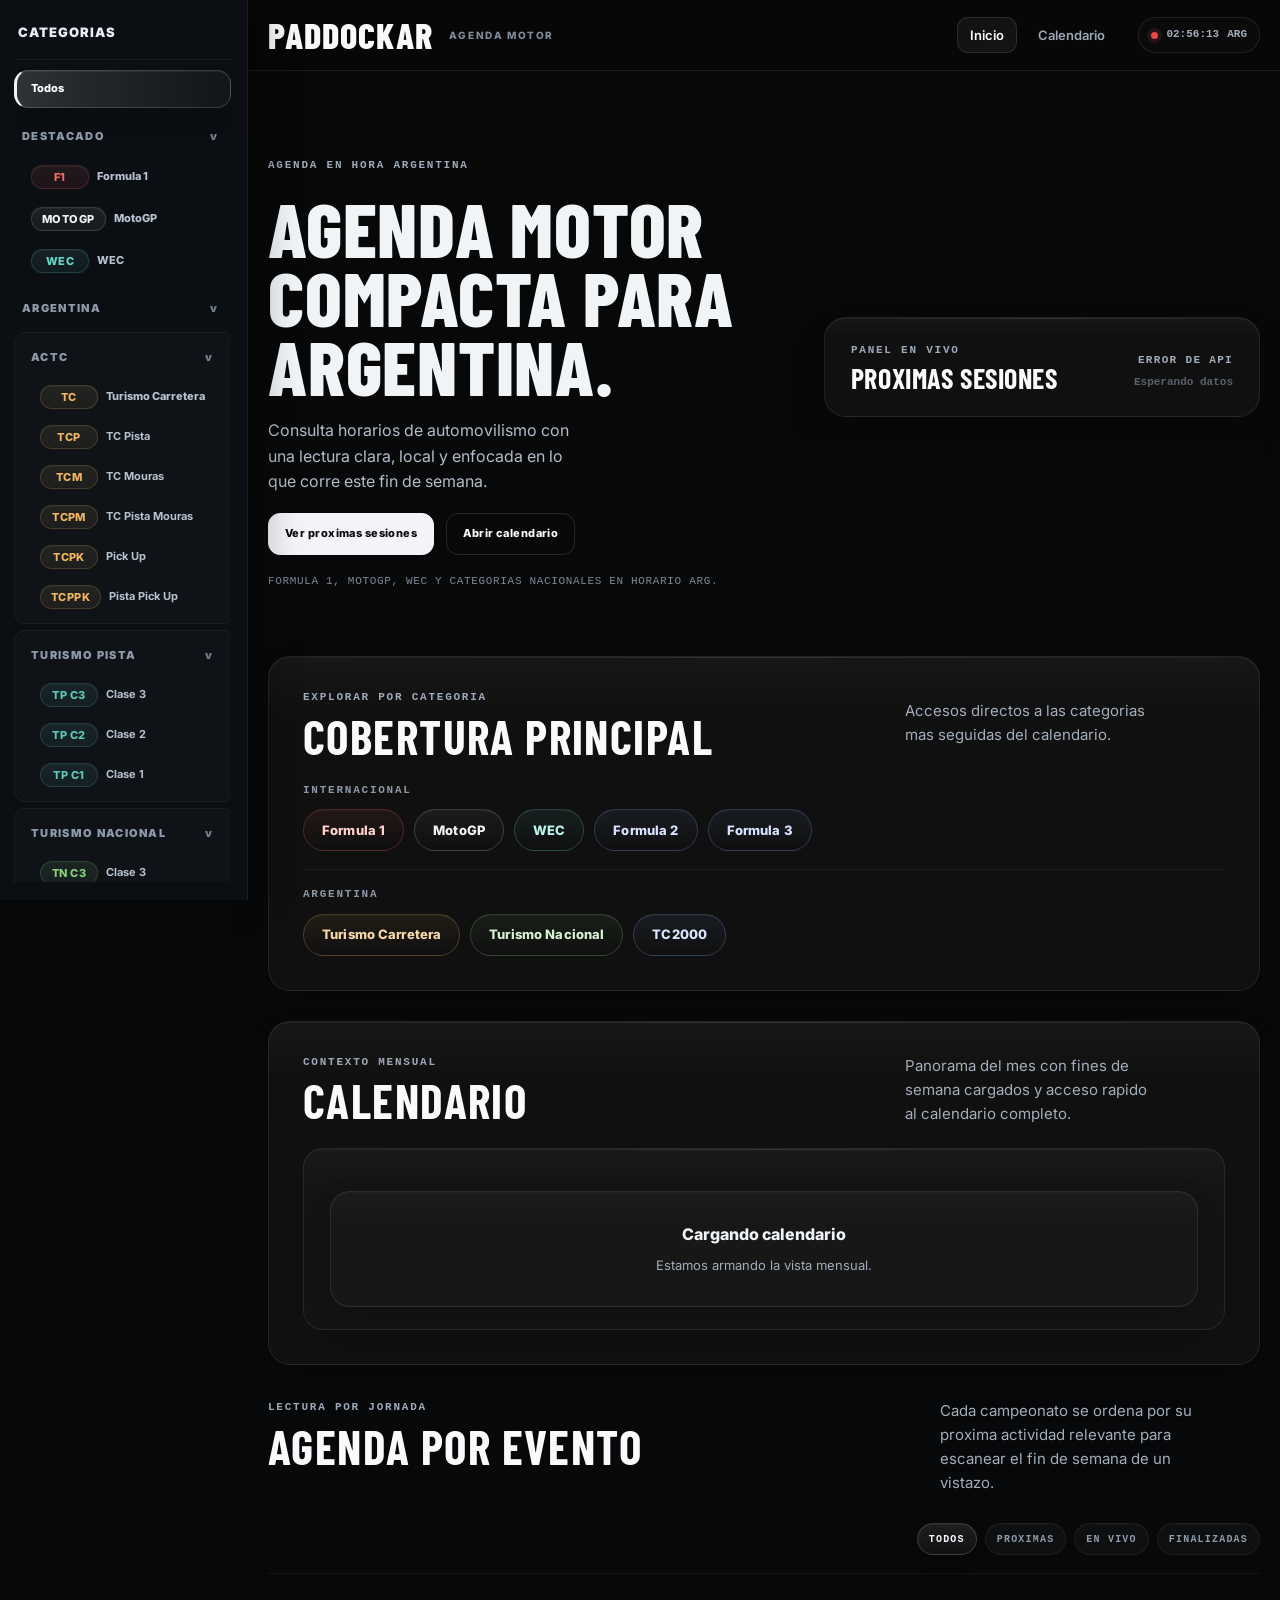
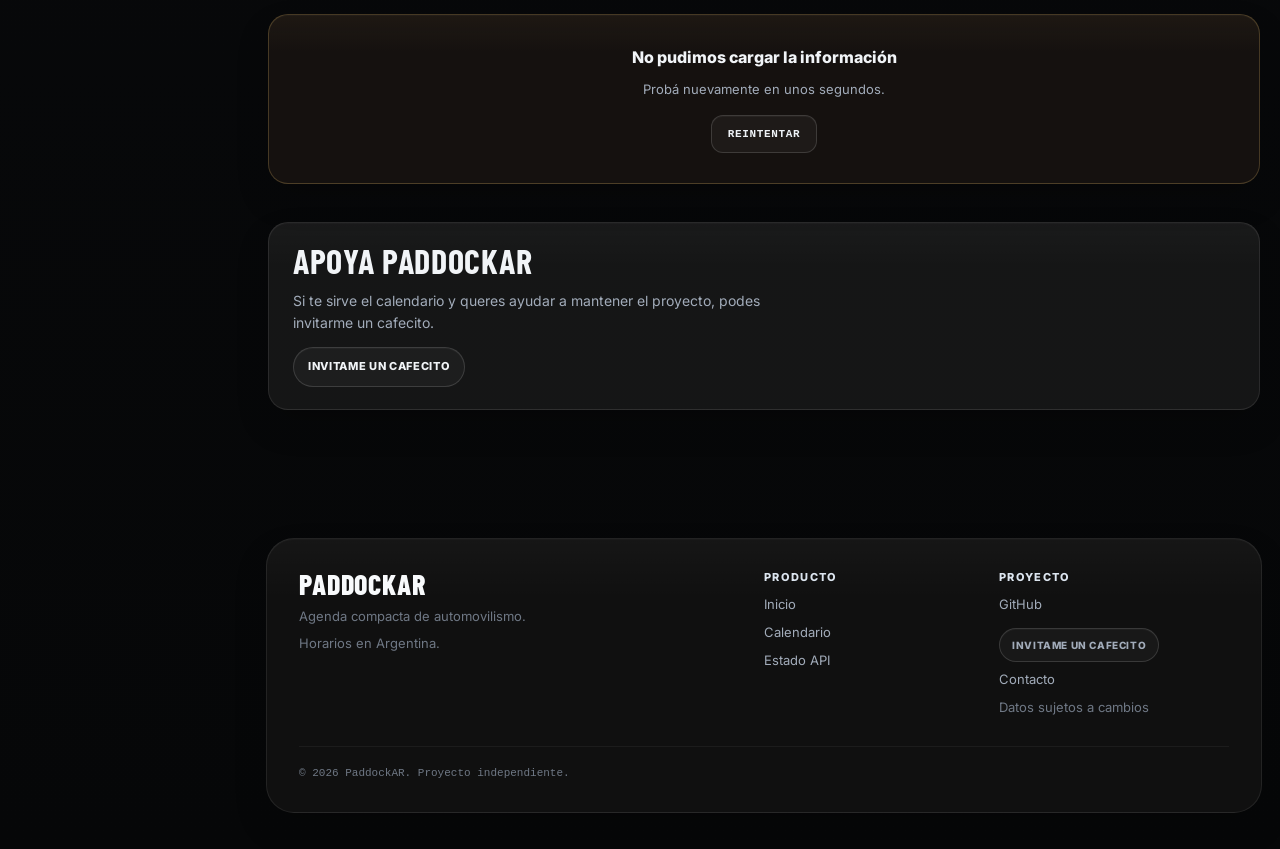
==== frontend/index.html @ 15b1db69 "Refine home layout and add Cafecito support" ====
<!DOCTYPE html>
<html lang="es">
<head>
  <meta charset="UTF-8" />
  <meta name="viewport" content="width=device-width, initial-scale=1.0" />
  <title>PaddockAR | Agenda motor</title>
  <meta name="description" content="Agenda compacta de automovilismo con horarios, carreras y actividad del fin de semana en Argentina." />
  <meta name="theme-color" content="#0B0F14" />
  <meta property="og:title" content="PaddockAR | Agenda motor" />
  <meta property="og:description" content="Agenda compacta de automovilismo con horarios, carreras y actividad del fin de semana en Argentina." />
  <meta property="og:type" content="website" />
  <meta property="og:url" content="https://paddockar.com.ar/" />
  <link rel="canonical" href="https://paddockar.com.ar/" />
  <link rel="icon" href="assets/img/brand/favicon.svg" type="image/svg+xml" />
  <link rel="stylesheet" href="assets/css/base.css?v=20260504" />
  <link rel="stylesheet" href="assets/css/components/topbar.css?v=20260501" />
  <link rel="stylesheet" href="assets/css/components/layout.css?v=20260504" />
  <link rel="stylesheet" href="assets/css/components/summary.css?v=20260501" />
  <link rel="stylesheet" href="assets/css/components/filters.css?v=20260501" />
  <link rel="stylesheet" href="assets/css/components/badges.css?v=20260504" />
  <link rel="stylesheet" href="assets/css/components/status.css?v=20260504" />
  <link rel="stylesheet" href="assets/css/index.css?v=20260504" />
</head>
<body class="page-shell-1180 home-with-sidebar home-redline">
  <aside id="sideNav" class="side-nav sidebar" aria-label="Categorias">
    <div class="side-nav-head">
      <div class="side-nav-title">Categorias</div>
      <button class="side-nav-close mono" type="button" data-sidebar-close aria-label="Cerrar menu">x</button>
    </div>
    <div class="side-nav-scroll">
      <button class="side-nav-item mono active" type="button" data-side-category="all" title="Todas las categorias">
        <span class="side-nav-item-label">Todos</span>
        <span class="side-nav-indicator" data-side-indicator></span>
      </button>
      <div class="side-nav-section">
        <button class="side-nav-section-toggle mono" type="button" aria-expanded="true">
          <span>DESTACADO</span>
          <span class="side-nav-chevron">v</span>
        </button>
        <div class="side-nav-section-body">
          <button class="side-nav-item mono side-nav-item--primary" type="button" data-side-category="F1" title="Formula 1">
            <span class="side-nav-item-label"><span class="category-badge category-badge--compact category-badge--active" data-category-code="f1"><span class="category-badge__text">F1</span></span><span class="side-nav-item-name">Formula 1</span></span>
            <span class="side-nav-indicator" data-side-indicator></span>
          </button>
          <button class="side-nav-item mono side-nav-item--primary" type="button" data-side-category="MotoGP" title="MotoGP">
            <span class="side-nav-item-label"><span class="category-badge category-badge--compact category-badge--active" data-category-code="motogp"><span class="category-badge__text">MotoGP</span></span><span class="side-nav-item-name">MotoGP</span></span>
            <span class="side-nav-indicator" data-side-indicator></span>
          </button>
          <button class="side-nav-item mono side-nav-item--primary" type="button" data-side-category="WEC" title="World Endurance Championship">
            <span class="side-nav-item-label"><span class="category-badge category-badge--compact category-badge--active" data-category-code="wec"><span class="category-badge__text">WEC</span></span><span class="side-nav-item-name">WEC</span></span>
            <span class="side-nav-indicator" data-side-indicator></span>
          </button>
        </div>
      </div>
      <div class="side-nav-section">
        <button class="side-nav-section-toggle mono" type="button" aria-expanded="true">
          <span>ARGENTINA</span>
          <span class="side-nav-chevron">v</span>
        </button>
        <div class="side-nav-section-body">
          <div class="side-nav-section side-nav-subsection">
            <button class="side-nav-section-toggle mono side-nav-subsection-toggle" type="button" aria-expanded="true">
              <span>ACTC</span>
              <span class="side-nav-chevron">v</span>
            </button>
            <div class="side-nav-section-body side-nav-subsection-body">
              <button class="side-nav-item mono side-nav-item--primary" type="button" data-side-category="TC" title="Turismo Carretera">
                <span class="side-nav-item-label"><span class="category-badge category-badge--compact category-badge--active" data-category-code="tc"><span class="category-badge__text">TC</span></span><span class="side-nav-item-name">Turismo Carretera</span></span>
                <span class="side-nav-indicator" data-side-indicator></span>
              </button>
              <button class="side-nav-item mono" type="button" data-side-category="TCP" title="TC Pista">
                <span class="side-nav-item-label"><span class="category-badge category-badge--compact" data-category-code="tcp"><span class="category-badge__text">TCP</span></span><span class="side-nav-item-name">TC Pista</span></span>
                <span class="side-nav-indicator" data-side-indicator></span>
              </button>
              <button class="side-nav-item mono" type="button" data-side-category="TCM" title="TC Mouras">
                <span class="side-nav-item-label"><span class="category-badge category-badge--compact" data-category-code="tcm"><span class="category-badge__text">TCM</span></span><span class="side-nav-item-name">TC Mouras</span></span>
                <span class="side-nav-indicator" data-side-indicator></span>
              </button>
              <button class="side-nav-item mono" type="button" data-side-category="TCPM" title="TC Pista Mouras">
                <span class="side-nav-item-label"><span class="category-badge category-badge--compact" data-category-code="tcpm"><span class="category-badge__text">TCPM</span></span><span class="side-nav-item-name">TC Pista Mouras</span></span>
                <span class="side-nav-indicator" data-side-indicator></span>
              </button>
              <button class="side-nav-item mono" type="button" data-side-category="TCPK" title="TC Pick Up">
                <span class="side-nav-item-label"><span class="category-badge category-badge--compact" data-category-code="tcpk"><span class="category-badge__text">TCPK</span></span><span class="side-nav-item-name">Pick Up</span></span>
                <span class="side-nav-indicator" data-side-indicator></span>
              </button>
              <button class="side-nav-item mono" type="button" data-side-category="TCPPK" title="TC Pista Pick Up">
                <span class="side-nav-item-label"><span class="category-badge category-badge--compact" data-category-code="tcppk"><span class="category-badge__text">TCPPK</span></span><span class="side-nav-item-name">Pista Pick Up</span></span>
                <span class="side-nav-indicator" data-side-indicator></span>
              </button>
            </div>
          </div>
          <div class="side-nav-section side-nav-subsection">
            <button class="side-nav-section-toggle mono side-nav-subsection-toggle" type="button" aria-expanded="true">
              <span>TURISMO PISTA</span>
              <span class="side-nav-chevron">v</span>
            </button>
            <div class="side-nav-section-body side-nav-subsection-body">
              <button class="side-nav-item mono" type="button" data-side-category="TP C3" title="Turismo Pista Clase 3">
                <span class="side-nav-item-label"><span class="category-badge category-badge--compact" data-category-code="tpc3"><span class="category-badge__text">TP C3</span></span><span class="side-nav-item-name">Clase 3</span></span>
                <span class="side-nav-indicator" data-side-indicator></span>
              </button>
              <button class="side-nav-item mono" type="button" data-side-category="TP C2" title="Turismo Pista Clase 2">
                <span class="side-nav-item-label"><span class="category-badge category-badge--compact" data-category-code="tpc2"><span class="category-badge__text">TP C2</span></span><span class="side-nav-item-name">Clase 2</span></span>
                <span class="side-nav-indicator" data-side-indicator></span>
              </button>
              <button class="side-nav-item mono" type="button" data-side-category="TP C1" title="Turismo Pista Clase 1">
                <span class="side-nav-item-label"><span class="category-badge category-badge--compact" data-category-code="tpc1"><span class="category-badge__text">TP C1</span></span><span class="side-nav-item-name">Clase 1</span></span>
                <span class="side-nav-indicator" data-side-indicator></span>
              </button>
            </div>
          </div>
          <div class="side-nav-section side-nav-subsection">
            <button class="side-nav-section-toggle mono side-nav-subsection-toggle" type="button" aria-expanded="true">
              <span>TURISMO NACIONAL</span>
              <span class="side-nav-chevron">v</span>
            </button>
            <div class="side-nav-section-body side-nav-subsection-body">
              <button class="side-nav-item mono" type="button" data-side-category="TN C3" title="Turismo Nacional Clase 3">
                <span class="side-nav-item-label"><span class="category-badge category-badge--compact" data-category-code="tnc3"><span class="category-badge__text">TN C3</span></span><span class="side-nav-item-name">Clase 3</span></span>
                <span class="side-nav-indicator" data-side-indicator></span>
              </button>
              <button class="side-nav-item mono" type="button" data-side-category="TN C2" title="Turismo Nacional Clase 2">
                <span class="side-nav-item-label"><span class="category-badge category-badge--compact" data-category-code="tnc2"><span class="category-badge__text">TN C2</span></span><span class="side-nav-item-name">Clase 2</span></span>
                <span class="side-nav-indicator" data-side-indicator></span>
              </button>
            </div>
          </div>
          <button class="side-nav-item mono" type="button" data-side-category="TC2000" title="TC2000">
            <span class="side-nav-item-label"><span class="category-badge category-badge--compact category-badge--active" data-category-code="tc2000"><span class="category-badge__text">TC2000</span></span><span class="side-nav-item-name">TC2000</span></span>
            <span class="side-nav-indicator" data-side-indicator></span>
          </button>
          <button class="side-nav-item mono" type="button" data-side-category="TR" title="Top Race">
            <span class="side-nav-item-label"><span class="category-badge category-badge--compact category-badge--active" data-category-code="tr"><span class="category-badge__text">TR</span></span><span class="side-nav-item-name">Top Race</span></span>
            <span class="side-nav-indicator" data-side-indicator></span>
          </button>
          <button class="side-nav-item mono" type="button" data-side-category="T4000" title="Turismo 4000 Argentino">
            <span class="side-nav-item-label"><span class="category-badge category-badge--compact" data-category-code="t4000"><span class="category-badge__text">T4000</span></span><span class="side-nav-item-name">Turismo 4000</span></span>
            <span class="side-nav-indicator" data-side-indicator></span>
          </button>
          <button class="side-nav-item mono" type="button" data-side-category="BORA" title="Copa Bora">
            <span class="side-nav-item-label"><span class="category-badge category-badge--compact" data-category-code="bora"><span class="category-badge__text">BORA</span></span><span class="side-nav-item-name">Copa Bora</span></span>
            <span class="side-nav-indicator" data-side-indicator></span>
          </button>
        </div>
      </div>
      <div class="side-nav-section">
        <button class="side-nav-section-toggle mono" type="button" aria-expanded="true">
          <span>INTERNACIONAL</span>
          <span class="side-nav-chevron">v</span>
        </button>
        <div class="side-nav-section-body">
          <button class="side-nav-item mono side-nav-item--primary" type="button" data-side-category="F2" title="Formula 2">
            <span class="side-nav-item-label"><span class="category-badge category-badge--compact category-badge--active" data-category-code="f2"><span class="category-badge__text">F2</span></span><span class="side-nav-item-name">Formula 2</span></span>
            <span class="side-nav-indicator" data-side-indicator></span>
          </button>
          <button class="side-nav-item mono" type="button" data-side-category="F3" title="Formula 3">
            <span class="side-nav-item-label"><span class="category-badge category-badge--compact category-badge--active" data-category-code="f3"><span class="category-badge__text">F3</span></span><span class="side-nav-item-name">Formula 3</span></span>
            <span class="side-nav-indicator" data-side-indicator></span>
          </button>
        </div>
      </div>
    </div>
  </aside>
  <div id="sideNavBackdrop" class="side-nav-backdrop overlay" data-sidebar-close></div>
  <nav class="topbar">
    <div class="topbar-inner">
      <button id="sideNavToggle" class="side-nav-toggle mono" type="button" aria-controls="sideNav" aria-expanded="false" aria-label="Abrir categorias">
        <span class="hamburger-lines" aria-hidden="true"></span>
      </button>
      <div class="brand">
        <a class="logo-link" href="index.html" aria-label="Ir a inicio">
          <div class="logo">PADDOCK<span>AR</span></div>
        </a>
        <div class="tagline">agenda motor</div>
      </div>
      <div class="nav-links mono" aria-label="Navegacion">
        <a class="active" href="index.html">Inicio</a>
        <a href="calendar.html">Calendario</a>
      </div>
      <div class="clock mono">
        <span class="pulse"></span>
        <span id="clock">--:--:--</span>
        <span>ARG</span>
      </div>
    </div>
  </nav>

  <main>
    <section class="home-hero">
      <div class="hero-copy">
        <div class="hero-kicker mono">Agenda en hora argentina</div>
        <h1>Agenda motor compacta para Argentina.</h1>
        <p class="subtitle hero-subtitle">Consulta horarios de automovilismo con una lectura clara, local y enfocada en lo que corre este fin de semana.</p>
        <div class="hero-actions">
          <a class="hero-button hero-button--primary" href="#sessionList">Ver proximas sesiones</a>
          <a class="hero-button hero-button--ghost" href="calendar.html">Abrir calendario</a>
        </div>
        <div class="hero-note mono">Formula 1, MotoGP, WEC y categorias nacionales en horario ARG.</div>
      </div>

      <div class="hero-stack">
        <section class="summary">
          <div>
            <div class="summary-eyebrow mono">Panel en vivo</div>
            <div class="summary-title">Proximas sesiones</div>
          </div>
          <div class="summary-status mono">
            <div id="apiState" class="api-state">Conectando API</div>
            <div id="lastUpdated" class="last-updated" aria-live="polite">Esperando datos</div>
          </div>
        </section>

        <section id="raceSpotlight" class="race-spotlight" aria-live="polite"></section>
        <section id="nextRaces" class="next-races" aria-live="polite"></section>
      </div>
    </section>

    <section class="home-categories home-panel" aria-label="Explorar categorias">
      <div class="section-heading">
        <div>
          <div class="section-kicker mono">Explorar por categoria</div>
          <h2 class="section-display">Cobertura principal</h2>
        </div>
        <p class="section-caption">Accesos directos a las categorias mas seguidas del calendario.</p>
      </div>
      <div class="category-pill-groups">
        <div class="category-pill-group">
          <div class="category-pill-group-label mono">Internacional</div>
          <div class="category-pills">
            <a class="category-pill category-pill--f1 category-pill--active" href="category.html?cat=f1">Formula 1</a>
            <a class="category-pill category-pill--motogp" href="category.html?cat=motogp">MotoGP</a>
            <a class="category-pill category-pill--wec" href="category.html?cat=wec">WEC</a>
            <a class="category-pill category-pill--f2" href="category.html?cat=f2">Formula 2</a>
            <a class="category-pill category-pill--f3" href="category.html?cat=f3">Formula 3</a>
          </div>
        </div>
        <div class="category-pill-group">
          <div class="category-pill-group-label mono">Argentina</div>
          <div class="category-pills">
            <a class="category-pill category-pill--tc" href="category.html?cat=tc">Turismo Carretera</a>
            <a class="category-pill category-pill--tn" href="category.html?cat=tn-c3">Turismo Nacional</a>
            <a class="category-pill category-pill--tc2000" href="category.html?cat=tc2000">TC2000</a>
          </div>
        </div>
      </div>
    </section>

    <section class="month-context home-panel" aria-label="Calendario del mes">
      <div class="section-heading">
        <div>
          <div class="section-kicker mono">Contexto mensual</div>
          <h2 class="section-display">Calendario</h2>
        </div>
        <p class="section-caption">Panorama del mes con fines de semana cargados y acceso rapido al calendario completo.</p>
      </div>
      <section id="monthCalendar" class="month-calendar" aria-live="polite"></section>
    </section>

    <section class="data-stage home-panel">
      <div class="data-stage-head">
        <div>
          <div class="section-kicker mono">Lectura por jornada</div>
          <h2 class="section-display">Cronograma del fin de semana</h2>
        </div>
        <p class="section-caption">Vista compacta por dia, evento y estado de sesion.</p>
      </div>

      <section class="filters" aria-label="Filtros">
        <div class="filter-group" id="categoryFilters">
          <button class="filter-button mono active" type="button" data-category="all">Todos</button>
          <button class="filter-button mono" type="button" data-category="F1">F1</button>
          <button class="filter-button mono" type="button" data-category="MotoGP">MotoGP</button>
          <button class="filter-button mono" type="button" data-category="F2">F2</button>
          <button class="filter-button mono" type="button" data-category="F3">F3</button>
          <button class="filter-button mono" type="button" data-category="WEC">WEC</button>
          <button class="filter-button mono" type="button" data-category="TC">TC</button>
          <button class="filter-button mono" type="button" data-category="TN">TN</button>
          <button class="filter-button mono" type="button" data-category="TN C2">TN C2</button>
          <button class="filter-button mono" type="button" data-category="TN C3">TN C3</button>
        </div>
        <div class="filter-group" id="statusFilters">
          <button class="filter-button mono active" type="button" data-status="all">Todos</button>
          <button class="filter-button mono" type="button" data-status="upcoming">Proximas</button>
          <button class="filter-button mono" type="button" data-status="live">En vivo</button>
          <button class="filter-button mono" type="button" data-status="finished">Finalizadas</button>
        </div>
      </section>

      <section id="sessionList" class="board" aria-live="polite"></section>
    </section>

    <section class="support-card" aria-label="Apoyo al proyecto">
      <div class="support-card__title">Apoya PaddockAR</div>
      <p class="support-card__text">Si te sirve el calendario y queres ayudar a mantener el proyecto, podes invitarme un cafecito.</p>
      <a class="support-card__button" href="https://cafecito.app/paddockar" target="_blank" rel="noopener noreferrer">Invitame un cafecito</a>
    </section>
  </main>

  <footer class="site-footer">
    <div class="site-footer__inner">
      <div class="site-footer__grid">
        <section class="site-footer__column">
          <div class="site-footer__brand">PaddockAR</div>
          <p class="site-footer__text">Agenda compacta de automovilismo.</p>
          <p class="site-footer__text">Horarios en Argentina.</p>
        </section>
        <section class="site-footer__column">
          <div class="site-footer__title">Producto</div>
          <nav class="site-footer__links" aria-label="Producto">
            <a href="index.html">Inicio</a>
            <a href="calendar.html">Calendario</a>
            <a href="https://paddockar.onrender.com/api/health" target="_blank" rel="noreferrer" data-api-health-link>Estado API</a>
          </nav>
        </section>
        <section class="site-footer__column">
          <div class="site-footer__title">Proyecto</div>
          <nav class="site-footer__links" aria-label="Proyecto">
            <a href="https://github.com/SantiagoLares/PaddockAR" target="_blank" rel="noreferrer">GitHub</a>
            <a class="footer-support-link" href="https://cafecito.app/paddockar" target="_blank" rel="noopener noreferrer">Invitame un cafecito</a>
            <a href="#">Contacto</a>
            <span>Datos sujetos a cambios</span>
          </nav>
        </section>
      </div>
      <div class="site-footer__bottom mono">
        &copy; 2026 PaddockAR. Proyecto independiente.
      </div>
    </div>
  </footer>

  <script src="assets/vendor/dayjs/dayjs.min.js"></script>
  <script src="assets/vendor/dayjs/plugin-utc.js"></script>
  <script src="assets/vendor/dayjs/plugin-timezone.js"></script>
  <script src="assets/vendor/dayjs/plugin-relativeTime.js"></script>
  <script src="assets/vendor/dayjs/plugin-localizedFormat.js"></script>
  <script src="assets/vendor/dayjs/locale-es.js"></script>
  <script src="assets/vendor/lucide/lucide.min.js"></script>
  <script src="assets/js/common.js?v=20260506"></script>
  <script src="assets/js/api.js?v=20260501"></script>
  <script src="assets/js/dom.js?v=20260504"></script>
  <script src="assets/js/index.js?v=20260504"></script>
</body>
</html>
---- frontend/assets/css/base.css ----
@import url("https://fonts.googleapis.com/css2?family=Barlow+Condensed:wght@600;700;800&family=Inter:wght@400;500;600;700;800;900&display=swap");

:root {
  --font-ui: "Inter", "Segoe UI", Arial, sans-serif;
  --font-display: "Barlow Condensed", "Arial Narrow", sans-serif;
  --font-mono: "Roboto Mono", Consolas, "SFMono-Regular", monospace;
  --bg: #070809;
  --bg-soft: #0b0d10;
  --surface: #121315;
  --surface-soft: #17191c;
  --surface-warm: #171412;
  --surface-elevated: #191c20;
  --panel: rgba(18, 18, 18, 0.94);
  --panel-soft: rgba(24, 24, 24, 0.88);
  --line: rgba(255, 255, 255, 0.09);
  --line-soft: rgba(255, 255, 255, 0.05);
  --line-strong: rgba(255, 255, 255, 0.14);
  --text: #f1f4f7;
  --muted: #a2acba;
  --faint: #6f7885;
  --accent: #d9dde3;
  --warning: #c6a15b;
  --warning-soft: rgba(198, 161, 91, 0.14);
  --red: #e5484d;
  --green: #30a46c;
  --grey: #7c8798;
  --f1: #e10600;
  --motogp: #d9e1ea;
  --f2: #1488cc;
  --f3: #1488cc;
  --wec: #31d7e2;
  --tc: #4db8ff;
  --tcp: #4db8ff;
  --tcm: #4db8ff;
  --tcpm: #4db8ff;
  --tcpu: #4db8ff;
  --tcppu: #4db8ff;
  --tc2000: #2f8cff;
  --tr: #7c3aed;
  --t4000: #a855f7;
  --bora: #facc15;
  --tp: #27d3c3;
  --tp-c3: #27d3c3;
  --tp-c2: #27d3c3;
  --tp-c1: #27d3c3;
  --tn-c2: #30a46c;
  --tn: #30a46c;
  --radius-xs: 10px;
  --radius-sm: 14px;
  --radius-md: 20px;
  --radius-lg: 28px;
  --shadow-soft: 0 20px 44px rgba(0, 0, 0, 0.22);
  --shadow-subtle: inset 0 1px 0 rgba(255, 255, 255, 0.025), 0 16px 32px rgba(0, 0, 0, 0.18);
  --transition-fast: 180ms ease;
  --transition-base: 220ms ease;
  --page-gutter: 20px;
  --section-space: 36px;
  --panel-surface:
    linear-gradient(180deg, rgba(255, 255, 255, 0.025), transparent 22%),
    var(--panel);
  --panel-surface-soft:
    linear-gradient(180deg, rgba(255, 255, 255, 0.02), transparent 24%),
    var(--panel-soft);
}

* {
  box-sizing: border-box;
}

body {
  margin: 0;
  min-height: 100vh;
  background:
    radial-gradient(circle at 50% -8%, rgba(255, 255, 255, 0.05), transparent 22%),
    linear-gradient(180deg, #070708 0%, #090a0b 18%, var(--bg) 56%, #050607 100%);
  color: var(--text);
  font-family: var(--font-ui);
  font-size: 15px;
  line-height: 1.6;
  font-feature-settings: "liga" 1, "kern" 1;
  text-rendering: optimizeLegibility;
}

.premium-page {
  background:
    radial-gradient(circle at 50% -10%, rgba(255, 255, 255, 0.045), transparent 24%),
    linear-gradient(180deg, #060707 0%, #090a0b 24%, #050607 100%);
}

.mono {
  font-family: var(--font-mono);
  font-variant-numeric: tabular-nums;
}

h1 {
  margin: 0;
  font-family: var(--font-display);
  font-size: clamp(34px, 5vw, 64px);
  font-weight: 800;
  letter-spacing: 0.02em;
  line-height: 0.92;
  text-transform: uppercase;
}

h2,
h3,
h4 {
  margin: 0;
  color: var(--text);
  font-family: var(--font-display);
  font-weight: 700;
  letter-spacing: 0.015em;
  line-height: 0.96;
  text-transform: uppercase;
}

p {
  margin: 0;
}

a,
button {
  font-family: inherit;
  transition:
    background var(--transition-base),
    border-color var(--transition-base),
    color var(--transition-base),
    box-shadow var(--transition-base),
    transform var(--transition-base),
    opacity var(--transition-fast);
}

.empty,
.error,
.loading {
  margin-top: 18px;
  padding: 30px 24px;
  border: 1px solid var(--line);
  border-radius: var(--radius-md);
  background: var(--panel-surface);
  box-shadow: var(--shadow-subtle);
  color: var(--muted);
  text-align: center;
}

.race-spotlight-card,
.next-race-item,
.day-block,
.event-card {
  transition:
    background var(--transition-base),
    border-color var(--transition-base),
    box-shadow var(--transition-base),
    transform var(--transition-base);
}

.empty {
  background: var(--panel-surface-soft);
}

.error {
  border-color: rgba(198, 161, 91, 0.28);
  background: linear-gradient(180deg, rgba(198, 161, 91, 0.05), transparent 22%), rgba(23, 19, 16, 0.94);
  color: #ebddbf;
}

.loading {
  border-color: rgba(255, 255, 255, 0.1);
  background: var(--panel-surface);
}

.state-title {
  color: var(--text);
  font-family: var(--font-ui);
  font-size: 16px;
  font-weight: 800;
}

.state-description {
  margin-top: 8px;
  color: var(--muted);
  font-size: 13px;
}

.state-action {
  margin-top: 16px;
}

.retry-button {
  min-height: 38px;
  padding: 0 16px;
  border: 1px solid rgba(255, 255, 255, 0.14);
  border-radius: 12px;
  background: rgba(255, 255, 255, 0.04);
  color: #eef2f6;
  cursor: pointer;
  font-size: 11px;
  font-weight: 800;
  letter-spacing: 0.06em;
  text-transform: uppercase;
  box-shadow: inset 0 1px 0 rgba(255, 255, 255, 0.04);
}

.retry-button:hover {
  background: rgba(255, 255, 255, 0.07);
  border-color: rgba(255, 255, 255, 0.22);
}

.retry-button:disabled {
  opacity: 0.72;
  cursor: wait;
}

.skeleton-stack {
  display: grid;
  gap: 18px;
}

.skeleton-card {
  display: grid;
  gap: 14px;
  padding: 22px;
  border: 1px solid var(--line);
  border-radius: var(--radius-md);
  background: var(--panel-surface);
  box-shadow: var(--shadow-subtle);
  overflow: hidden;
}

.skeleton-card-lg {
  padding: 20px;
}

.skeleton-card-head {
  display: flex;
  align-items: center;
  justify-content: space-between;
  gap: 14px;
}

.skeleton {
  position: relative;
  overflow: hidden;
  background: #181b20;
}

.skeleton::after {
  position: absolute;
  inset: 0;
  background: linear-gradient(90deg, transparent, rgba(255, 255, 255, 0.08), transparent);
  animation: skeleton-shimmer 1.45s ease-in-out infinite;
  content: "";
  transform: translateX(-100%);
}

.skeleton-line {
  display: block;
  width: var(--skeleton-width, 100%);
  max-width: 100%;
  height: 14px;
  border-radius: 999px;
}

.skeleton-line-sm {
  height: 10px;
}

.skeleton-line-xl {
  height: 24px;
}

.skeleton-row {
  display: grid;
  grid-template-columns: var(--skeleton-columns, 72px 1fr 110px);
  gap: 12px;
  align-items: center;
  min-height: 50px;
  padding-top: 14px;
  border-top: 1px solid var(--line-soft);
}

.skeleton-filter-row {
  display: flex;
  flex-wrap: wrap;
  gap: 8px;
  padding: 14px 0;
  border-bottom: 1px solid var(--line);
}

.skeleton-filter-row .skeleton-line {
  height: 28px;
}

.skeleton-info-grid {
  display: grid;
  grid-template-columns: repeat(4, 1fr);
  gap: 12px;
  padding-top: 12px;
  border-top: 1px solid var(--line-soft);
}

@keyframes skeleton-shimmer {
  100% {
    transform: translateX(100%);
  }
}

[hidden] {
  display: none !important;
}

.winner-line {
  display: inline-flex;
  align-items: center;
  gap: 7px;
  width: fit-content;
  max-width: 100%;
  min-height: 24px;
  padding: 0 9px;
  border: 1px solid rgba(255, 255, 255, 0.12);
  border-radius: 999px;
  background: rgba(255, 255, 255, 0.035);
  color: #edf2f6;
  font-size: 12px;
  font-weight: 700;
  line-height: 1;
}

.winner-icon {
  width: 14px;
  height: 14px;
  color: #ffd26f;
  flex: 0 0 auto;
}

.winner-label {
  color: #cfd7e1;
  font-size: 9px;
  font-weight: 800;
  letter-spacing: 0.08em;
  text-transform: uppercase;
}

.winner-name {
  overflow: hidden;
  min-width: 0;
  text-overflow: ellipsis;
  white-space: nowrap;
}

.support-card {
  display: grid;
  gap: 12px;
  margin-top: 30px;
  padding: 22px 24px;
  border: 1px solid var(--line);
  border-radius: var(--radius-md);
  background: var(--panel-surface-soft);
  box-shadow: var(--shadow-subtle);
}

.support-card__title {
  color: var(--text);
  font-family: var(--font-display);
  font-size: clamp(24px, 3vw, 34px);
  font-weight: 700;
  letter-spacing: 0.02em;
  line-height: 0.95;
  text-transform: uppercase;
}

.support-card__text {
  max-width: 58ch;
  color: var(--muted);
  font-size: 14px;
  line-height: 1.6;
}

.support-card__button,
.footer-support-link {
  display: inline-flex;
  align-items: center;
  justify-content: center;
  min-height: 40px;
  width: fit-content;
  padding: 0 14px;
  border: 1px solid var(--line-strong);
  border-radius: 999px;
  background: rgba(255, 255, 255, 0.035);
  color: var(--text);
  font-size: 11px;
  font-weight: 800;
  letter-spacing: 0.06em;
  text-decoration: none;
  text-transform: uppercase;
  box-shadow: inset 0 1px 0 rgba(255, 255, 255, 0.03);
}

.support-card__button:hover,
.footer-support-link:hover {
  border-color: rgba(255, 255, 255, 0.22);
  background: rgba(255, 255, 255, 0.06);
  color: #ffffff;
}

.footer-support-link {
  margin-top: 6px;
  min-height: 34px;
  padding-inline: 12px;
  font-size: 10px;
}

.ui-inline-icon {
  width: 1em;
  height: 1em;
  flex: 0 0 auto;
  vertical-align: middle;
}

.ui-icon-label {
  display: inline-flex;
  align-items: center;
  gap: 6px;
  min-width: 0;
}

.ui-meta-row {
  display: inline-flex;
  align-items: center;
  flex-wrap: wrap;
  gap: 10px;
  min-width: 0;
}

.ui-icon-label .ui-inline-icon {
  color: #c9d1db;
}

.ui-icon-label span:last-child {
  min-width: 0;
}

.status-icon {
  width: 12px;
  height: 12px;
  color: currentColor;
}

@media (max-width: 720px) {
  .support-card {
    padding: 18px 16px;
  }

  .support-card__button,
  .footer-support-link {
    width: 100%;
  }

  .skeleton-card-head,
  .skeleton-row {
    grid-template-columns: 1fr !important;
    align-items: start;
  }

  .skeleton-card-head {
    display: grid;
  }

  .skeleton-info-grid {
    grid-template-columns: 1fr;
  }
}
---- frontend/assets/css/components/topbar.css ----
.topbar {
  position: sticky;
  top: 0;
  z-index: 20;
  border-bottom: 1px solid rgba(255, 255, 255, 0.08);
  background: rgba(8, 8, 8, 0.9);
  backdrop-filter: blur(18px);
  box-shadow: none;
}

.topbar-inner {
  display: flex;
  align-items: center;
  justify-content: space-between;
  gap: 20px;
  min-height: 70px;
  padding: 16px var(--page-gutter);
}

.brand {
  display: flex;
  align-items: center;
  gap: 16px;
  min-width: 0;
}

.logo {
  color: #f8fafc;
  font-family: var(--font-display);
  font-size: 36px;
  font-weight: 800;
  line-height: 1;
  letter-spacing: 0.03em;
  text-transform: uppercase;
}

.logo span {
  color: #f8fafc;
}

.logo-link {
  color: inherit;
  display: inline-flex;
  align-items: center;
  text-decoration: none;
}

.logo-link:hover .logo {
  color: #ffffff;
}

.tagline,
.admin-label {
  font-family: var(--font-ui);
  color: #8e99a8;
  font-size: 10px;
  font-weight: 800;
  letter-spacing: 0.16em;
  opacity: 0.9;
  text-transform: uppercase;
}

.nav-links {
  display: flex;
  align-items: center;
  gap: 8px;
  margin-left: auto;
}

.nav-links a {
  font-family: var(--font-ui);
  height: 36px;
  padding: 0 12px;
  border: 1px solid transparent;
  border-radius: 11px;
  color: #9ca8b7;
  display: inline-flex;
  align-items: center;
  text-decoration: none;
  font-size: 13px;
  font-weight: 600;
  letter-spacing: 0;
  text-transform: none;
}

.nav-links a:hover,
.nav-links a.active {
  border-color: rgba(255, 255, 255, 0.1);
  background: rgba(255, 255, 255, 0.05);
  color: #f8fafc;
  box-shadow: none;
}

.back-link,
.logout-button {
  height: 36px;
  padding: 0 14px;
  border: 1px solid var(--line);
  border-radius: 11px;
  background: rgba(255, 255, 255, 0.02);
  color: var(--muted);
  display: inline-flex;
  align-items: center;
  text-decoration: none;
  font-size: 11px;
  font-weight: 800;
  text-transform: uppercase;
  cursor: pointer;
}

.back-link:hover,
.logout-button:hover {
  border-color: var(--line-strong);
  background: rgba(255, 255, 255, 0.04);
  color: #f8fafc;
}

.clock {
  font-family: var(--font-mono);
  display: flex;
  align-items: center;
  gap: 8px;
  min-height: 36px;
  padding: 0 12px;
  border: 1px solid rgba(255, 255, 255, 0.09);
  border-radius: 999px;
  background: rgba(255, 255, 255, 0.015);
  color: var(--muted);
  font-size: 11px;
  font-weight: 800;
  white-space: nowrap;
}

.pulse {
  width: 7px;
  height: 7px;
  border-radius: 50%;
  background: var(--red);
  box-shadow: 0 0 0 4px rgba(229, 72, 77, 0.12);
}
---- frontend/assets/css/components/layout.css ----
main {
  padding: 34px var(--page-gutter) 72px;
}

.site-footer {
  margin: 56px auto 36px;
  padding: 30px 32px;
  border: 1px solid rgba(255, 255, 255, 0.08);
  border-radius: var(--radius-lg);
  background: var(--panel-surface);
  box-shadow: var(--shadow-subtle);
}

.site-footer__inner {
  color: var(--faint);
  font-size: 13px;
}

.site-footer__grid {
  display: grid;
  grid-template-columns: minmax(220px, 1.5fr) minmax(150px, 0.7fr) minmax(180px, 0.8fr);
  gap: 34px;
}

.site-footer__column {
  display: grid;
  align-content: start;
  gap: 8px;
}

.site-footer__brand {
  color: #f8fafc;
  font-family: var(--font-display);
  font-size: 28px;
  font-weight: 800;
  letter-spacing: 0.03em;
  line-height: 1.1;
  text-transform: uppercase;
}

.site-footer__title {
  color: #dce5ef;
  font-size: 11px;
  font-weight: 800;
  letter-spacing: 0.12em;
  text-transform: uppercase;
}

.site-footer__text {
  max-width: 320px;
  margin: 0;
  color: var(--faint);
  line-height: 1.45;
}

.site-footer__links {
  display: grid;
  gap: 7px;
}

.site-footer__links a,
.site-footer__links span {
  color: var(--muted);
  text-decoration: none;
  width: fit-content;
  transition: color var(--transition-base);
}

.site-footer__links a:hover {
  color: #ffffff;
}

.site-footer__links span {
  color: var(--faint);
}

.site-footer__bottom {
  margin-top: 28px;
  padding-top: 18px;
  border-top: 1px solid var(--line-soft);
  color: var(--faint);
  font-size: 11px;
}

.page-shell-940 .topbar-inner,
.page-shell-940 main {
  width: min(940px, 100%);
  margin: 0 auto;
}

.page-shell-860 .topbar-inner,
.page-shell-860 main {
  width: min(860px, 100%);
  margin: 0 auto;
}

.page-shell-1180 .topbar-inner,
.page-shell-1180 main {
  width: min(1180px, 100%);
  margin: 0 auto;
}

.page-shell-940 .site-footer {
  width: min(calc(940px - 36px), calc(100% - 36px));
}

.page-shell-860 .site-footer {
  width: min(calc(860px - 36px), calc(100% - 36px));
}

.page-shell-1180 .site-footer {
  width: min(calc(1180px - 36px), calc(100% - 36px));
}

@media (min-width: 900px) {
  .home-with-sidebar .site-footer {
    margin-left: auto;
    margin-right: auto;
  }
}

@media (max-width: 720px) {
  main {
    padding-top: 24px;
    padding-bottom: 52px;
  }

  .site-footer {
    padding: 24px 20px;
  }

  .site-footer__grid {
    grid-template-columns: 1fr;
    gap: 20px;
  }
}
---- frontend/assets/css/components/summary.css ----
.summary {
  display: grid;
  grid-template-columns: 1fr auto;
  gap: 22px;
  align-items: end;
  padding: 32px 34px;
  border: 1px solid var(--line);
  border-radius: var(--radius-md);
  background: var(--panel-surface);
  box-shadow: var(--shadow-subtle);
}

.subtitle {
  margin-top: 12px;
  color: var(--muted);
  font-size: 15px;
  line-height: 1.65;
  max-width: 52ch;
}

.api-state,
.state {
  color: var(--faint);
  font-size: 11px;
  font-weight: 800;
  letter-spacing: 0.12em;
  text-align: right;
  text-transform: uppercase;
}

.section-title {
  margin: 0;
  color: #f8fafc;
  font-size: 11px;
  font-weight: 900;
  letter-spacing: 0.16em;
  text-transform: uppercase;
}
---- frontend/assets/css/components/filters.css ----
.filters {
  display: grid;
  gap: 12px;
  padding: 14px 0 18px;
  border-bottom: 1px solid var(--line);
}

.filter-group {
  display: flex;
  flex-wrap: wrap;
  gap: 8px;
}

.filter-button {
  height: 36px;
  padding: 0 14px;
  border: 1px solid var(--line);
  border-radius: 999px;
  background: rgba(255, 255, 255, 0.02);
  color: var(--muted);
  cursor: pointer;
  font-size: 11px;
  font-weight: 800;
  letter-spacing: 0.08em;
  text-transform: uppercase;
  box-shadow: inset 0 1px 0 rgba(255, 255, 255, 0.02);
}

.filter-button:hover,
.filter-button.active {
  border-color: rgba(255, 255, 255, 0.14);
  background: rgba(255, 255, 255, 0.07);
  color: #f8fafc;
}
---- frontend/assets/css/components/badges.css ----
.category-badge {
  font-family: var(--font-ui);
  --category-badge-border: var(--line-strong);
  --category-badge-text: #eef4fb;
  display: inline-flex;
  align-items: center;
  justify-content: center;
  min-width: 52px;
  min-height: 30px;
  padding: 0 12px;
  border: 1px solid var(--category-badge-border);
  border-radius: 999px;
  background: rgba(255, 255, 255, 0.018);
  color: var(--category-badge-text);
  font-size: 11px;
  font-weight: 800;
  letter-spacing: 0.04em;
  line-height: 1;
  text-align: center;
  text-transform: uppercase;
  white-space: nowrap;
  box-shadow: inset 0 1px 0 rgba(255, 255, 255, 0.025);
}

.category-badge--compact {
  min-width: 46px;
  min-height: 24px;
  padding-inline: 10px;
  font-size: 11px;
}

.category-badge--large {
  min-width: 72px;
  min-height: 40px;
  padding-inline: 16px;
  font-size: 14px;
}

.category-badge--active {
  background: rgba(255, 255, 255, 0.05);
  box-shadow:
    inset 0 1px 0 rgba(255, 255, 255, 0.04),
    0 0 0 1px rgba(255, 255, 255, 0.04);
}

.category-badge__text {
  display: block;
  overflow: hidden;
  text-overflow: ellipsis;
  white-space: nowrap;
}

.category-badge-link {
  color: inherit;
  cursor: pointer;
  text-decoration: none;
}

.category-badge-link:hover {
  border-color: rgba(255, 255, 255, 0.18);
  background: #121922;
}

.sidebar .category-badge {
  min-width: 58px;
}

.category-badge[data-category-code="f1"] {
  --category-badge-border: var(--f1);
  --category-badge-text: #ff6b65;
}

.category-badge[data-category-code="f2"],
.category-badge[data-category-code="f3"] {
  --category-badge-border: var(--f2);
  --category-badge-text: #70c2ff;
}

.category-badge[data-category-code="motogp"] {
  --category-badge-border: var(--motogp);
  --category-badge-text: #eef2f7;
}

.category-badge[data-category-code="wec"] {
  --category-badge-border: var(--wec);
  --category-badge-text: #58ecf4;
}

.category-badge[data-category-code="tc"],
.category-badge[data-category-code="tcp"],
.category-badge[data-category-code="tcm"],
.category-badge[data-category-code="tcpm"],
.category-badge[data-category-code="tcpk"],
.category-badge[data-category-code="tcppk"] {
  --category-badge-border: var(--tc);
  --category-badge-text: #72c7ff;
}

.category-badge[data-category-code="tc2000"] {
  --category-badge-border: var(--tc2000);
  --category-badge-text: #7bb6ff;
}

.category-badge[data-category-code="tr"] {
  --category-badge-border: var(--tr);
  --category-badge-text: #c7a3ff;
}

.category-badge[data-category-code="t4000"],
.category-badge[data-category-code="bora"] {
  --category-badge-border: #9b8765;
  --category-badge-text: #dbc6a3;
}

.category-badge[data-category-code="tp"],
.category-badge[data-category-code="tpc1"],
.category-badge[data-category-code="tpc2"],
.category-badge[data-category-code="tpc3"] {
  --category-badge-border: var(--tp);
  --category-badge-text: #62e9db;
}

.category-badge[data-category-code="tn"],
.category-badge[data-category-code="tnc2"],
.category-badge[data-category-code="tnc3"] {
  --category-badge-border: var(--tn);
  --category-badge-text: #6fdda0;
}
---- frontend/assets/css/components/status.css ----
.status {
  font-family: var(--font-ui);
  display: inline-flex;
  align-items: center;
  justify-content: center;
  gap: 6px;
  min-width: 102px;
  height: 26px;
  padding: 0 10px;
  border: 1px solid transparent;
  border-radius: var(--radius-sm);
  background: #151922;
  color: var(--muted);
  font-size: 10px;
  font-weight: 800;
  letter-spacing: 0.08em;
  box-shadow: inset 0 1px 0 rgba(255, 255, 255, 0.025);
  text-transform: uppercase;
  white-space: nowrap;
}

.status.scheduled {
  border-color: rgba(77, 184, 255, 0.3);
  background: rgba(77, 184, 255, 0.12);
  color: #d6ecff;
}

.status.live {
  color: #ffe5e7;
  border-color: rgba(229, 72, 77, 0.42);
  background: rgba(229, 72, 77, 0.22);
}

.status.finished {
  color: #c6ceda;
  border-color: rgba(114, 124, 138, 0.28);
  background: rgba(88, 96, 108, 0.16);
}

.status.cancelled {
  color: #949daa;
  border-color: rgba(92, 100, 114, 0.24);
  background: #11151b;
}

.live-dot {
  width: 6px;
  height: 6px;
  border-radius: 50%;
  background: var(--red);
  box-shadow: 0 0 0 4px rgba(229, 72, 77, 0.12);
  animation: pulse 1.2s ease-in-out infinite;
}

@keyframes pulse {
  0% {
    opacity: 0.3;
    transform: scale(1);
  }

  50% {
    opacity: 1;
    transform: scale(1.3);
  }

  100% {
    opacity: 0.3;
    transform: scale(1);
  }
}
---- frontend/assets/css/index.css ----
.home-redline {
  --home-panel-border: rgba(255, 255, 255, 0.08);
  --home-panel-border-strong: rgba(255, 255, 255, 0.12);
  --home-panel-surface:
    linear-gradient(180deg, rgba(255, 255, 255, 0.028), transparent 18%),
    rgba(18, 18, 18, 0.92);
  --home-panel-surface-soft:
    linear-gradient(180deg, rgba(255, 255, 255, 0.024), transparent 22%),
    rgba(21, 21, 21, 0.86);
  --home-panel-shadow:
    inset 0 1px 0 rgba(255, 255, 255, 0.03),
    0 22px 38px rgba(0, 0, 0, 0.16);
  background:
    linear-gradient(180deg, #070707 0%, #08090b 36%, #060708 100%);
}

.home-redline.page-shell-1180 .topbar-inner,
.home-redline.page-shell-1180 main {
  width: min(1280px, 100%);
}

.home-redline h1 {
  font-family: var(--font-display);
  font-size: clamp(52px, 6vw, 84px);
  font-weight: 800;
  letter-spacing: 0.01em;
  line-height: 0.9;
  text-transform: uppercase;
  text-wrap: balance;
}

.filters {
  grid-template-columns: 1fr auto;
}

.home-with-sidebar #categoryFilters {
  display: none;
}

.home-with-sidebar .filters {
  grid-template-columns: 1fr;
}

.home-with-sidebar {
  background-color: #0b0f14;
}

body.sidebar-lock {
  overflow: hidden;
}

.side-nav {
  position: fixed;
  inset: 0 auto 0 0;
  z-index: 30;
  display: flex;
  flex-direction: column;
  width: 248px;
  padding: 18px 14px;
  border-right: 1px solid rgba(255, 255, 255, 0.08);
  background: #0b0f14;
  box-shadow: 18px 0 34px rgba(0, 0, 0, 0.24);
  overflow: hidden;
  overscroll-behavior: contain;
}

.side-nav-scroll {
  flex: 1 1 auto;
  min-height: 0;
  padding-right: 2px;
  padding-bottom: 22px;
  overflow-y: scroll;
  overscroll-behavior: contain;
  scrollbar-width: thin;
  scrollbar-color: rgba(255, 255, 255, 0.18) rgba(255, 255, 255, 0.04);
}

.side-nav-scroll::-webkit-scrollbar {
  width: 10px;
}

.side-nav-scroll::-webkit-scrollbar-track {
  background: rgba(255, 255, 255, 0.03);
}

.side-nav-scroll::-webkit-scrollbar-thumb {
  border: 2px solid rgba(11, 15, 20, 0.9);
  border-radius: 999px;
  background: linear-gradient(180deg, rgba(255, 255, 255, 0.26), rgba(255, 255, 255, 0.12));
}

.side-nav-scroll::-webkit-scrollbar-thumb:hover {
  background: linear-gradient(180deg, rgba(255, 255, 255, 0.34), rgba(255, 255, 255, 0.16));
}

.side-nav-head {
  display: flex;
  align-items: center;
  justify-content: space-between;
  min-height: 42px;
  margin-bottom: 10px;
  padding: 0 4px 12px;
  border-bottom: 1px solid rgba(255, 255, 255, 0.06);
}

.side-nav-title {
  font-family: var(--font-ui);
  color: #e8edf3;
  font-size: 13px;
  font-weight: 900;
  letter-spacing: 0.08em;
  text-transform: uppercase;
}

.side-nav-close {
  display: none;
  width: 34px;
  height: 34px;
  border: 1px solid rgba(255, 255, 255, 0.12);
  border-radius: var(--radius-sm);
  background: rgba(255, 255, 255, 0.02);
  color: var(--muted);
  cursor: pointer;
  font-size: 18px;
}

.side-nav-close:hover {
  border-color: rgba(255, 255, 255, 0.2);
  background: rgba(255, 255, 255, 0.06);
  color: #f5f7fa;
}

.side-nav-section {
  margin-top: 12px;
}

.side-nav-subsection {
  margin-top: 2px;
  padding: 8px;
  border: 1px solid rgba(255, 255, 255, 0.045);
  border-radius: 12px;
  background: rgba(255, 255, 255, 0.018);
}

.side-nav-subsection-toggle {
  min-height: 32px;
  padding-inline: 6px;
  color: #a8b7c8;
  font-family: var(--font-ui);
  font-size: 10px;
  letter-spacing: 0.14em;
}

.side-nav-subsection-body {
  margin-top: 6px;
  padding-left: 4px;
  max-height: 1200px;
}

.side-nav-subsection .side-nav-item {
  min-height: 36px;
  padding-left: 10px;
}

.side-nav-section-toggle,
.side-nav-item,
.side-nav-toggle {
  font: inherit;
}

.side-nav-section-toggle {
  font-family: var(--font-ui);
  display: flex;
  align-items: center;
  justify-content: space-between;
  width: 100%;
  min-height: 34px;
  padding: 0 8px;
  border: 0;
  border-radius: var(--radius-sm);
  background: transparent;
  color: #8d99a8;
  cursor: pointer;
  font-size: 11px;
  font-weight: 900;
  letter-spacing: 0.12em;
  text-align: left;
}

.side-nav-section-toggle:hover {
  background: rgba(255, 255, 255, 0.05);
  color: #f2f5f8;
  box-shadow: inset 0 1px 0 rgba(255, 255, 255, 0.025);
}

.side-nav-chevron {
  display: inline-flex;
  align-items: center;
  justify-content: center;
  width: 18px;
  height: 18px;
  color: #6f7e90;
  font-size: 11px;
  font-weight: 900;
  transform: rotate(0deg);
  transform-origin: center;
  transition:
    color var(--transition-base),
    transform var(--transition-base);
}

.side-nav-section-toggle:hover .side-nav-chevron {
  color: #f2f5f8;
}

.side-nav-section.is-collapsed .side-nav-chevron {
  transform: rotate(-90deg);
}

.side-nav-section-body {
  display: grid;
  gap: 4px;
  margin-top: 4px;
  max-height: 2200px;
  opacity: 1;
  overflow: hidden;
  transform: translateY(0);
  transition:
    max-height 260ms ease,
    margin-top 260ms ease,
    opacity 180ms ease,
    transform 260ms ease;
}

.side-nav-section.is-collapsed .side-nav-section-body {
  margin-top: 0;
  max-height: 0;
  opacity: 0;
  transform: translateY(-4px);
}

.side-nav-item {
  font-family: var(--font-ui);
  position: relative;
  display: flex;
  align-items: center;
  justify-content: space-between;
  gap: 10px;
  width: 100%;
  min-height: 38px;
  padding: 0 10px 0 14px;
  border: 1px solid transparent;
  border-left: 3px solid transparent;
  border-radius: var(--radius-sm);
  background: transparent;
  color: #b7c1cf;
  cursor: pointer;
  font-size: 11px;
  font-weight: 800;
  letter-spacing: 0.01em;
  text-align: left;
  transition:
    background 200ms ease,
    border-color 200ms ease,
    box-shadow 200ms ease,
    color 200ms ease,
    transform 200ms ease;
}

.side-nav-item-label {
  display: inline-flex;
  align-items: center;
  gap: 8px;
  min-width: 0;
  flex: 1 1 auto;
  overflow: hidden;
}

.side-nav-item-name {
  font-family: var(--font-ui);
  overflow: hidden;
  min-width: 0;
  color: inherit;
  font-size: 11px;
  font-weight: 700;
  letter-spacing: 0;
  text-overflow: ellipsis;
  text-transform: none;
  white-space: nowrap;
}

.side-nav-item--primary .side-nav-item-name {
  font-weight: 800;
  text-transform: none;
}

.side-nav-item-label .category-badge {
  flex: 0 0 auto;
}

.side-nav-indicator {
  font-family: var(--font-mono);
  display: inline-flex;
  align-items: center;
  justify-content: center;
  min-width: 0;
  color: #ffced1;
  font-size: 10px;
  font-weight: 900;
  line-height: 1;
}

.side-nav-indicator.has-live::before {
  width: 7px;
  height: 7px;
  border-radius: 50%;
  background: var(--red);
  box-shadow: 0 0 0 4px rgba(229, 72, 77, 0.12);
  content: "";
}

.side-nav-indicator.has-count {
  min-width: 20px;
  height: 18px;
  padding: 0 6px;
  border: 1px solid rgba(229, 72, 77, 0.26);
  border-radius: 999px;
  background: rgba(229, 72, 77, 0.12);
}

.side-nav-indicator.has-count::before {
  margin-right: 5px;
}

.side-nav-item:hover {
  border-color: rgba(255, 255, 255, 0.14);
  border-left-color: rgba(255, 255, 255, 0.54);
  background:
    linear-gradient(90deg, rgba(255, 255, 255, 0.08), rgba(255, 255, 255, 0.025) 58%, transparent),
    rgba(255, 255, 255, 0.015);
  color: #f2f4f7;
  box-shadow:
    inset 0 1px 0 rgba(255, 255, 255, 0.032),
    0 8px 18px rgba(0, 0, 0, 0.1);
}

.side-nav-item.active {
  border-color: rgba(255, 255, 255, 0.16);
  border-left-color: #f1f4f7;
  background:
    linear-gradient(90deg, rgba(255, 255, 255, 0.12), rgba(255, 255, 255, 0.035) 62%, transparent),
    rgba(255, 255, 255, 0.03);
  color: #ffffff;
  box-shadow:
    inset 0 1px 0 rgba(255, 255, 255, 0.055),
    0 10px 22px rgba(0, 0, 0, 0.16);
}

.side-nav-toggle,
.side-nav-backdrop {
  display: none;
}

@media (min-width: 900px) {
  .home-with-sidebar {
    padding-left: 248px;
  }

  .home-with-sidebar #statusFilters {
    justify-content: flex-end;
  }
}

@media (max-width: 899px) {
  .side-nav {
    width: min(260px, calc(100vw - 42px));
    box-shadow: 24px 0 46px rgba(0, 0, 0, 0.36);
    transform: translateX(-105%);
    transition: transform 260ms ease-out;
    will-change: transform;
  }

  .side-nav.is-open,
  .side-nav.sidebar--open {
    transform: translateX(0);
  }

  .side-nav-close {
    display: inline-flex;
    align-items: center;
    justify-content: center;
  }

  .side-nav-toggle {
    display: inline-flex;
    align-items: center;
    justify-content: center;
    gap: 8px;
    flex: 0 0 auto;
    width: 40px;
    height: 40px;
    padding: 0;
    border: 1px solid rgba(255, 255, 255, 0.12);
    border-radius: var(--radius-sm);
    background: rgba(255, 255, 255, 0.025);
    color: #f1f4f7;
    cursor: pointer;
    font-size: 11px;
    font-weight: 900;
    letter-spacing: 0.04em;
    text-transform: uppercase;
    box-shadow: inset 0 1px 0 rgba(255, 255, 255, 0.035);
  }

  .side-nav-toggle:hover {
    background: rgba(255, 255, 255, 0.06);
    border-color: rgba(255, 255, 255, 0.2);
  }

  .side-nav-backdrop {
    display: block;
    position: fixed;
    inset: 0;
    z-index: 29;
    background: rgba(2, 6, 10, 0.58);
    opacity: 0;
    pointer-events: none;
    transition: opacity 240ms ease-out;
  }

  .side-nav-backdrop.is-open,
  .side-nav-backdrop.overlay--visible {
    display: block;
    opacity: 1;
    pointer-events: auto;
  }
}

.side-nav-toggle:hover {
  background: rgba(255, 255, 255, 0.06);
  border-color: rgba(255, 255, 255, 0.2);
}

.home-hero {
  display: grid;
  grid-template-columns: minmax(0, 1.08fr) minmax(360px, 0.92fr);
  gap: 44px;
  align-items: center;
  padding: 52px 0 36px;
}

.hero-copy {
  display: grid;
  align-content: center;
  gap: 18px;
  min-height: 0;
  padding: 0;
  border: 0;
  background: transparent;
  box-shadow: none;
}

.hero-kicker,
.section-kicker,
.summary-eyebrow {
  color: #9eaaba;
  font-size: 11px;
  font-weight: 800;
  letter-spacing: 0.16em;
  text-transform: uppercase;
}

.hero-subtitle {
  max-width: 31ch;
  margin-top: 0;
  color: #b3bcc8;
  font-size: 16px;
  line-height: 1.6;
}

.hero-actions {
  display: flex;
  flex-wrap: wrap;
  gap: 12px;
}

.hero-button {
  display: inline-flex;
  align-items: center;
  justify-content: center;
  min-height: 42px;
  padding: 0 16px;
  border: 1px solid rgba(255, 255, 255, 0.12);
  border-radius: 12px;
  color: #f8fafc;
  font-size: 11px;
  font-weight: 800;
  letter-spacing: 0.04em;
  text-decoration: none;
  box-shadow: inset 0 1px 0 rgba(255, 255, 255, 0.02);
}

.hero-button--primary {
  background: #f2f4f7;
  border-color: #f2f4f7;
  color: #0c0d10;
  box-shadow: none;
}

.hero-button--primary:hover {
  background: #ffffff;
  border-color: #ffffff;
  transform: translateY(-1px);
}

.hero-button--ghost {
  background: transparent;
}

.hero-button--ghost:hover {
  border-color: rgba(255, 255, 255, 0.24);
  background: rgba(255, 255, 255, 0.04);
}

.hero-note {
  color: #7f8896;
  font-size: 11px;
  letter-spacing: 0.06em;
  text-transform: uppercase;
}

.home-redline .category-badge {
  --category-badge-border: rgba(255, 255, 255, 0.14);
  --category-badge-text: #edf1f5;
  background: rgba(255, 255, 255, 0.02);
}

.home-redline .category-badge--active {
  background: rgba(255, 255, 255, 0.055);
  box-shadow:
    inset 0 1px 0 rgba(255, 255, 255, 0.04),
    0 0 0 1px rgba(255, 255, 255, 0.03);
}

.home-redline .status.scheduled {
  border-color: rgba(255, 255, 255, 0.12);
  background: rgba(255, 255, 255, 0.035);
  color: #edf1f5;
}

.home-redline .status.finished {
  border-color: rgba(255, 255, 255, 0.12);
  background: rgba(255, 255, 255, 0.03);
  color: #cbd2db;
}

.home-redline [data-category-code] {
  --category-accent: #c7cdd6;
  --category-accent-soft: rgba(199, 205, 214, 0.12);
  --category-accent-wash: rgba(199, 205, 214, 0.07);
  --category-chip-bg: rgba(255, 255, 255, 0.03);
}

.home-redline [data-category-code="f1"] {
  --category-accent: #ff6a5a;
  --category-accent-soft: rgba(255, 106, 90, 0.18);
  --category-accent-wash: rgba(255, 106, 90, 0.08);
  --category-chip-bg: rgba(255, 106, 90, 0.07);
}

.home-redline [data-category-code="f2"] {
  --category-accent: #80a8ff;
  --category-accent-soft: rgba(128, 168, 255, 0.18);
  --category-accent-wash: rgba(128, 168, 255, 0.08);
  --category-chip-bg: rgba(128, 168, 255, 0.07);
}

.home-redline [data-category-code="f3"] {
  --category-accent: #a88cff;
  --category-accent-soft: rgba(168, 140, 255, 0.18);
  --category-accent-wash: rgba(168, 140, 255, 0.08);
  --category-chip-bg: rgba(168, 140, 255, 0.07);
}

.home-redline [data-category-code="motogp"] {
  --category-accent: #f1f4f7;
  --category-accent-soft: rgba(241, 244, 247, 0.14);
  --category-accent-wash: rgba(241, 244, 247, 0.05);
  --category-chip-bg: rgba(255, 255, 255, 0.05);
}

.home-redline [data-category-code="wec"] {
  --category-accent: #67d7ca;
  --category-accent-soft: rgba(103, 215, 202, 0.18);
  --category-accent-wash: rgba(103, 215, 202, 0.08);
  --category-chip-bg: rgba(103, 215, 202, 0.07);
}

.home-redline [data-category-code="tc"],
.home-redline [data-category-code="tcp"],
.home-redline [data-category-code="tcm"],
.home-redline [data-category-code="tcpm"],
.home-redline [data-category-code="tcpk"],
.home-redline [data-category-code="tcppk"],
.home-redline [data-category-code="tc2000"] {
  --category-accent: #f0b561;
  --category-accent-soft: rgba(240, 181, 97, 0.18);
  --category-accent-wash: rgba(240, 181, 97, 0.08);
  --category-chip-bg: rgba(240, 181, 97, 0.07);
}

.home-redline [data-category-code="tr"],
.home-redline [data-category-code="t4000"],
.home-redline [data-category-code="bora"] {
  --category-accent: #cfb38a;
  --category-accent-soft: rgba(207, 179, 138, 0.18);
  --category-accent-wash: rgba(207, 179, 138, 0.08);
  --category-chip-bg: rgba(207, 179, 138, 0.07);
}

.home-redline [data-category-code="tp"],
.home-redline [data-category-code="tpc1"],
.home-redline [data-category-code="tpc2"],
.home-redline [data-category-code="tpc3"] {
  --category-accent: #5ec5b8;
  --category-accent-soft: rgba(94, 197, 184, 0.18);
  --category-accent-wash: rgba(94, 197, 184, 0.08);
  --category-chip-bg: rgba(94, 197, 184, 0.07);
}

.home-redline [data-category-code="tn"],
.home-redline [data-category-code="tnc2"],
.home-redline [data-category-code="tnc3"] {
  --category-accent: #88cf7b;
  --category-accent-soft: rgba(136, 207, 123, 0.18);
  --category-accent-wash: rgba(136, 207, 123, 0.08);
  --category-chip-bg: rgba(136, 207, 123, 0.07);
}

.home-redline .category-badge[data-category-code] {
  border-color: var(--category-accent-soft);
  background: linear-gradient(180deg, rgba(255, 255, 255, 0.02), transparent), var(--category-chip-bg);
  color: var(--category-accent);
}

.home-redline .category-badge-link:hover {
  border-color: var(--category-accent-soft);
  background: linear-gradient(180deg, rgba(255, 255, 255, 0.03), transparent), var(--category-chip-bg);
}

.hero-stack {
  display: grid;
  gap: 14px;
  align-content: start;
}

.summary {
  position: relative;
  padding: 24px 26px;
  border: 1px solid var(--home-panel-border);
  border-radius: 22px;
  background: var(--home-panel-surface);
  box-shadow: var(--home-panel-shadow);
}

.summary-title {
  margin-top: 6px;
  color: #f8fafc;
  font-family: var(--font-display);
  font-size: 28px;
  font-weight: 700;
  letter-spacing: 0.02em;
  line-height: 0.94;
  text-transform: uppercase;
}

.race-spotlight {
  margin-top: 0;
  margin-bottom: 0;
}

.next-races {
  margin-top: 0;
}

.home-categories,
.month-context,
.data-stage {
  margin-top: 30px;
}

.home-panel {
  position: relative;
  padding: 32px 34px 34px;
  border: 1px solid var(--home-panel-border);
  border-radius: 22px;
  background: var(--home-panel-surface);
  box-shadow: var(--home-panel-shadow);
}

.home-panel::before,
.summary::before,
.next-races::before,
.race-spotlight-card::before,
.month-calendar::before {
  content: "";
  position: absolute;
  inset: 0 0 auto;
  height: 1px;
  background: linear-gradient(90deg, transparent, rgba(255, 255, 255, 0.09), transparent);
  pointer-events: none;
}

.section-heading,
.data-stage-head {
  display: grid;
  grid-template-columns: minmax(0, 1fr) minmax(220px, 320px);
  gap: 20px;
  align-items: start;
  margin-bottom: 22px;
}

.section-display {
  margin: 8px 0 0;
  color: #f8fafc;
  font-family: var(--font-display);
  font-size: clamp(34px, 3.7vw, 48px);
  font-weight: 700;
  letter-spacing: 0.03em;
  line-height: 0.9;
  text-transform: uppercase;
}

.section-caption {
  margin: 0;
  align-self: center;
  color: #a3aebb;
  font-size: 15px;
  line-height: 1.6;
}

.home-panel .section-caption {
  max-width: 28ch;
}

.category-pills {
  display: flex;
  flex-wrap: wrap;
  gap: 10px;
}

.category-pill-groups {
  display: grid;
  gap: 18px;
}

.category-pill-group {
  display: grid;
  gap: 10px;
  padding-top: 2px;
}

.category-pill-group + .category-pill-group {
  padding-top: 16px;
  border-top: 1px solid rgba(255, 255, 255, 0.06);
}

.category-pill-group-label {
  color: #8c97a6;
  font-size: 11px;
  font-weight: 800;
  letter-spacing: 0.16em;
  text-transform: uppercase;
}

.category-pill {
  display: inline-flex;
  align-items: center;
  min-height: 42px;
  padding: 0 18px;
  border: 1px solid rgba(255, 255, 255, 0.12);
  border-radius: 999px;
  background: rgba(255, 255, 255, 0.02);
  color: #edf2f7;
  font-size: 13px;
  font-weight: 800;
  letter-spacing: 0.01em;
  text-decoration: none;
  box-shadow: inset 0 1px 0 rgba(255, 255, 255, 0.025);
}

.category-pill:hover,
.category-pill--active {
  background: #f0f2f5;
  border-color: #f0f2f5;
  color: #0a0c0f;
}

.category-pill--f1 {
  border-color: rgba(255, 106, 90, 0.24);
  color: #ffd2cc;
  background: linear-gradient(180deg, rgba(255, 106, 90, 0.08), transparent);
}

.category-pill--motogp {
  border-color: rgba(241, 244, 247, 0.18);
  color: #f1f4f7;
  background: linear-gradient(180deg, rgba(255, 255, 255, 0.05), transparent);
}

.category-pill--wec {
  border-color: rgba(103, 215, 202, 0.24);
  color: #baf5ee;
  background: linear-gradient(180deg, rgba(103, 215, 202, 0.08), transparent);
}

.category-pill--f2,
.category-pill--f3 {
  border-color: rgba(128, 168, 255, 0.24);
  color: #d8e4ff;
  background: linear-gradient(180deg, rgba(128, 168, 255, 0.08), transparent);
}

.category-pill--tc {
  border-color: rgba(240, 181, 97, 0.24);
  color: #f6d7a8;
  background: linear-gradient(180deg, rgba(240, 181, 97, 0.08), transparent);
}

.category-pill--tn {
  border-color: rgba(136, 207, 123, 0.24);
  color: #d5f1cf;
  background: linear-gradient(180deg, rgba(136, 207, 123, 0.08), transparent);
}

.category-pill--tc2000 {
  border-color: rgba(123, 182, 255, 0.24);
  color: #dce8ff;
  background: linear-gradient(180deg, rgba(123, 182, 255, 0.08), transparent);
}

.home-redline .data-stage.home-panel {
  margin-top: 34px;
  padding: 0 0 8px;
  border: 0;
  border-radius: 0;
  background: transparent;
  box-shadow: none;
}

.home-redline .data-stage.home-panel::before {
  display: none;
}

.month-calendar {
  position: relative;
  padding: 24px 26px 22px;
  border: 1px solid var(--home-panel-border);
  border-radius: 20px;
  background: var(--home-panel-surface-soft);
  box-shadow: inset 0 1px 0 rgba(255, 255, 255, 0.02);
}

.month-calendar-shell {
  display: grid;
  gap: 18px;
}

.month-calendar-head {
  display: flex;
  align-items: center;
  justify-content: space-between;
  gap: 18px;
}

.month-calendar-title {
  color: #f8fafc;
  font-family: var(--font-display);
  font-size: 28px;
  font-weight: 800;
  letter-spacing: 0.03em;
  line-height: 0.94;
  text-transform: uppercase;
}

.month-calendar-actions {
  display: flex;
  align-items: center;
  gap: 8px;
}

.month-nav {
  width: 36px;
  height: 36px;
  border: 1px solid rgba(255, 255, 255, 0.12);
  border-radius: 999px;
  background: rgba(255, 255, 255, 0.02);
  color: #f3f6fa;
  cursor: pointer;
  font: inherit;
}

.month-nav:hover {
  border-color: rgba(255, 255, 255, 0.16);
  background: rgba(255, 255, 255, 0.04);
}

.month-link {
  color: #dce4ed;
  font-size: 12px;
  font-weight: 800;
  letter-spacing: 0.04em;
  text-transform: uppercase;
  text-decoration: none;
}

.month-link:hover {
  color: #ffffff;
}

.month-grid {
  display: grid;
  grid-template-columns: repeat(7, minmax(0, 1fr));
  gap: 14px 10px;
}

.month-weekday {
  color: #8f9aa8;
  font-family: var(--font-mono);
  font-size: 11px;
  font-weight: 800;
  letter-spacing: 0.06em;
  text-transform: uppercase;
  text-align: center;
}

.month-day {
  position: relative;
  display: grid;
  place-items: center;
  min-height: 48px;
  border: 0;
  border-radius: 12px;
  background: rgba(255, 255, 255, 0.01);
  color: #f3f6f9;
  font: inherit;
  cursor: default;
}

.month-day.is-muted {
  color: #565f6c;
}

.month-day.has-event {
  border: 1px solid rgba(255, 255, 255, 0.06);
  background: rgba(255, 255, 255, 0.05);
  font-weight: 800;
  box-shadow: inset 0 1px 0 rgba(255, 255, 255, 0.02);
}

.month-day.has-event::after {
  position: absolute;
  inset: auto 8px 4px;
  height: 1px;
  border-radius: 999px;
  background: rgba(255, 255, 255, 0.42);
  content: "";
}

.month-day.has-event[data-accent="f1"]::after {
  background: #ff6a5a;
}

.month-day.has-event[data-accent="motogp"]::after {
  background: #f1f4f7;
}

.month-day.has-event[data-accent="wec"]::after {
  background: #67d7ca;
}

.month-day.has-event[data-accent="tc"]::after,
.month-day.has-event[data-accent="tcp"]::after,
.month-day.has-event[data-accent="tcm"]::after,
.month-day.has-event[data-accent="tcpm"]::after,
.month-day.has-event[data-accent="tcpk"]::after,
.month-day.has-event[data-accent="tcppk"]::after,
.month-day.has-event[data-accent="tc2000"]::after {
  background: #f0b561;
}

.month-day.has-event[data-accent="tn"]::after,
.month-day.has-event[data-accent="tnc2"]::after,
.month-day.has-event[data-accent="tnc3"]::after {
  background: #88cf7b;
}

.month-day.has-event[data-accent="tp"]::after,
.month-day.has-event[data-accent="tpc1"]::after,
.month-day.has-event[data-accent="tpc2"]::after,
.month-day.has-event[data-accent="tpc3"]::after {
  background: #5ec5b8;
}

.month-day.has-event[data-accent="f2"]::after {
  background: #80a8ff;
}

.month-day.has-event[data-accent="f3"]::after,
.month-day.has-event[data-accent="tr"]::after,
.month-day.has-event[data-accent="t4000"]::after,
.month-day.has-event[data-accent="bora"]::after {
  background: #a88cff;
}

.month-day.is-selected {
  background: rgba(255, 255, 255, 0.08);
  box-shadow: inset 0 0 0 1px rgba(255, 255, 255, 0.12);
}

.month-day:disabled {
  cursor: default;
}

.month-summary {
  display: grid;
  gap: 10px;
  padding-top: 18px;
  border-top: 1px solid rgba(255, 255, 255, 0.08);
}

.month-summary-title {
  color: #dfe5ec;
  font-size: 12px;
  font-weight: 800;
}

.month-summary-line {
  color: #b4becb;
  font-size: 13px;
  line-height: 1.6;
}

.month-summary-line strong {
  color: #dfe5ec;
}

.filters {
  padding: 6px 0 18px;
  border-bottom: 1px solid rgba(255, 255, 255, 0.05);
}

.filter-group {
  gap: 8px;
}

.filter-button {
  height: 32px;
  padding: 0 11px;
  border: 1px solid rgba(255, 255, 255, 0.06);
  border-radius: 999px;
  background: rgba(255, 255, 255, 0.03);
  color: #8f9baa;
  font-size: 10px;
  letter-spacing: 0.12em;
  box-shadow: inset 0 1px 0 rgba(255, 255, 255, 0.02);
}

.filter-button:hover,
.filter-button.active {
  border-color: rgba(255, 255, 255, 0.14);
  background: linear-gradient(180deg, rgba(255, 255, 255, 0.09), rgba(255, 255, 255, 0.045));
  color: #f8fafc;
  box-shadow:
    inset 0 1px 0 rgba(255, 255, 255, 0.06),
    0 8px 16px rgba(0, 0, 0, 0.12);
}

.hamburger-lines,
.hamburger-lines::before,
.hamburger-lines::after {
  display: block;
  width: 14px;
  height: 2px;
  border-radius: 999px;
  background: currentColor;
}

.hamburger-lines {
  position: relative;
}

.hamburger-lines::before,
.hamburger-lines::after {
  position: absolute;
  left: 0;
  content: "";
}

.hamburger-lines::before {
  top: -5px;
}

.hamburger-lines::after {
  top: 5px;
}

.summary-status {
  font-family: var(--font-mono);
  display: grid;
  justify-items: end;
  gap: 4px;
  color: var(--faint);
  font-size: 11px;
  font-weight: 800;
  text-align: right;
}

.summary-status .api-state {
  color: var(--muted);
}

.last-updated {
  color: var(--faint);
  opacity: 0.78;
  white-space: nowrap;
}

.last-updated.is-error {
  color: #f1b7bb;
  opacity: 0.9;
}

.race-spotlight {
  margin-top: 0;
  margin-bottom: 0;
}

.race-spotlight-card {
  position: relative;
  display: block;
  border: 1px solid var(--home-panel-border);
  border-left: 4px solid rgba(124, 135, 152, 0.45);
  border-radius: 22px;
  background:
    radial-gradient(circle at top right, rgba(255, 255, 255, 0.06), transparent 34%),
    var(--home-panel-surface-soft);
  box-shadow:
    inset 0 1px 0 rgba(255, 255, 255, 0.02),
    0 18px 30px rgba(0, 0, 0, 0.14);
  color: inherit;
  text-decoration: none;
  overflow: hidden;
}

.race-spotlight-card:hover {
  border-color: rgba(255, 255, 255, 0.16);
  background: rgba(29, 29, 29, 0.96);
  transform: translateY(-1px);
}

.race-spotlight-head {
  display: flex;
  align-items: center;
  justify-content: space-between;
  gap: 12px;
  padding: 18px 20px 0;
}

.race-spotlight-label {
  color: #c4cfde;
  font-size: 10px;
  font-weight: 800;
  letter-spacing: 0.12em;
  opacity: 0.9;
  text-transform: uppercase;
}

.race-spotlight-main {
  display: grid;
  gap: 12px;
  padding: 14px 20px 22px;
}

.race-spotlight-meta {
  display: flex;
  align-items: center;
  gap: 10px;
  flex-wrap: wrap;
}

.race-spotlight-time {
  color: #c4cfde;
  font-size: 12px;
  font-weight: 800;
}

.race-spotlight-time .ui-icon-label {
  color: inherit;
}

.race-spotlight-event {
  color: #f8fafc;
  font-size: clamp(22px, 2.8vw, 28px);
  font-weight: 800;
  line-height: 1.1;
  text-wrap: balance;
}

.race-spotlight-session {
  color: #d7dee7;
  font-size: 14px;
  font-weight: 700;
}

.race-spotlight-circuit {
  color: #94a0af;
  font-size: 13px;
  line-height: 1.5;
}

.race-spotlight-timing {
  display: inline-flex;
  align-items: baseline;
  gap: 10px;
  width: fit-content;
  min-height: 36px;
  padding: 0 14px;
  border-radius: 999px;
  border: 1px solid rgba(255, 255, 255, 0.08);
  background: rgba(255, 255, 255, 0.035);
  color: #eef2f5;
  font-size: 12px;
  font-weight: 800;
  opacity: 0.96;
}

.race-spotlight-timing-label {
  color: #8f9baa;
  font-size: 10px;
  font-weight: 800;
  letter-spacing: 0.12em;
  text-transform: uppercase;
}

.race-spotlight-timing strong {
  color: #f8fafc;
  font-size: 12px;
  font-weight: 900;
}

.race-spotlight-card.is-live .race-spotlight-timing {
  color: #ffe3e5;
  border-color: rgba(229, 72, 77, 0.24);
  background: rgba(229, 72, 77, 0.1);
}

.race-spotlight-card.is-live {
  border-left-color: var(--red);
  background: rgba(23, 17, 18, 0.94);
}

.board {
  display: grid;
  gap: 18px;
  padding-top: 22px;
}

.event-group-list {
  display: grid;
  gap: 14px;
}

.event-group {
  border-top: 1px solid rgba(255, 255, 255, 0.07);
  padding-top: 14px;
}

.event-group:first-child {
  border-top: 0;
  padding-top: 0;
}

.event-group-head {
  display: grid;
  grid-template-columns: minmax(0, 1fr) auto;
  gap: 16px;
  align-items: start;
  cursor: pointer;
}

.event-group-main {
  display: grid;
  gap: 6px;
  min-width: 0;
}

.event-group-topline {
  display: flex;
  align-items: center;
  justify-content: space-between;
  gap: 12px;
  flex-wrap: wrap;
}

.event-group-category-link {
  display: inline-flex;
  align-items: center;
  text-decoration: none;
}

.event-group-link {
  color: #8f9baa;
  font-size: 10px;
  font-weight: 800;
  letter-spacing: 0.14em;
  text-decoration: none;
  text-transform: uppercase;
}

.event-group-link:hover {
  color: #f8fafc;
}

.event-group-title {
  color: #f8fafc;
  font-family: var(--font-ui);
  font-size: 23px;
  font-weight: 800;
  letter-spacing: -0.01em;
  line-height: 1.05;
  text-wrap: balance;
}

.event-group-location {
  color: #8f9baa;
  font-size: 13px;
  line-height: 1.5;
}

.event-group-summary {
  color: #c7d1dd;
  font-size: 11px;
  font-weight: 800;
  letter-spacing: 0.06em;
  text-transform: uppercase;
}

.event-group-chevron {
  display: inline-flex;
  align-items: center;
  justify-content: center;
  width: 38px;
  height: 38px;
  margin-top: 2px;
  border: 1px solid rgba(255, 255, 255, 0.08);
  border-radius: 999px;
  color: #aab5c3;
  background: rgba(255, 255, 255, 0.025);
  transition:
    transform var(--transition-base),
    border-color var(--transition-base),
    background var(--transition-base),
    color var(--transition-base);
}

.event-group.is-open .event-group-chevron {
  color: #f8fafc;
  border-color: rgba(255, 255, 255, 0.16);
  background: rgba(255, 255, 255, 0.05);
  transform: rotate(180deg);
}

.event-group-body {
  display: grid;
  gap: 0;
  margin-top: 14px;
}

.event-session-row {
  display: grid;
  grid-template-columns: minmax(0, 1fr) 48px 66px auto;
  gap: 12px;
  align-items: center;
  min-height: 42px;
  padding: 11px 0;
  border-top: 1px solid rgba(255, 255, 255, 0.05);
  color: inherit;
  text-decoration: none;
}

.event-session-row:first-child {
  border-top: 1px solid rgba(255, 255, 255, 0.07);
}

.event-session-row:hover {
  background: linear-gradient(90deg, rgba(255, 255, 255, 0.03), transparent 56%);
}

.event-session-row.is-live {
  background:
    linear-gradient(90deg, rgba(229, 72, 77, 0.08), rgba(229, 72, 77, 0.02) 46%, transparent),
    transparent;
}

.event-session-name {
  min-width: 0;
  color: #edf2f7;
  font-size: 14px;
  font-weight: 720;
  line-height: 1.35;
}

.event-session-day,
.event-session-time {
  color: #a3aebb;
  font-size: 11px;
  font-weight: 900;
  letter-spacing: 0.08em;
  text-transform: uppercase;
  white-space: nowrap;
}

.live-now-block {
  border: 1px solid rgba(229, 72, 77, 0.18);
  border-radius: 22px;
  background:
    linear-gradient(90deg, rgba(229, 72, 77, 0.12), rgba(229, 72, 77, 0.03) 46%, transparent),
    rgba(22, 16, 17, 0.92);
  box-shadow: inset 0 1px 0 rgba(255, 255, 255, 0.025);
  overflow: hidden;
}

.live-now-head {
  display: inline-flex;
  align-items: center;
  gap: 8px;
  padding: 14px 18px 4px;
  color: #ffe5e7;
  font-size: 11px;
  font-weight: 900;
  letter-spacing: 0.08em;
}

.live-now-list {
  display: grid;
  gap: 10px;
  padding: 10px 18px 18px;
}

.live-now-item {
  display: grid;
  grid-template-columns: 68px minmax(0, 1fr) auto;
  gap: 10px;
  align-items: center;
  min-height: 52px;
  padding: 12px 14px;
  border: 1px solid rgba(229, 72, 77, 0.14);
  border-radius: 16px;
  border-left: 4px solid var(--red);
  background: rgba(229, 72, 77, 0.06);
  color: inherit;
  text-decoration: none;
}

.live-now-item:hover {
  border-color: rgba(229, 72, 77, 0.36);
  background: rgba(229, 72, 77, 0.1);
  transform: translateY(-1px);
}

.live-now-time {
  color: #ffe5e7;
  font-size: 12px;
  font-weight: 900;
}

.live-now-time .ui-inline-icon {
  color: #ffd3d6;
}

.live-now-main {
  display: inline-flex;
  align-items: center;
  min-width: 0;
  gap: 9px;
}

.live-now-event {
  overflow: hidden;
  color: #f8fafc;
  font-size: 13px;
  font-weight: 850;
  text-overflow: ellipsis;
  white-space: nowrap;
}

.next-races {
  position: relative;
  margin-top: 18px;
  border: 1px solid rgba(255, 255, 255, 0.08);
  border-radius: 18px;
  background: rgba(255, 255, 255, 0.02);
  box-shadow: none;
  overflow: hidden;
}

.next-races-head {
  display: flex;
  align-items: end;
  justify-content: space-between;
  gap: 14px;
  padding: 20px 22px 0;
}

.next-races-list {
  display: grid;
  gap: 10px;
  padding: 16px 22px 22px;
}

.next-races-caption {
  margin-top: 6px;
  color: #8d98a6;
  font-size: 13px;
  line-height: 1.5;
}

.next-race-item {
  display: grid;
  grid-template-columns: 136px minmax(0, 1fr) auto;
  gap: 16px;
  align-items: center;
  min-height: 64px;
  padding: 12px 16px;
  border: 0;
  border-top: 1px solid rgba(255, 255, 255, 0.06);
  border-radius: 0;
  border-left: 0;
  background: transparent;
  color: inherit;
  text-decoration: none;
  box-shadow: none;
  cursor: pointer;
}

.next-race-item:first-child {
  border-top: 0;
}

.next-race-item:hover {
  background: rgba(255, 255, 255, 0.03);
  transform: none;
  box-shadow: none;
}

.next-race-item.is-live {
  border-left-color: var(--red);
  background: rgba(229, 72, 77, 0.05);
}

.next-race-time {
  display: grid;
  gap: 3px;
  color: #dce5ef;
  font-size: 11px;
  font-weight: 900;
  white-space: nowrap;
}

.next-race-date {
  color: #dbe2eb;
  font-size: 11px;
  font-weight: 800;
}

.next-race-hour {
  color: #8f9baa;
  font-size: 10px;
  font-weight: 800;
  letter-spacing: 0.12em;
}

.next-race-main {
  display: grid;
  gap: 4px;
  min-width: 0;
}

.next-race-category {
  display: inline-flex;
}

.next-race-event {
  overflow: hidden;
  color: #f8fafc;
  font-size: 15px;
  font-weight: 800;
  text-overflow: ellipsis;
  white-space: nowrap;
}

.next-race-session {
  overflow: hidden;
  color: #93a0ae;
  font-size: 12px;
  line-height: 1.4;
  text-overflow: ellipsis;
  white-space: nowrap;
}

.next-race-side {
  display: flex;
  align-items: center;
  justify-content: flex-end;
  min-width: 0;
}

.next-race-side:empty {
  display: none;
}

.day-block {
  display: grid;
  gap: 18px;
}

.sunday-block {
  gap: 20px;
}

.day-title {
  display: flex;
  align-items: center;
  justify-content: space-between;
  gap: 10px;
  padding: 0 0 14px;
  border-bottom: 1px solid rgba(255, 255, 255, 0.09);
  color: #f8fafc;
  font-size: 14px;
  font-weight: 900;
  letter-spacing: 0.12em;
  text-transform: uppercase;
}

.sunday-title {
  color: #eef7ff;
}

.day-title-meta {
  display: inline-flex;
  align-items: center;
  gap: 8px;
}

.day-count {
  color: #98a4b3;
  font-size: 10px;
  font-weight: 800;
  letter-spacing: 0.12em;
  text-transform: uppercase;
}

.day-events {
  display: grid;
  gap: 14px;
}

.race-day-tag {
  display: inline-flex;
  align-items: center;
  min-height: 18px;
  padding: 0 6px;
  border: 1px solid rgba(255, 255, 255, 0.14);
  border-radius: 999px;
  background: rgba(255, 255, 255, 0.04);
  color: #dfe5ec;
  font-size: 9px;
  font-weight: 900;
  white-space: nowrap;
}

.event-card {
  display: block;
  position: relative;
  margin: 0;
  border: 0;
  border-top: 1px solid rgba(255, 255, 255, 0.06);
  border-radius: 0;
  padding: 16px 0 0 14px;
  background: linear-gradient(90deg, rgba(255, 255, 255, 0.012), transparent 24%);
  color: inherit;
  text-decoration: none;
  cursor: pointer;
}

.event-card::before {
  position: absolute;
  inset: 16px auto 0 0;
  width: 2px;
  border-radius: 999px;
  background: linear-gradient(180deg, var(--category-accent), transparent 92%);
  opacity: 0.72;
  content: "";
}

.event-card:hover {
  border-color: rgba(255, 255, 255, 0.1);
  background: linear-gradient(90deg, rgba(255, 255, 255, 0.024), transparent 28%);
  transform: none;
  box-shadow: none;
}

.event-card:hover .event-name {
  color: #ffffff;
}

.event-head {
  display: grid;
  grid-template-columns: auto minmax(0, 1fr) auto;
  gap: 12px;
  align-items: start;
  padding: 0 0 10px;
}

.event-meta {
  display: grid;
  gap: 5px;
  min-width: 0;
}

.event-name {
  overflow: hidden;
  font-family: var(--font-ui);
  color: #f8fafc;
  font-size: 17px;
  font-weight: 780;
  line-height: 1.22;
  text-wrap: balance;
  text-overflow: ellipsis;
}

.circuit {
  overflow: hidden;
  color: #8d98a6;
  font-size: 12px;
  line-height: 1.45;
  text-overflow: ellipsis;
}

.event-total {
  align-self: start;
  color: #8f9baa;
  font-size: 10px;
  font-weight: 800;
  letter-spacing: 0.08em;
  text-transform: uppercase;
  white-space: nowrap;
}

.event-sessions {
  display: grid;
  gap: 0;
  padding: 0 0 2px;
}

.session-row {
  display: grid;
  grid-template-columns: 60px minmax(0, 1fr) auto;
  gap: 12px;
  align-items: center;
  min-height: 38px;
  padding: 10px 0;
  border: 0;
  border-top: 1px solid rgba(255, 255, 255, 0.045);
  border-radius: 0;
  background: transparent;
  transition: background var(--transition-base), box-shadow var(--transition-base);
}

.event-card .session-row {
  cursor: pointer;
}

.event-card .session-row:hover {
  background: linear-gradient(90deg, rgba(255, 255, 255, 0.025), transparent 54%);
}

.session-row.feature {
  box-shadow: none;
}

.session-row.is-live {
  background:
    linear-gradient(90deg, rgba(229, 72, 77, 0.08), rgba(229, 72, 77, 0.02) 46%, transparent),
    transparent;
  box-shadow:
    inset 2px 0 0 rgba(229, 72, 77, 0.75);
}

.session-row.is-live:hover {
  background:
    linear-gradient(90deg, rgba(229, 72, 77, 0.1), rgba(229, 72, 77, 0.03) 46%, transparent),
    rgba(255, 255, 255, 0.012);
}

.session-row.feature .time,
.session-row.feature .session-name {
  color: #f8fafc;
  font-weight: 800;
}

.time {
  color: #c7d1dd;
  font-size: 11px;
  font-weight: 900;
  width: 60px;
  opacity: 0.96;
  white-space: nowrap;
}

.session-name {
  overflow: hidden;
  display: inline-flex;
  align-items: center;
  min-width: 0;
  gap: 8px;
  color: #cbd3df;
  font-size: 12px;
  font-weight: 650;
}

.session-marker {
  width: 7px;
  height: 7px;
  border-radius: 50%;
  flex: 0 0 auto;
  background: rgba(255, 255, 255, 0.88);
  box-shadow: 0 0 0 3px rgba(255, 255, 255, 0.08);
}

.event-card[data-category-code="f1"],
.next-race-item[data-category-code="f1"],
.race-spotlight-card[data-category-code="f1"],
.session-row.feature[data-category-code="f1"] {
  border-left-color: var(--f1);
}

.event-card[data-category-code="f2"],
.next-race-item[data-category-code="f2"],
.race-spotlight-card[data-category-code="f2"],
.session-row.feature[data-category-code="f2"] {
  border-left-color: var(--f2);
}

.event-card[data-category-code="f3"],
.next-race-item[data-category-code="f3"],
.race-spotlight-card[data-category-code="f3"],
.session-row.feature[data-category-code="f3"] {
  border-left-color: var(--f3);
}

.event-card[data-category-code="motogp"],
.next-race-item[data-category-code="motogp"],
.race-spotlight-card[data-category-code="motogp"],
.session-row.feature[data-category-code="motogp"] {
  border-left-color: #b4bcc8;
}

.event-card[data-category-code="wec"],
.next-race-item[data-category-code="wec"],
.race-spotlight-card[data-category-code="wec"],
.session-row.feature[data-category-code="wec"] {
  border-left-color: var(--wec);
}

.event-card[data-category-code="tc"],
.next-race-item[data-category-code="tc"],
.race-spotlight-card[data-category-code="tc"],
.session-row.feature[data-category-code="tc"] {
  border-left-color: #2f6ea7;
}

.event-card[data-category-code="tcp"],
.next-race-item[data-category-code="tcp"],
.race-spotlight-card[data-category-code="tcp"],
.session-row.feature[data-category-code="tcp"] {
  border-left-color: var(--tcp);
}

.event-card[data-category-code="tcm"],
.next-race-item[data-category-code="tcm"],
.race-spotlight-card[data-category-code="tcm"],
.session-row.feature[data-category-code="tcm"] {
  border-left-color: var(--tcm);
}

.event-card[data-category-code="tcpm"],
.next-race-item[data-category-code="tcpm"],
.race-spotlight-card[data-category-code="tcpm"],
.session-row.feature[data-category-code="tcpm"] {
  border-left-color: var(--tcpm);
}

.event-card[data-category-code="tcpk"],
.next-race-item[data-category-code="tcpk"],
.race-spotlight-card[data-category-code="tcpk"],
.session-row.feature[data-category-code="tcpk"] {
  border-left-color: var(--tcpu);
}

.event-card[data-category-code="tcppk"],
.next-race-item[data-category-code="tcppk"],
.race-spotlight-card[data-category-code="tcppk"],
.session-row.feature[data-category-code="tcppk"] {
  border-left-color: var(--tcppu);
}

.event-card[data-category-code="tc2000"],
.next-race-item[data-category-code="tc2000"],
.race-spotlight-card[data-category-code="tc2000"],
.session-row.feature[data-category-code="tc2000"] {
  border-left-color: var(--tc2000);
}

.event-card[data-category-code="tr"],
.next-race-item[data-category-code="tr"],
.race-spotlight-card[data-category-code="tr"],
.session-row.feature[data-category-code="tr"] {
  border-left-color: var(--tr);
}

.event-card[data-category-code="t4000"],
.next-race-item[data-category-code="t4000"],
.race-spotlight-card[data-category-code="t4000"],
.session-row.feature[data-category-code="t4000"] {
  border-left-color: var(--t4000);
}

.event-card[data-category-code="bora"],
.next-race-item[data-category-code="bora"],
.race-spotlight-card[data-category-code="bora"],
.session-row.feature[data-category-code="bora"] {
  border-left-color: var(--bora);
}

.event-card[data-category-code="tp"],
.next-race-item[data-category-code="tp"],
.race-spotlight-card[data-category-code="tp"],
.session-row.feature[data-category-code="tp"],
.event-card[data-category-code="tpc3"],
.next-race-item[data-category-code="tpc3"],
.race-spotlight-card[data-category-code="tpc3"],
.session-row.feature[data-category-code="tpc3"] {
  border-left-color: var(--tp-c3);
}

.event-card[data-category-code="tpc2"],
.next-race-item[data-category-code="tpc2"],
.race-spotlight-card[data-category-code="tpc2"],
.session-row.feature[data-category-code="tpc2"] {
  border-left-color: var(--tp-c2);
}

.event-card[data-category-code="tpc1"],
.next-race-item[data-category-code="tpc1"],
.race-spotlight-card[data-category-code="tpc1"],
.session-row.feature[data-category-code="tpc1"] {
  border-left-color: var(--tp-c1);
}

.event-card[data-category-code="tnc2"],
.next-race-item[data-category-code="tnc2"],
.race-spotlight-card[data-category-code="tnc2"],
.session-row.feature[data-category-code="tnc2"] {
  border-left-color: var(--tn-c2);
}

.event-card[data-category-code="tnc3"],
.next-race-item[data-category-code="tnc3"],
.race-spotlight-card[data-category-code="tnc3"],
.session-row.feature[data-category-code="tnc3"],
.event-card[data-category-code="tn"],
.next-race-item[data-category-code="tn"],
.race-spotlight-card[data-category-code="tn"],
.session-row.feature[data-category-code="tn"] {
  border-left-color: var(--tn);
}

.home-redline .event-card,
.home-redline .next-race-item,
.home-redline .race-spotlight-card,
.home-redline .session-row.feature {
  border-left-color: rgba(255, 255, 255, 0.18);
}

.home-redline .event-card[data-category-code],
.home-redline .next-race-item[data-category-code],
.home-redline .race-spotlight-card[data-category-code] {
  position: relative;
  background:
    linear-gradient(180deg, rgba(255, 255, 255, 0.02), transparent 22%),
    linear-gradient(90deg, var(--category-accent-wash), transparent 28%),
    rgba(23, 23, 23, 0.92);
}

.home-redline .event-card[data-category-code]::after,
.home-redline .next-race-item[data-category-code]::after,
.home-redline .race-spotlight-card[data-category-code]::after {
  position: absolute;
  inset: 0 auto 0 0;
  width: 1px;
  background: linear-gradient(180deg, transparent, var(--category-accent), transparent);
  opacity: 0.5;
  pointer-events: none;
  content: "";
}

.home-redline .board .event-card[data-category-code] {
  background:
    linear-gradient(90deg, var(--category-accent-wash), transparent 24%),
    transparent;
}

.home-redline .board .event-card[data-category-code]::after {
  display: none;
}

.home-redline .board .event-card[data-category-code]:hover {
  background:
    linear-gradient(90deg, var(--category-accent-wash), transparent 28%),
    rgba(255, 255, 255, 0.012);
}

.home-redline .event-card[data-category-code]:hover,
.home-redline .next-race-item[data-category-code]:hover,
.home-redline .race-spotlight-card[data-category-code]:hover {
  border-color: var(--category-accent-soft);
  background:
    linear-gradient(180deg, rgba(255, 255, 255, 0.03), transparent 22%),
    linear-gradient(90deg, var(--category-accent-wash), transparent 32%),
    rgba(28, 28, 28, 0.96);
}

.home-redline .race-spotlight-card.is-live,
.home-redline .next-race-item.is-live,
.home-redline .session-row.is-live {
  border-left-color: var(--red);
}

.session-row.feature[data-category-code="f1"] .session-marker {
  background: var(--f1);
  box-shadow: 0 0 0 3px rgba(225, 6, 0, 0.12);
}

.session-row.feature[data-category-code="f2"] .session-marker {
  background: var(--f2);
  box-shadow: 0 0 0 3px rgba(20, 136, 204, 0.12);
}

.session-row.feature[data-category-code="f3"] .session-marker {
  background: var(--f3);
  box-shadow: 0 0 0 3px rgba(70, 87, 217, 0.12);
}

.session-row.feature[data-category-code="motogp"] .session-marker {
  background: #b4bcc8;
  box-shadow: 0 0 0 3px rgba(180, 188, 200, 0.12);
}

.session-row.feature[data-category-code="wec"] .session-marker {
  background: var(--wec);
  box-shadow: 0 0 0 3px rgba(0, 161, 156, 0.12);
}

.session-row.feature[data-category-code="tc"] .session-marker {
  background: #2f6ea7;
  box-shadow: 0 0 0 3px rgba(47, 110, 167, 0.12);
}

.session-row.feature[data-category-code="tcp"] .session-marker {
  background: var(--tcp);
  box-shadow: 0 0 0 3px rgba(249, 115, 22, 0.12);
}

.session-row.feature[data-category-code="tcm"] .session-marker {
  background: var(--tcm);
  box-shadow: 0 0 0 3px rgba(239, 68, 68, 0.12);
}

.session-row.feature[data-category-code="tcpm"] .session-marker {
  background: var(--tcpm);
  box-shadow: 0 0 0 3px rgba(251, 113, 133, 0.12);
}

.session-row.feature[data-category-code="tcpk"] .session-marker {
  background: var(--tcpu);
  box-shadow: 0 0 0 3px rgba(255, 255, 255, 0.08);
}

.session-row.feature[data-category-code="tcppk"] .session-marker {
  background: var(--tcppu);
  box-shadow: 0 0 0 3px rgba(255, 255, 255, 0.08);
}

.session-row.feature[data-category-code="tc2000"] .session-marker {
  background: var(--tc2000);
  box-shadow: 0 0 0 3px rgba(34, 193, 255, 0.12);
}

.session-row.feature[data-category-code="tr"] .session-marker {
  background: var(--tr);
  box-shadow: 0 0 0 3px rgba(124, 58, 237, 0.12);
}

.session-row.feature[data-category-code="t4000"] .session-marker {
  background: var(--t4000);
  box-shadow: 0 0 0 3px rgba(168, 85, 247, 0.12);
}

.session-row.feature[data-category-code="bora"] .session-marker {
  background: var(--bora);
  box-shadow: 0 0 0 3px rgba(250, 204, 21, 0.12);
}

.session-row.feature[data-category-code="tp"] .session-marker,
.session-row.feature[data-category-code="tpc3"] .session-marker {
  background: var(--tp-c3);
  box-shadow: 0 0 0 3px rgba(103, 232, 249, 0.12);
}

.session-row.feature[data-category-code="tpc2"] .session-marker {
  background: var(--tp-c2);
  box-shadow: 0 0 0 3px rgba(34, 211, 238, 0.12);
}

.session-row.feature[data-category-code="tpc1"] .session-marker {
  background: var(--tp-c1);
  box-shadow: 0 0 0 3px rgba(6, 182, 212, 0.12);
}

.session-row.feature[data-category-code="tnc2"] .session-marker {
  background: var(--tn-c2);
  box-shadow: 0 0 0 3px rgba(22, 163, 74, 0.12);
}

.session-row.feature[data-category-code="tnc3"] .session-marker,
.session-row.feature[data-category-code="tn"] .session-marker {
  background: var(--tn);
  box-shadow: 0 0 0 3px rgba(47, 168, 102, 0.12);
}

.home-redline .session-marker {
  background: rgba(255, 255, 255, 0.82);
  box-shadow: 0 0 0 3px rgba(255, 255, 255, 0.06);
}

.home-redline .session-row.feature[data-category-code] .session-marker {
  background: var(--category-accent);
  box-shadow: 0 0 0 3px var(--category-accent-wash);
}

.home-redline .session-primary-tag,
.home-redline .race-day-tag {
  border-color: rgba(255, 255, 255, 0.14);
  background: rgba(255, 255, 255, 0.035);
  color: #dfe5ec;
}

.home-redline .session-row.feature[data-category-code] .session-primary-tag {
  border-color: var(--category-accent-soft);
  background: var(--category-chip-bg);
  color: var(--category-accent);
}

.home-redline .side-nav-item.active .category-badge[data-category-code],
.home-redline .side-nav-item:hover .category-badge[data-category-code] {
  border-color: var(--category-accent-soft);
  background: linear-gradient(180deg, rgba(255, 255, 255, 0.02), transparent), var(--category-chip-bg);
  color: var(--category-accent);
}

.session-name > span:last-child {
  overflow: hidden;
  text-overflow: ellipsis;
  white-space: nowrap;
}

.session-primary-tag {
  display: inline-flex;
  align-items: center;
  min-height: 18px;
  padding: 0 6px;
  border: 1px solid rgba(255, 255, 255, 0.14);
  border-radius: 999px;
  background: rgba(255, 255, 255, 0.04);
  color: #dfe5ec;
  font-size: 9px;
  font-weight: 900;
  white-space: nowrap;
}

.status {
  justify-self: end;
  align-self: center;
  min-height: 24px;
  padding: 0 9px;
  border-width: 1px;
  border-radius: 999px;
  font-size: 10px;
  letter-spacing: 0.1em;
  text-transform: uppercase;
}

.event-card > .winner-line {
  margin: 2px 0 2px 72px;
}

@media (max-width: 1100px) {
  .home-hero {
    grid-template-columns: 1fr;
  }

  .hero-copy {
    min-height: auto;
  }

}

@media (max-width: 720px) {
  .home-redline h1 {
    font-size: clamp(40px, 16vw, 58px);
    line-height: 0.94;
  }

  .home-hero {
    gap: 18px;
    padding-top: 8px;
  }

  .hero-copy {
    min-height: auto;
    padding: 24px 18px 22px;
    border-radius: 22px;
  }

  .hero-actions {
    flex-direction: column;
  }

  .hero-button {
    width: 100%;
  }

  .section-heading,
  .data-stage-head {
    grid-template-columns: 1fr;
  }

  .home-panel {
    padding: 22px 16px 20px;
    border-radius: 18px;
  }

  .home-redline .data-stage.home-panel {
    padding: 0 0 6px;
  }

  .month-calendar {
    padding: 18px 14px 16px;
  }

  .month-calendar-head {
    align-items: flex-start;
    flex-direction: column;
  }

  .month-calendar-actions {
    flex-wrap: wrap;
  }

  .month-grid {
    gap: 10px 4px;
  }

  .month-weekday,
  .month-day {
    font-size: 11px;
  }

  .month-day {
    min-height: 34px;
  }

  .category-pills {
    gap: 8px;
  }

  .summary {
    padding: 16px;
    border-radius: 18px;
  }

  .summary-title {
    font-size: 28px;
  }

  .topbar-inner {
    align-items: flex-start;
    flex-direction: column;
    gap: 10px;
  }

  .brand {
    width: 100%;
    justify-content: space-between;
  }

  .nav-links {
    margin-left: 0;
  }

  .tagline {
    display: none;
  }

  .summary,
  .filters {
    grid-template-columns: 1fr;
  }

  .api-state {
    text-align: left;
  }

  .summary-status {
    justify-items: start;
    text-align: left;
  }

  .last-updated {
    white-space: normal;
  }

  .event-head {
    grid-template-columns: auto 1fr;
  }

  .event-total {
    grid-column: 2;
  }

  .day-title {
    align-items: flex-start;
    flex-direction: column;
  }

  .next-race-item {
    grid-template-columns: 1fr;
    gap: 8px;
  }

  .next-race-side {
    justify-content: flex-start;
  }

  .live-now-item {
    grid-template-columns: 1fr;
    gap: 8px;
  }

  .live-now-main {
    align-items: flex-start;
    flex-direction: column;
  }

  .live-now-event {
    white-space: normal;
  }

  .event-group-head {
    grid-template-columns: 1fr;
    gap: 12px;
  }

  .event-group-topline {
    align-items: flex-start;
  }

  .event-group-title {
    font-size: 20px;
  }

  .event-group-location,
  .event-group-summary {
    white-space: normal;
  }

  .event-group-chevron {
    width: 34px;
    height: 34px;
  }

  .event-session-row {
    grid-template-columns: minmax(0, 1fr) auto auto;
    gap: 8px 10px;
    align-items: start;
  }

  .event-session-name {
    grid-column: 1 / -1;
  }

  .event-session-day {
    grid-column: 1;
    justify-self: start;
  }

  .event-session-time {
    grid-column: 2;
    justify-self: start;
  }

  .event-session-row .status {
    grid-column: 3;
    justify-self: end;
  }

  .session-row {
    grid-template-columns: 56px minmax(0, 1fr);
    gap: 5px 8px;
    align-items: start;
  }

  .time {
    width: 56px;
  }

  .status {
    grid-column: 2;
    justify-self: start;
  }

  .event-card > .winner-line {
    margin-left: 64px;
  }

  .event-name,
  .circuit,
  .session-name,
  .next-race-event,
  .next-race-session,
  .race-spotlight-event {
    white-space: normal;
  }
}
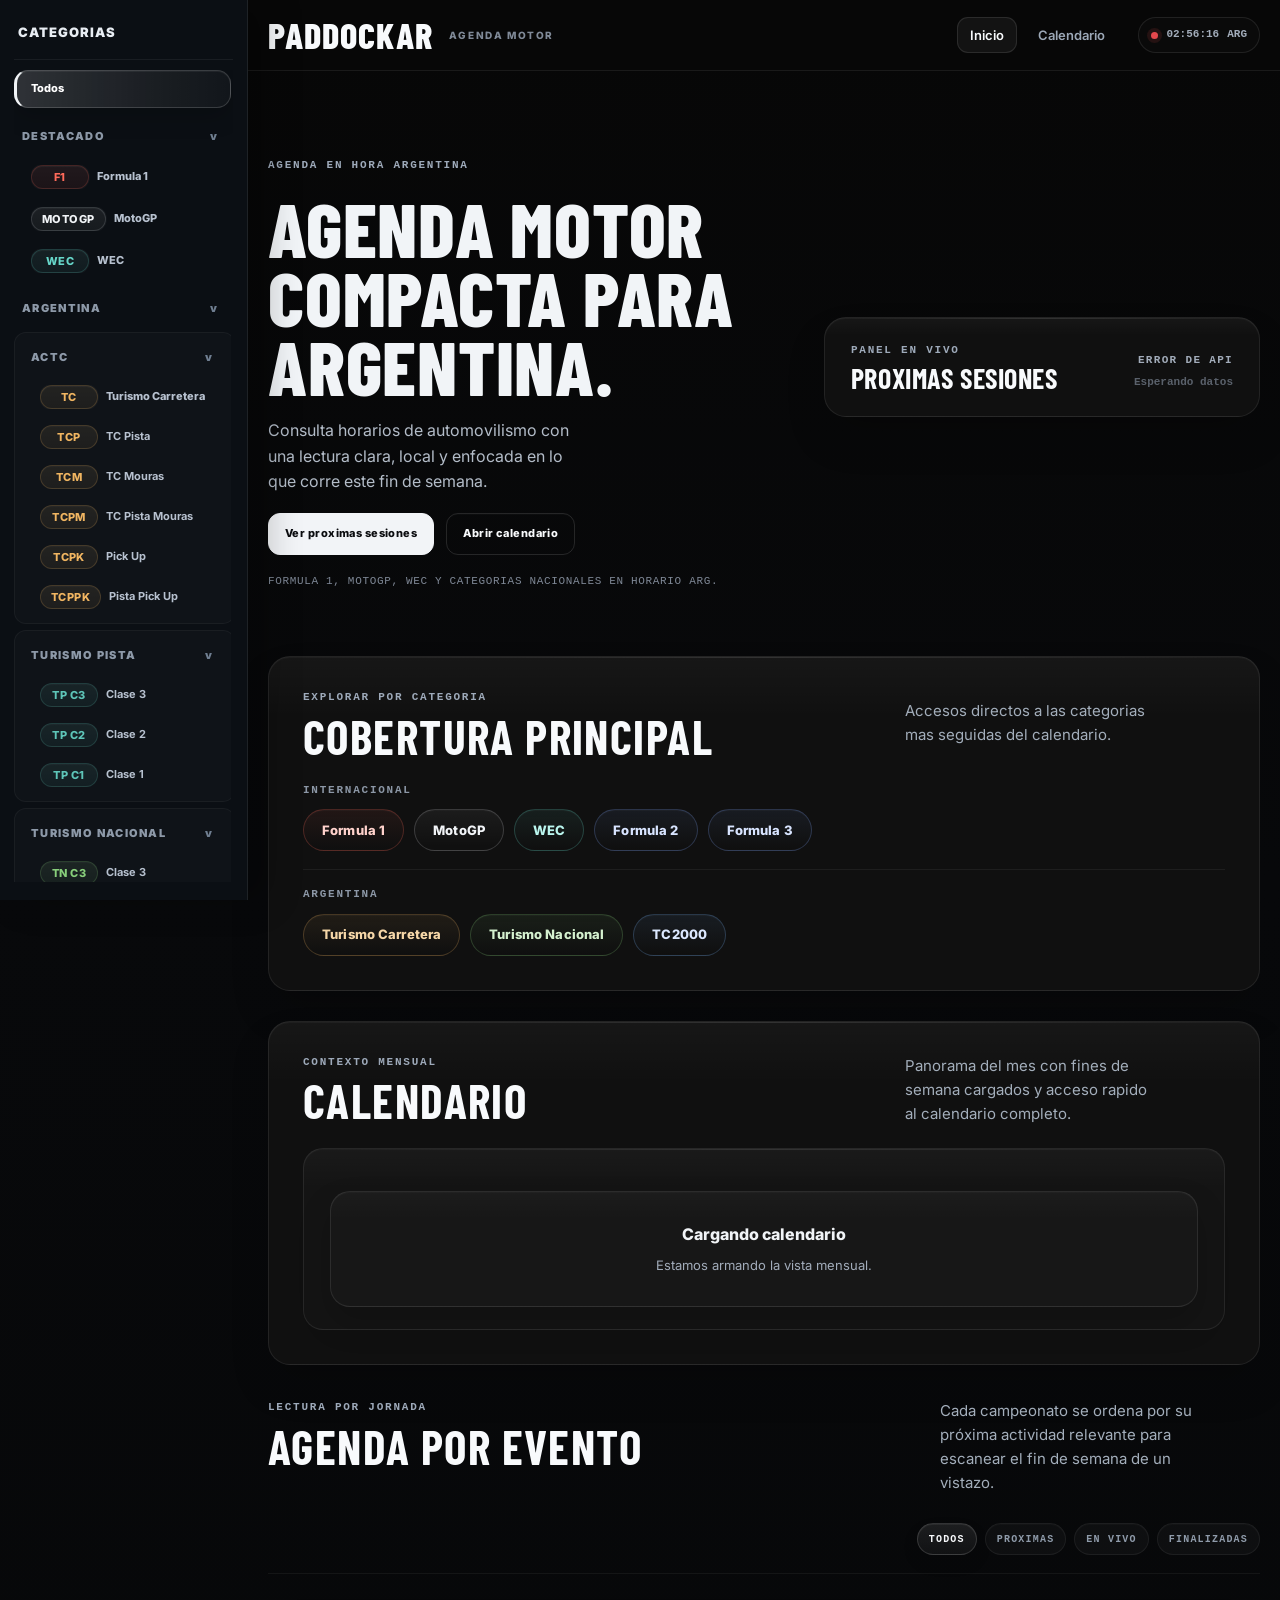
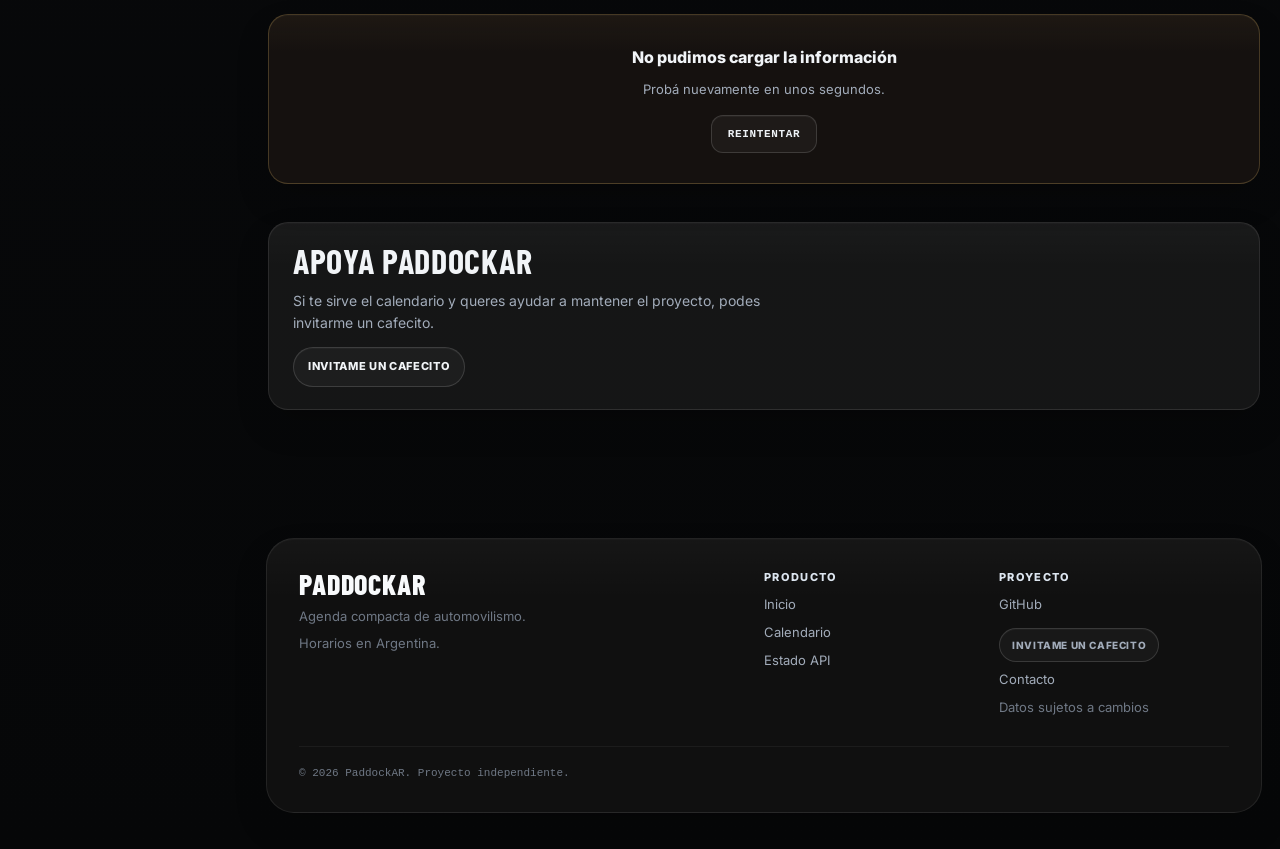
==== commit c6467bc5: "Agregue Google Analytics y Google Tag Manager" ====
--- a/frontend/index.html
+++ b/frontend/index.html
@@ -1,6 +1,15 @@
 <!DOCTYPE html>
 <html lang="es">
 <head>
+  <!-- Google Tag Manager -->
+  <script>
+    (function(w,d,s,l,i){w[l]=w[l]||[];w[l].push({'gtm.start':
+    new Date().getTime(),event:'gtm.js'});var f=d.getElementsByTagName(s)[0],
+    j=d.createElement(s),dl=l!='dataLayer'?'&l='+l:'';j.async=true;j.src=
+    'https://www.googletagmanager.com/gtm.js?id='+i+dl;f.parentNode.insertBefore(j,f);
+    })(window,document,'script','dataLayer','GTM-TTHJ7Z4B');
+  </script>
+  <!-- End Google Tag Manager -->
   <meta charset="UTF-8" />
   <meta name="viewport" content="width=device-width, initial-scale=1.0" />
   <title>PaddockAR | Agenda motor</title>
@@ -22,6 +31,12 @@
   <link rel="stylesheet" href="assets/css/index.css?v=20260504" />
 </head>
 <body class="page-shell-1180 home-with-sidebar home-redline">
+  <!-- Google Tag Manager (noscript) -->
+  <noscript>
+    <iframe src="https://www.googletagmanager.com/ns.html?id=GTM-TTHJ7Z4B"
+    height="0" width="0" style="display:none;visibility:hidden"></iframe>
+  </noscript>
+  <!-- End Google Tag Manager (noscript) -->
   <aside id="sideNav" class="side-nav sidebar" aria-label="Categorias">
     <div class="side-nav-head">
       <div class="side-nav-title">Categorias</div>
@@ -329,6 +344,7 @@
     </div>
   </footer>
 
+  <script src="assets/js/analytics.js?v=20260520"></script>
   <script src="assets/vendor/dayjs/dayjs.min.js"></script>
   <script src="assets/vendor/dayjs/plugin-utc.js"></script>
   <script src="assets/vendor/dayjs/plugin-timezone.js"></script>
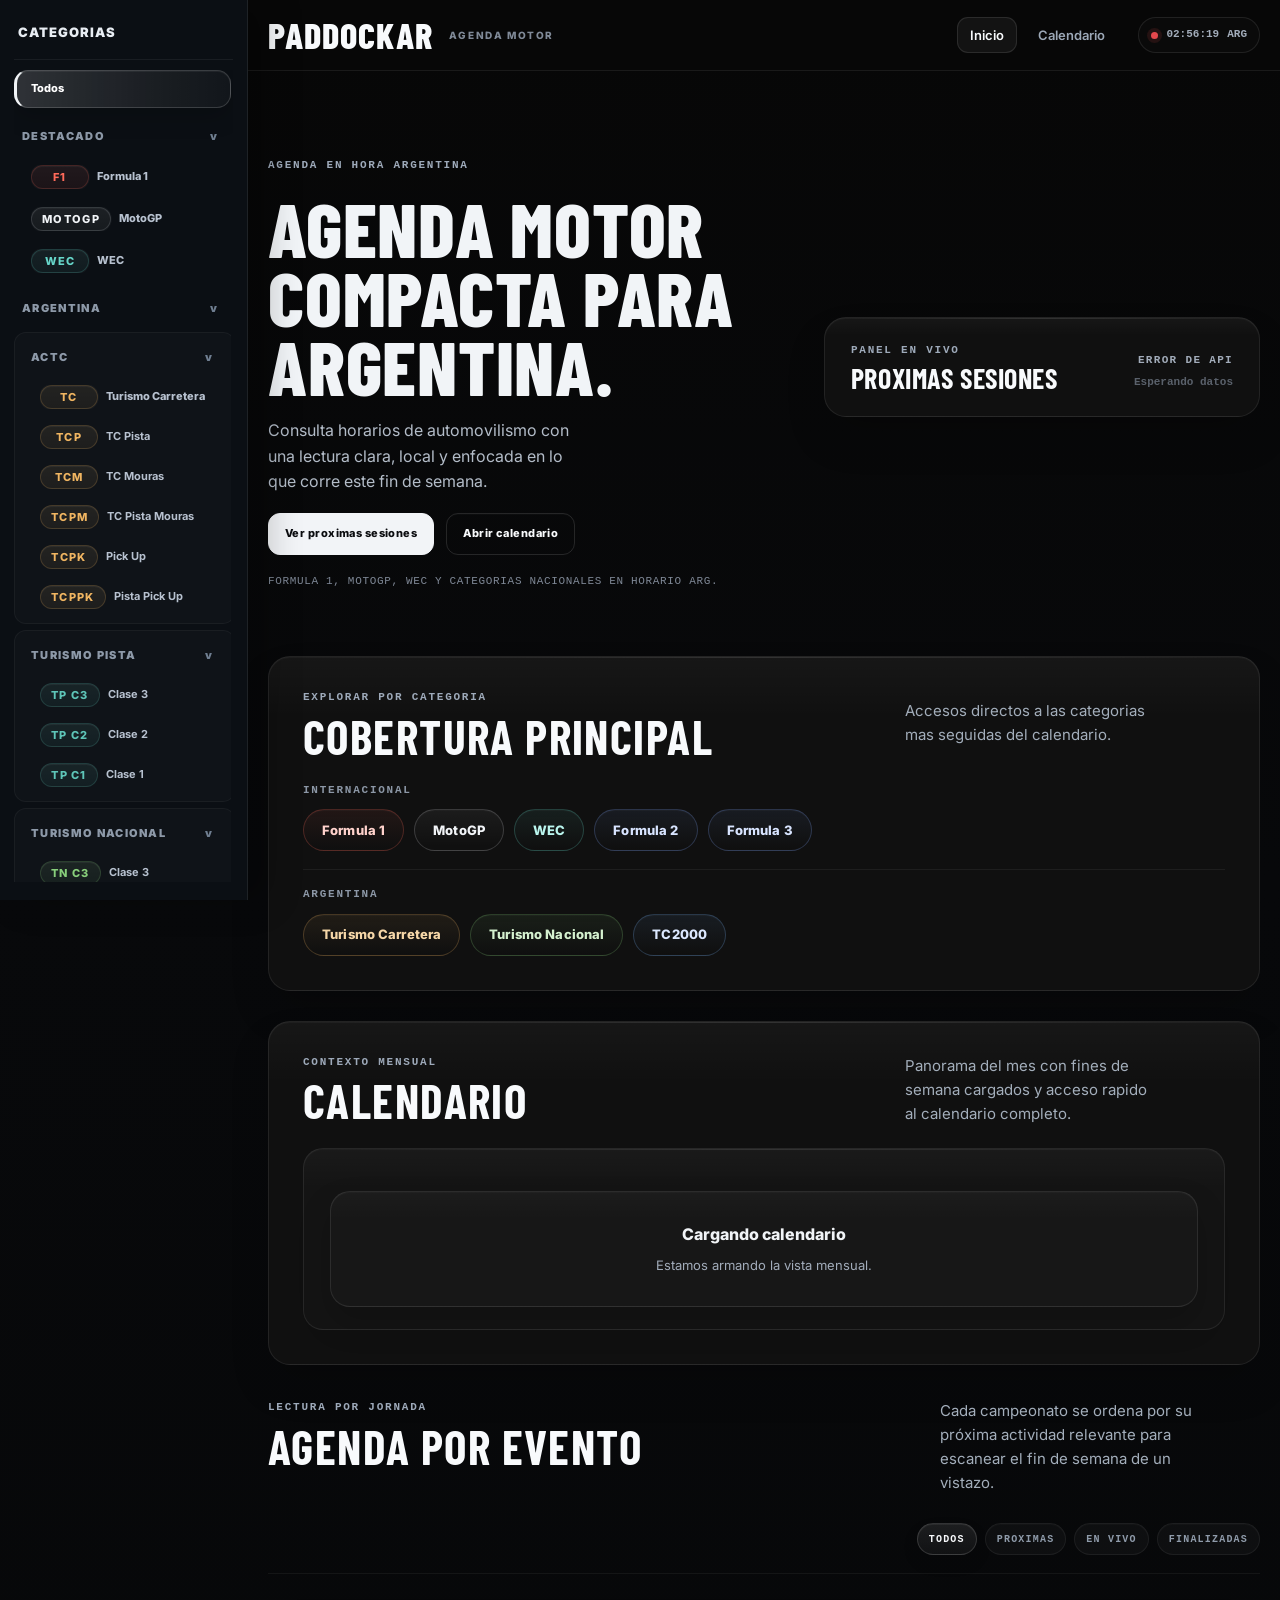
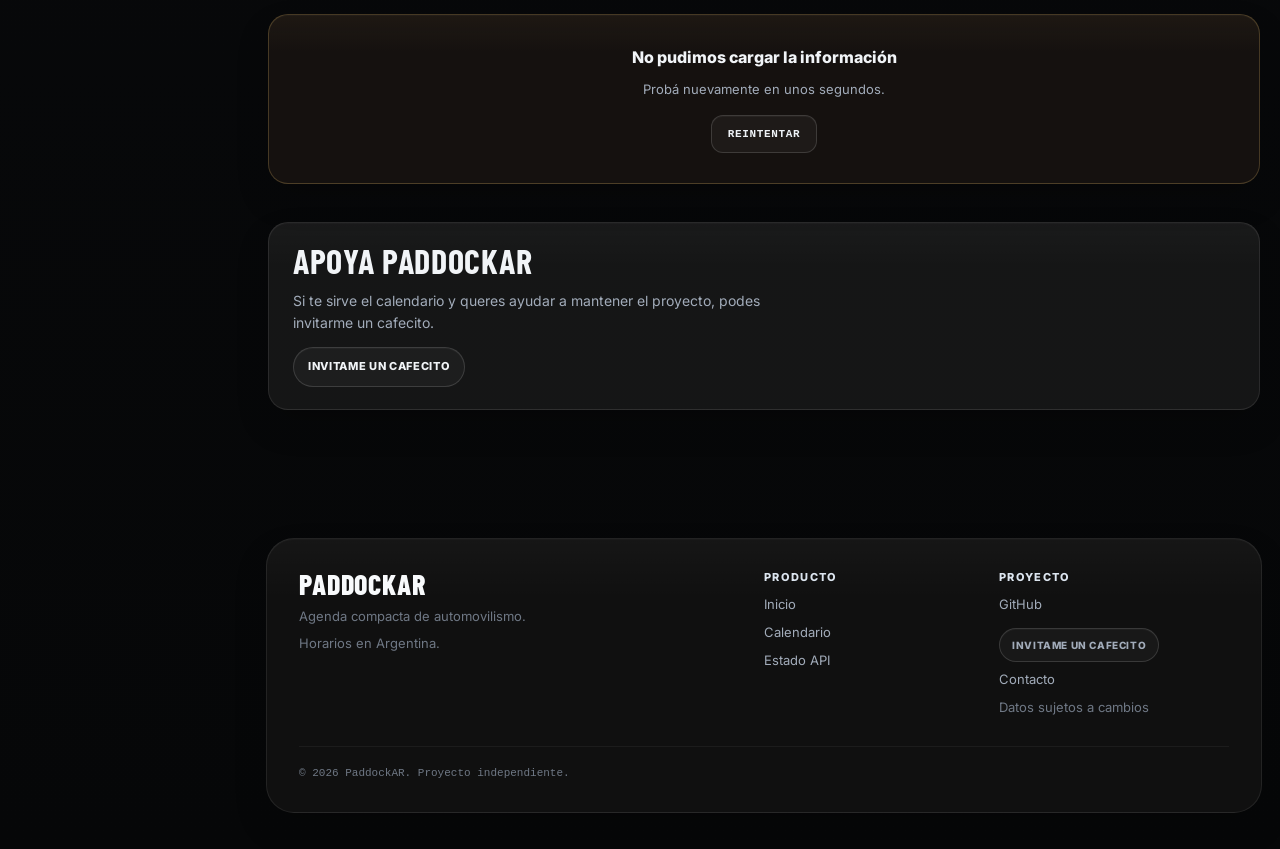
==== commit 1afe68c7: "mas SEO" ====
--- a/frontend/index.html
+++ b/frontend/index.html
@@ -12,13 +12,20 @@
   <!-- End Google Tag Manager -->
   <meta charset="UTF-8" />
   <meta name="viewport" content="width=device-width, initial-scale=1.0" />
-  <title>PaddockAR | Agenda motor</title>
-  <meta name="description" content="Agenda compacta de automovilismo con horarios, carreras y actividad del fin de semana en Argentina." />
+  <title>PaddockAR | Horarios de automovilismo en Argentina</title>
+  <meta name="robots" content="index, follow, max-snippet:-1, max-image-preview:large, max-video-preview:-1" />
+  <meta name="description" content="Agenda de automovilismo con horarios de F1, MotoGP, TC, Turismo Nacional, WEC y más categorías, en hora argentina." />
   <meta name="theme-color" content="#0B0F14" />
-  <meta property="og:title" content="PaddockAR | Agenda motor" />
-  <meta property="og:description" content="Agenda compacta de automovilismo con horarios, carreras y actividad del fin de semana en Argentina." />
+  <meta property="og:title" content="PaddockAR | Horarios de automovilismo en Argentina" />
+  <meta property="og:description" content="Agenda de automovilismo con horarios de F1, MotoGP, TC, Turismo Nacional, WEC y más categorías, en hora argentina." />
   <meta property="og:type" content="website" />
   <meta property="og:url" content="https://paddockar.com.ar/" />
+  <meta property="og:site_name" content="PaddockAR" />
+  <meta property="og:image" content="https://paddockar.com.ar/assets/img/og-paddockar.png" />
+  <meta name="twitter:card" content="summary_large_image" />
+  <meta name="twitter:title" content="PaddockAR | Horarios de automovilismo en Argentina" />
+  <meta name="twitter:description" content="Agenda de automovilismo con horarios de F1, MotoGP, TC, Turismo Nacional, WEC y más categorías, en hora argentina." />
+  <meta name="twitter:image" content="https://paddockar.com.ar/assets/img/og-paddockar.png" />
   <link rel="canonical" href="https://paddockar.com.ar/" />
   <link rel="icon" href="assets/img/brand/favicon.svg" type="image/svg+xml" />
   <link rel="stylesheet" href="assets/css/base.css?v=20260504" />
@@ -29,6 +36,15 @@
   <link rel="stylesheet" href="assets/css/components/badges.css?v=20260504" />
   <link rel="stylesheet" href="assets/css/components/status.css?v=20260504" />
   <link rel="stylesheet" href="assets/css/index.css?v=20260504" />
+  <script type="application/ld+json">
+  {
+    "@context": "https://schema.org",
+    "@type": "WebSite",
+    "name": "PaddockAR",
+    "url": "https://paddockar.com.ar",
+    "description": "Agenda de automovilismo con horarios de F1, MotoGP, TC, Turismo Nacional, WEC y más categorías, en hora argentina."
+  }
+  </script>
 </head>
 <body class="page-shell-1180 home-with-sidebar home-redline">
   <!-- Google Tag Manager (noscript) -->
@@ -355,6 +371,7 @@
   <script src="assets/js/common.js?v=20260506"></script>
   <script src="assets/js/api.js?v=20260501"></script>
   <script src="assets/js/dom.js?v=20260504"></script>
+  <script src="assets/js/seo.js?v=20260520"></script>
   <script src="assets/js/index.js?v=20260504"></script>
 </body>
 </html>
--- a/frontend/assets/css/base.css
+++ b/frontend/assets/css/base.css
@@ -97,9 +97,15 @@
   font-family: var(--font-display);
   font-size: clamp(34px, 5vw, 64px);
   font-weight: 800;
-  letter-spacing: 0.02em;
+  letter-spacing: 0.012em;
   line-height: 0.92;
   text-transform: uppercase;
+}
+
+h2,
+h3,
+h4 {
+  letter-spacing: 0.01em;
 }
 
 h2,
--- a/frontend/assets/css/components/badges.css
+++ b/frontend/assets/css/components/badges.css
@@ -5,42 +5,43 @@
   display: inline-flex;
   align-items: center;
   justify-content: center;
-  min-width: 52px;
-  min-height: 30px;
-  padding: 0 12px;
+  min-width: 46px;
+  min-height: 28px;
+  padding: 0 14px;
   border: 1px solid var(--category-badge-border);
   border-radius: 999px;
-  background: rgba(255, 255, 255, 0.018);
+  background: rgba(255, 255, 255, 0.02);
   color: var(--category-badge-text);
   font-size: 11px;
   font-weight: 800;
-  letter-spacing: 0.04em;
+  letter-spacing: 0.12em;
   line-height: 1;
   text-align: center;
   text-transform: uppercase;
   white-space: nowrap;
-  box-shadow: inset 0 1px 0 rgba(255, 255, 255, 0.025);
+  box-shadow: inset 0 1px 0 rgba(255, 255, 255, 0.05);
 }
 
 .category-badge--compact {
-  min-width: 46px;
+  min-width: 42px;
   min-height: 24px;
   padding-inline: 10px;
   font-size: 11px;
 }
 
 .category-badge--large {
-  min-width: 72px;
-  min-height: 40px;
+  min-width: 74px;
+  min-height: 38px;
   padding-inline: 16px;
-  font-size: 14px;
+  font-size: 13px;
 }
 
 .category-badge--active {
-  background: rgba(255, 255, 255, 0.05);
+  background: rgba(255, 255, 255, 0.06);
+  border-color: rgba(255, 255, 255, 0.14);
   box-shadow:
-    inset 0 1px 0 rgba(255, 255, 255, 0.04),
-    0 0 0 1px rgba(255, 255, 255, 0.04);
+    inset 0 1px 0 rgba(255, 255, 255, 0.08),
+    0 0 0 1px rgba(255, 255, 255, 0.02);
 }
 
 .category-badge__text {
@@ -67,23 +68,23 @@
 
 .category-badge[data-category-code="f1"] {
   --category-badge-border: var(--f1);
-  --category-badge-text: #ff6b65;
+  --category-badge-text: #ff8b82;
 }
 
 .category-badge[data-category-code="f2"],
 .category-badge[data-category-code="f3"] {
   --category-badge-border: var(--f2);
-  --category-badge-text: #70c2ff;
+  --category-badge-text: #8ed4ff;
 }
 
 .category-badge[data-category-code="motogp"] {
-  --category-badge-border: var(--motogp);
-  --category-badge-text: #eef2f7;
+  --category-badge-border: rgba(255, 255, 255, 0.18);
+  --category-badge-text: #f4f7fb;
 }
 
 .category-badge[data-category-code="wec"] {
   --category-badge-border: var(--wec);
-  --category-badge-text: #58ecf4;
+  --category-badge-text: #8bf6fb;
 }
 
 .category-badge[data-category-code="tc"],
@@ -92,24 +93,24 @@
 .category-badge[data-category-code="tcpm"],
 .category-badge[data-category-code="tcpk"],
 .category-badge[data-category-code="tcppk"] {
-  --category-badge-border: var(--tc);
-  --category-badge-text: #72c7ff;
+  --category-badge-border: #cba856;
+  --category-badge-text: #f9e5aa;
 }
 
 .category-badge[data-category-code="tc2000"] {
   --category-badge-border: var(--tc2000);
-  --category-badge-text: #7bb6ff;
+  --category-badge-text: #9dc5ff;
 }
 
 .category-badge[data-category-code="tr"] {
   --category-badge-border: var(--tr);
-  --category-badge-text: #c7a3ff;
+  --category-badge-text: #d9c1ff;
 }
 
 .category-badge[data-category-code="t4000"],
 .category-badge[data-category-code="bora"] {
-  --category-badge-border: #9b8765;
-  --category-badge-text: #dbc6a3;
+  --category-badge-border: #b08f5c;
+  --category-badge-text: #e9d3a6;
 }
 
 .category-badge[data-category-code="tp"],
@@ -117,12 +118,12 @@
 .category-badge[data-category-code="tpc2"],
 .category-badge[data-category-code="tpc3"] {
   --category-badge-border: var(--tp);
-  --category-badge-text: #62e9db;
+  --category-badge-text: #8ef0e4;
 }
 
 .category-badge[data-category-code="tn"],
 .category-badge[data-category-code="tnc2"],
 .category-badge[data-category-code="tnc3"] {
   --category-badge-border: var(--tn);
-  --category-badge-text: #6fdda0;
+  --category-badge-text: #9ee4b9;
 }
--- a/frontend/assets/css/index.css
+++ b/frontend/assets/css/index.css
@@ -1680,6 +1680,203 @@
   white-space: nowrap;
 }
 
+.event-group {
+  border: 1px solid rgba(255, 255, 255, 0.06);
+  border-radius: 24px;
+  background: rgba(255, 255, 255, 0.014);
+  box-shadow: 0 20px 50px rgba(0, 0, 0, 0.16);
+  overflow: hidden;
+  transition: transform var(--transition-base), border-color var(--transition-base), box-shadow var(--transition-base);
+}
+
+.event-group:hover {
+  transform: translateY(-1px);
+}
+
+.event-group--hero {
+  border-color: rgba(255, 255, 255, 0.12);
+  background: linear-gradient(180deg, rgba(255, 255, 255, 0.08), rgba(255, 255, 255, 0.012));
+  box-shadow: 0 32px 80px rgba(0, 0, 0, 0.28);
+}
+
+.event-group--hero .event-header {
+  padding: 24px 28px;
+  gap: 22px;
+}
+
+.event-header {
+  display: flex;
+  align-items: flex-start;
+  justify-content: space-between;
+  gap: 18px;
+  padding: 18px 22px;
+  cursor: pointer;
+  transition: background var(--transition-base), border-color var(--transition-base), box-shadow var(--transition-base);
+}
+
+.event-header:hover {
+  background: rgba(255, 255, 255, 0.04);
+}
+
+.event-title {
+  display: flex;
+  align-items: flex-start;
+  gap: 14px;
+  min-width: 0;
+}
+
+.event-badge {
+  flex-shrink: 0;
+}
+
+.event-info {
+  display: grid;
+  gap: 10px;
+  min-width: 0;
+}
+
+.event-name {
+  color: #f8fafc;
+  font-size: 20px;
+  font-weight: 800;
+  line-height: 1.1;
+  text-decoration: none;
+  text-wrap: balance;
+  overflow: hidden;
+  text-overflow: ellipsis;
+  white-space: nowrap;
+}
+
+.event-name:hover {
+  text-decoration: underline;
+}
+
+.event-masthead {
+  display: grid;
+  gap: 4px;
+}
+
+.event-next-session {
+  display: block;
+  color: #f8fbff;
+  font-size: 14px;
+  font-weight: 800;
+  letter-spacing: 0.01em;
+}
+
+.event-meta {
+  display: grid;
+  gap: 4px;
+  color: #9aa6b7;
+  font-size: 13px;
+  line-height: 1.45;
+}
+
+.event-location {
+  display: block;
+  overflow: hidden;
+  text-overflow: ellipsis;
+  white-space: nowrap;
+  font-size: 12px;
+  color: #8f9aa8;
+}
+
+.event-status-area {
+  display: flex;
+  align-items: center;
+  gap: 12px;
+  justify-content: flex-end;
+  min-width: 0;
+}
+
+.event-status-area--hero {
+  gap: 14px;
+}
+
+.event-toggle-control {
+  display: inline-flex;
+  align-items: center;
+  justify-content: center;
+  width: 36px;
+  height: 36px;
+  border-radius: 999px;
+  border: 1px solid rgba(255, 255, 255, 0.14);
+  background: rgba(255, 255, 255, 0.03);
+  color: #cdd6e0;
+  font-size: 12px;
+  line-height: 1;
+  transition: transform var(--transition-base), background var(--transition-base), border-color var(--transition-base);
+}
+
+.event-group.is-open .event-toggle-control {
+  transform: rotate(180deg);
+}
+
+.event-body {
+  padding: 0 22px 18px;
+  border-top: 1px solid rgba(255, 255, 255, 0.08);
+  background: rgba(255, 255, 255, 0.01);
+}
+
+.event-group:not(.is-open) .event-body {
+  display: none;
+}
+
+.event-group + .event-group {
+  margin-top: 18px;
+}
+
+.event-group .session-row {
+  display: grid;
+  grid-template-columns: 82px minmax(0, 1fr) auto;
+  gap: 12px;
+  align-items: center;
+  padding: 14px 0;
+  border-top: 1px solid rgba(255, 255, 255, 0.06);
+  color: #d8e2ef;
+}
+
+.event-group .session-row:first-child {
+  border-top: 0;
+}
+
+.event-group .session-time {
+  color: #b6c0cc;
+  font-size: 12px;
+  font-weight: 800;
+  white-space: nowrap;
+}
+
+.event-group .session-name {
+  color: #f2f6fb;
+  font-size: 13px;
+  font-weight: 700;
+  min-width: 0;
+  overflow: hidden;
+  text-overflow: ellipsis;
+  white-space: nowrap;
+}
+
+.event-group .session-status {
+  justify-self: end;
+}
+
+.event-group .session-row.feature .session-name {
+  color: #f8fafc;
+}
+
+.event-group .session-row.is-live {
+  background: rgba(229, 72, 77, 0.08);
+}
+
+.event-group .session-row.is-live:hover {
+  background: rgba(229, 72, 77, 0.12);
+}
+
+.event-group .session-row:hover {
+  background: rgba(255, 255, 255, 0.03);
+}
+
 .event-card {
   display: block;
   position: relative;
@@ -2453,4 +2650,26 @@
   .race-spotlight-event {
     white-space: normal;
   }
-}
+
+  .event-header {
+    flex-direction: column;
+    align-items: stretch;
+  }
+
+  .event-status-area {
+    width: 100%;
+    justify-content: flex-start;
+  }
+
+  .event-body {
+    padding: 0 16px 16px;
+  }
+
+  .event-group .session-row {
+    grid-template-columns: 72px minmax(0, 1fr);
+  }
+
+  .event-group .session-status {
+    justify-self: start;
+  }
+}
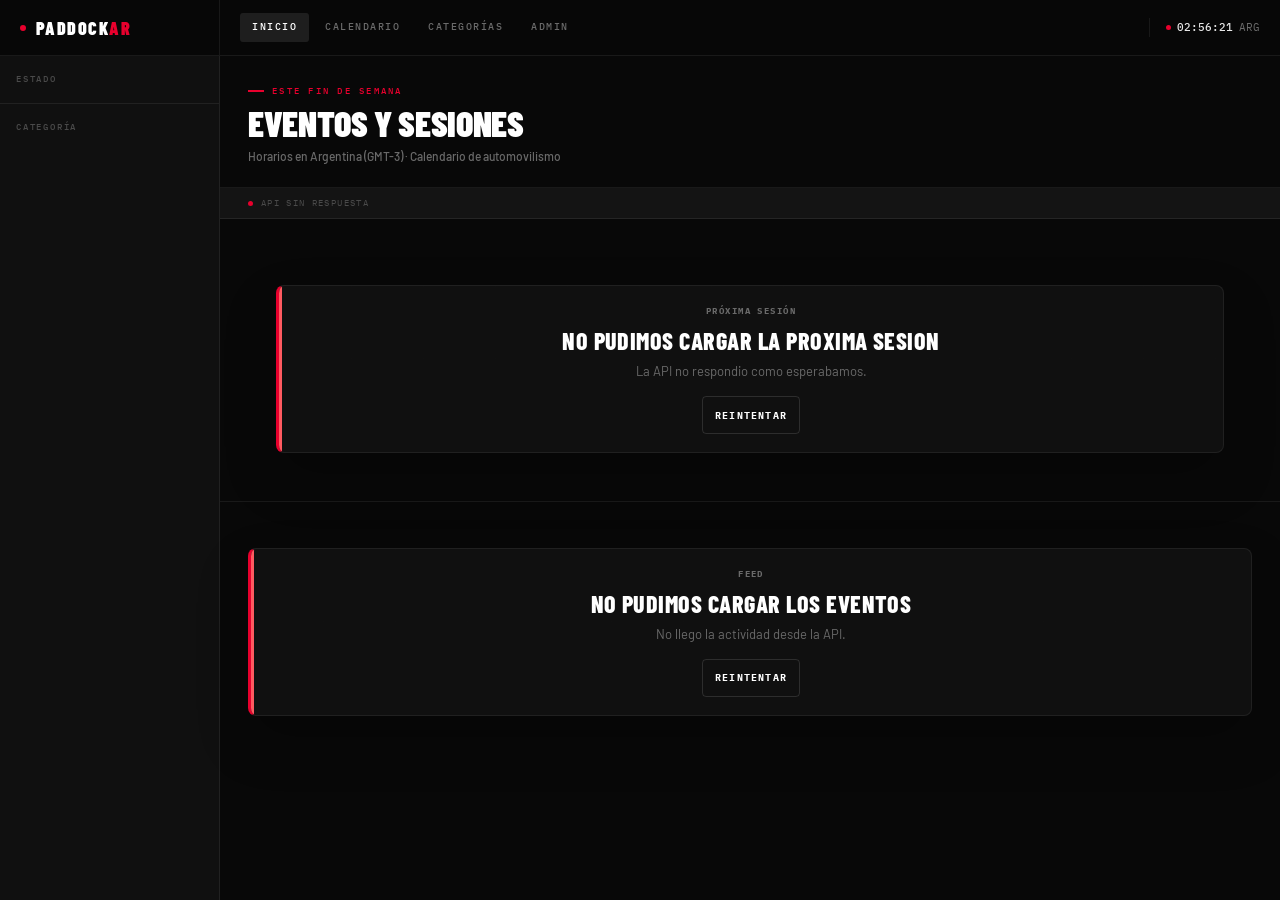
==== commit 85813a06: "cambios tecnicos de SEO" ====
--- a/frontend/index.html
+++ b/frontend/index.html
@@ -1,6 +1,8 @@
 <!DOCTYPE html>
 <html lang="es">
 <head>
+  <meta charset="UTF-8" />
+  <meta name="viewport" content="width=device-width, initial-scale=1.0" />
   <!-- Google Tag Manager -->
   <script>
     (function(w,d,s,l,i){w[l]=w[l]||[];w[l].push({'gtm.start':
@@ -10,357 +12,84 @@
     })(window,document,'script','dataLayer','GTM-TTHJ7Z4B');
   </script>
   <!-- End Google Tag Manager -->
-  <meta charset="UTF-8" />
-  <meta name="viewport" content="width=device-width, initial-scale=1.0" />
-  <title>PaddockAR | Horarios de automovilismo en Argentina</title>
-  <meta name="robots" content="index, follow, max-snippet:-1, max-image-preview:large, max-video-preview:-1" />
-  <meta name="description" content="Agenda de automovilismo con horarios de F1, MotoGP, TC, Turismo Nacional, WEC y más categorías, en hora argentina." />
-  <meta name="theme-color" content="#0B0F14" />
-  <meta property="og:title" content="PaddockAR | Horarios de automovilismo en Argentina" />
-  <meta property="og:description" content="Agenda de automovilismo con horarios de F1, MotoGP, TC, Turismo Nacional, WEC y más categorías, en hora argentina." />
+  <title>PaddockAR | Agenda motor</title>
+  <meta name="description" content="Agenda compacta de automovilismo con horarios, carreras y actividad del fin de semana en Argentina." />
+  <meta name="theme-color" content="#080808" />
+  <meta property="og:title" content="PaddockAR | Agenda motor" />
+  <meta property="og:description" content="Agenda compacta de automovilismo con horarios, carreras y actividad del fin de semana en Argentina." />
   <meta property="og:type" content="website" />
   <meta property="og:url" content="https://paddockar.com.ar/" />
-  <meta property="og:site_name" content="PaddockAR" />
-  <meta property="og:image" content="https://paddockar.com.ar/assets/img/og-paddockar.png" />
-  <meta name="twitter:card" content="summary_large_image" />
-  <meta name="twitter:title" content="PaddockAR | Horarios de automovilismo en Argentina" />
-  <meta name="twitter:description" content="Agenda de automovilismo con horarios de F1, MotoGP, TC, Turismo Nacional, WEC y más categorías, en hora argentina." />
-  <meta name="twitter:image" content="https://paddockar.com.ar/assets/img/og-paddockar.png" />
   <link rel="canonical" href="https://paddockar.com.ar/" />
   <link rel="icon" href="assets/img/brand/favicon.svg" type="image/svg+xml" />
-  <link rel="stylesheet" href="assets/css/base.css?v=20260504" />
-  <link rel="stylesheet" href="assets/css/components/topbar.css?v=20260501" />
-  <link rel="stylesheet" href="assets/css/components/layout.css?v=20260504" />
-  <link rel="stylesheet" href="assets/css/components/summary.css?v=20260501" />
-  <link rel="stylesheet" href="assets/css/components/filters.css?v=20260501" />
-  <link rel="stylesheet" href="assets/css/components/badges.css?v=20260504" />
-  <link rel="stylesheet" href="assets/css/components/status.css?v=20260504" />
-  <link rel="stylesheet" href="assets/css/index.css?v=20260504" />
-  <script type="application/ld+json">
-  {
-    "@context": "https://schema.org",
-    "@type": "WebSite",
-    "name": "PaddockAR",
-    "url": "https://paddockar.com.ar",
-    "description": "Agenda de automovilismo con horarios de F1, MotoGP, TC, Turismo Nacional, WEC y más categorías, en hora argentina."
-  }
-  </script>
+  <link rel="preconnect" href="https://fonts.googleapis.com" />
+  <link rel="preconnect" href="https://fonts.gstatic.com" crossorigin />
+  <link href="https://fonts.googleapis.com/css2?family=Barlow+Condensed:wght@400;600;700;800;900&family=Barlow:wght@400;500;600&family=IBM+Plex+Mono:wght@400;500&display=swap" rel="stylesheet" />
+  <link rel="stylesheet" href="assets/css/base.css?v=20260519" />
+  <link rel="stylesheet" href="assets/css/index.css?v=20260524b" />
 </head>
-<body class="page-shell-1180 home-with-sidebar home-redline">
+<body class="home-index-v2">
   <!-- Google Tag Manager (noscript) -->
   <noscript>
     <iframe src="https://www.googletagmanager.com/ns.html?id=GTM-TTHJ7Z4B"
     height="0" width="0" style="display:none;visibility:hidden"></iframe>
   </noscript>
   <!-- End Google Tag Manager (noscript) -->
-  <aside id="sideNav" class="side-nav sidebar" aria-label="Categorias">
-    <div class="side-nav-head">
-      <div class="side-nav-title">Categorias</div>
-      <button class="side-nav-close mono" type="button" data-sidebar-close aria-label="Cerrar menu">x</button>
+
+  <header class="topbar">
+    <div class="topbar-brand">
+      <div class="logo-pulse"></div>
+      <a class="logo-link" href="index.html" aria-label="Ir a inicio">
+        <div class="logo">PADDOCK<span>AR</span></div>
+      </a>
     </div>
-    <div class="side-nav-scroll">
-      <button class="side-nav-item mono active" type="button" data-side-category="all" title="Todas las categorias">
-        <span class="side-nav-item-label">Todos</span>
-        <span class="side-nav-indicator" data-side-indicator></span>
-      </button>
-      <div class="side-nav-section">
-        <button class="side-nav-section-toggle mono" type="button" aria-expanded="true">
-          <span>DESTACADO</span>
-          <span class="side-nav-chevron">v</span>
-        </button>
-        <div class="side-nav-section-body">
-          <button class="side-nav-item mono side-nav-item--primary" type="button" data-side-category="F1" title="Formula 1">
-            <span class="side-nav-item-label"><span class="category-badge category-badge--compact category-badge--active" data-category-code="f1"><span class="category-badge__text">F1</span></span><span class="side-nav-item-name">Formula 1</span></span>
-            <span class="side-nav-indicator" data-side-indicator></span>
-          </button>
-          <button class="side-nav-item mono side-nav-item--primary" type="button" data-side-category="MotoGP" title="MotoGP">
-            <span class="side-nav-item-label"><span class="category-badge category-badge--compact category-badge--active" data-category-code="motogp"><span class="category-badge__text">MotoGP</span></span><span class="side-nav-item-name">MotoGP</span></span>
-            <span class="side-nav-indicator" data-side-indicator></span>
-          </button>
-          <button class="side-nav-item mono side-nav-item--primary" type="button" data-side-category="WEC" title="World Endurance Championship">
-            <span class="side-nav-item-label"><span class="category-badge category-badge--compact category-badge--active" data-category-code="wec"><span class="category-badge__text">WEC</span></span><span class="side-nav-item-name">WEC</span></span>
-            <span class="side-nav-indicator" data-side-indicator></span>
-          </button>
-        </div>
-      </div>
-      <div class="side-nav-section">
-        <button class="side-nav-section-toggle mono" type="button" aria-expanded="true">
-          <span>ARGENTINA</span>
-          <span class="side-nav-chevron">v</span>
-        </button>
-        <div class="side-nav-section-body">
-          <div class="side-nav-section side-nav-subsection">
-            <button class="side-nav-section-toggle mono side-nav-subsection-toggle" type="button" aria-expanded="true">
-              <span>ACTC</span>
-              <span class="side-nav-chevron">v</span>
-            </button>
-            <div class="side-nav-section-body side-nav-subsection-body">
-              <button class="side-nav-item mono side-nav-item--primary" type="button" data-side-category="TC" title="Turismo Carretera">
-                <span class="side-nav-item-label"><span class="category-badge category-badge--compact category-badge--active" data-category-code="tc"><span class="category-badge__text">TC</span></span><span class="side-nav-item-name">Turismo Carretera</span></span>
-                <span class="side-nav-indicator" data-side-indicator></span>
-              </button>
-              <button class="side-nav-item mono" type="button" data-side-category="TCP" title="TC Pista">
-                <span class="side-nav-item-label"><span class="category-badge category-badge--compact" data-category-code="tcp"><span class="category-badge__text">TCP</span></span><span class="side-nav-item-name">TC Pista</span></span>
-                <span class="side-nav-indicator" data-side-indicator></span>
-              </button>
-              <button class="side-nav-item mono" type="button" data-side-category="TCM" title="TC Mouras">
-                <span class="side-nav-item-label"><span class="category-badge category-badge--compact" data-category-code="tcm"><span class="category-badge__text">TCM</span></span><span class="side-nav-item-name">TC Mouras</span></span>
-                <span class="side-nav-indicator" data-side-indicator></span>
-              </button>
-              <button class="side-nav-item mono" type="button" data-side-category="TCPM" title="TC Pista Mouras">
-                <span class="side-nav-item-label"><span class="category-badge category-badge--compact" data-category-code="tcpm"><span class="category-badge__text">TCPM</span></span><span class="side-nav-item-name">TC Pista Mouras</span></span>
-                <span class="side-nav-indicator" data-side-indicator></span>
-              </button>
-              <button class="side-nav-item mono" type="button" data-side-category="TCPK" title="TC Pick Up">
-                <span class="side-nav-item-label"><span class="category-badge category-badge--compact" data-category-code="tcpk"><span class="category-badge__text">TCPK</span></span><span class="side-nav-item-name">Pick Up</span></span>
-                <span class="side-nav-indicator" data-side-indicator></span>
-              </button>
-              <button class="side-nav-item mono" type="button" data-side-category="TCPPK" title="TC Pista Pick Up">
-                <span class="side-nav-item-label"><span class="category-badge category-badge--compact" data-category-code="tcppk"><span class="category-badge__text">TCPPK</span></span><span class="side-nav-item-name">Pista Pick Up</span></span>
-                <span class="side-nav-indicator" data-side-indicator></span>
-              </button>
-            </div>
-          </div>
-          <div class="side-nav-section side-nav-subsection">
-            <button class="side-nav-section-toggle mono side-nav-subsection-toggle" type="button" aria-expanded="true">
-              <span>TURISMO PISTA</span>
-              <span class="side-nav-chevron">v</span>
-            </button>
-            <div class="side-nav-section-body side-nav-subsection-body">
-              <button class="side-nav-item mono" type="button" data-side-category="TP C3" title="Turismo Pista Clase 3">
-                <span class="side-nav-item-label"><span class="category-badge category-badge--compact" data-category-code="tpc3"><span class="category-badge__text">TP C3</span></span><span class="side-nav-item-name">Clase 3</span></span>
-                <span class="side-nav-indicator" data-side-indicator></span>
-              </button>
-              <button class="side-nav-item mono" type="button" data-side-category="TP C2" title="Turismo Pista Clase 2">
-                <span class="side-nav-item-label"><span class="category-badge category-badge--compact" data-category-code="tpc2"><span class="category-badge__text">TP C2</span></span><span class="side-nav-item-name">Clase 2</span></span>
-                <span class="side-nav-indicator" data-side-indicator></span>
-              </button>
-              <button class="side-nav-item mono" type="button" data-side-category="TP C1" title="Turismo Pista Clase 1">
-                <span class="side-nav-item-label"><span class="category-badge category-badge--compact" data-category-code="tpc1"><span class="category-badge__text">TP C1</span></span><span class="side-nav-item-name">Clase 1</span></span>
-                <span class="side-nav-indicator" data-side-indicator></span>
-              </button>
-            </div>
-          </div>
-          <div class="side-nav-section side-nav-subsection">
-            <button class="side-nav-section-toggle mono side-nav-subsection-toggle" type="button" aria-expanded="true">
-              <span>TURISMO NACIONAL</span>
-              <span class="side-nav-chevron">v</span>
-            </button>
-            <div class="side-nav-section-body side-nav-subsection-body">
-              <button class="side-nav-item mono" type="button" data-side-category="TN C3" title="Turismo Nacional Clase 3">
-                <span class="side-nav-item-label"><span class="category-badge category-badge--compact" data-category-code="tnc3"><span class="category-badge__text">TN C3</span></span><span class="side-nav-item-name">Clase 3</span></span>
-                <span class="side-nav-indicator" data-side-indicator></span>
-              </button>
-              <button class="side-nav-item mono" type="button" data-side-category="TN C2" title="Turismo Nacional Clase 2">
-                <span class="side-nav-item-label"><span class="category-badge category-badge--compact" data-category-code="tnc2"><span class="category-badge__text">TN C2</span></span><span class="side-nav-item-name">Clase 2</span></span>
-                <span class="side-nav-indicator" data-side-indicator></span>
-              </button>
-            </div>
-          </div>
-          <button class="side-nav-item mono" type="button" data-side-category="TC2000" title="TC2000">
-            <span class="side-nav-item-label"><span class="category-badge category-badge--compact category-badge--active" data-category-code="tc2000"><span class="category-badge__text">TC2000</span></span><span class="side-nav-item-name">TC2000</span></span>
-            <span class="side-nav-indicator" data-side-indicator></span>
-          </button>
-          <button class="side-nav-item mono" type="button" data-side-category="TR" title="Top Race">
-            <span class="side-nav-item-label"><span class="category-badge category-badge--compact category-badge--active" data-category-code="tr"><span class="category-badge__text">TR</span></span><span class="side-nav-item-name">Top Race</span></span>
-            <span class="side-nav-indicator" data-side-indicator></span>
-          </button>
-          <button class="side-nav-item mono" type="button" data-side-category="T4000" title="Turismo 4000 Argentino">
-            <span class="side-nav-item-label"><span class="category-badge category-badge--compact" data-category-code="t4000"><span class="category-badge__text">T4000</span></span><span class="side-nav-item-name">Turismo 4000</span></span>
-            <span class="side-nav-indicator" data-side-indicator></span>
-          </button>
-          <button class="side-nav-item mono" type="button" data-side-category="BORA" title="Copa Bora">
-            <span class="side-nav-item-label"><span class="category-badge category-badge--compact" data-category-code="bora"><span class="category-badge__text">BORA</span></span><span class="side-nav-item-name">Copa Bora</span></span>
-            <span class="side-nav-indicator" data-side-indicator></span>
-          </button>
-        </div>
-      </div>
-      <div class="side-nav-section">
-        <button class="side-nav-section-toggle mono" type="button" aria-expanded="true">
-          <span>INTERNACIONAL</span>
-          <span class="side-nav-chevron">v</span>
-        </button>
-        <div class="side-nav-section-body">
-          <button class="side-nav-item mono side-nav-item--primary" type="button" data-side-category="F2" title="Formula 2">
-            <span class="side-nav-item-label"><span class="category-badge category-badge--compact category-badge--active" data-category-code="f2"><span class="category-badge__text">F2</span></span><span class="side-nav-item-name">Formula 2</span></span>
-            <span class="side-nav-indicator" data-side-indicator></span>
-          </button>
-          <button class="side-nav-item mono" type="button" data-side-category="F3" title="Formula 3">
-            <span class="side-nav-item-label"><span class="category-badge category-badge--compact category-badge--active" data-category-code="f3"><span class="category-badge__text">F3</span></span><span class="side-nav-item-name">Formula 3</span></span>
-            <span class="side-nav-indicator" data-side-indicator></span>
-          </button>
-        </div>
-      </div>
+    <div class="topbar-center" aria-label="Navegaci&oacute;n principal">
+      <a class="nav-link active" href="index.html">Inicio</a>
+      <a class="nav-link" href="calendar.html">Calendario</a>
+      <a class="nav-link" href="categories.html">Categor&iacute;as</a>
+      <a class="nav-link" href="admin/index.html">Admin</a>
     </div>
-  </aside>
-  <div id="sideNavBackdrop" class="side-nav-backdrop overlay" data-sidebar-close></div>
-  <nav class="topbar">
-    <div class="topbar-inner">
-      <button id="sideNavToggle" class="side-nav-toggle mono" type="button" aria-controls="sideNav" aria-expanded="false" aria-label="Abrir categorias">
-        <span class="hamburger-lines" aria-hidden="true"></span>
-      </button>
-      <div class="brand">
-        <a class="logo-link" href="index.html" aria-label="Ir a inicio">
-          <div class="logo">PADDOCK<span>AR</span></div>
-        </a>
-        <div class="tagline">agenda motor</div>
-      </div>
-      <div class="nav-links mono" aria-label="Navegacion">
-        <a class="active" href="index.html">Inicio</a>
-        <a href="calendar.html">Calendario</a>
-      </div>
-      <div class="clock mono">
-        <span class="pulse"></span>
-        <span id="clock">--:--:--</span>
+    <div class="topbar-right">
+      <div class="clock">
+        <span class="logo-pulse topbar-pulse"></span>
+        <strong id="clockDisplay">--:--:--</strong>
         <span>ARG</span>
       </div>
     </div>
-  </nav>
+  </header>
 
-  <main>
-    <section class="home-hero">
-      <div class="hero-copy">
-        <div class="hero-kicker mono">Agenda en hora argentina</div>
-        <h1>Agenda motor compacta para Argentina.</h1>
-        <p class="subtitle hero-subtitle">Consulta horarios de automovilismo con una lectura clara, local y enfocada en lo que corre este fin de semana.</p>
-        <div class="hero-actions">
-          <a class="hero-button hero-button--primary" href="#sessionList">Ver proximas sesiones</a>
-          <a class="hero-button hero-button--ghost" href="calendar.html">Abrir calendario</a>
-        </div>
-        <div class="hero-note mono">Formula 1, MotoGP, WEC y categorias nacionales en horario ARG.</div>
+  <div class="shell">
+    <aside class="sidebar" aria-label="Filtros de agenda">
+      <div class="sidebar-section">
+        <div class="sidebar-label">Estado</div>
+        <div id="statusFilters"></div>
       </div>
 
-      <div class="hero-stack">
-        <section class="summary">
-          <div>
-            <div class="summary-eyebrow mono">Panel en vivo</div>
-            <div class="summary-title">Proximas sesiones</div>
-          </div>
-          <div class="summary-status mono">
-            <div id="apiState" class="api-state">Conectando API</div>
-            <div id="lastUpdated" class="last-updated" aria-live="polite">Esperando datos</div>
-          </div>
-        </section>
+      <div class="sidebar-section">
+        <div class="sidebar-label">Categor&iacute;a</div>
+        <div id="categoryFilters"></div>
+      </div>
+    </aside>
 
-        <section id="raceSpotlight" class="race-spotlight" aria-live="polite"></section>
-        <section id="nextRaces" class="next-races" aria-live="polite"></section>
-      </div>
-    </section>
+    <main class="main">
+      <header class="main-header">
+        <div class="main-header-left">
+          <div class="main-eyebrow" id="weekendEyebrow">Este fin de semana</div>
+          <h1 class="main-title">Eventos y sesiones</h1>
+          <div class="main-sub">Horarios en Argentina (GMT-3) &middot; Calendario de automovilismo</div>
+        </div>
+        <div class="main-header-right" id="mainStats" aria-label="Resumen de agenda"></div>
+      </header>
 
-    <section class="home-categories home-panel" aria-label="Explorar categorias">
-      <div class="section-heading">
-        <div>
-          <div class="section-kicker mono">Explorar por categoria</div>
-          <h2 class="section-display">Cobertura principal</h2>
-        </div>
-        <p class="section-caption">Accesos directos a las categorias mas seguidas del calendario.</p>
-      </div>
-      <div class="category-pill-groups">
-        <div class="category-pill-group">
-          <div class="category-pill-group-label mono">Internacional</div>
-          <div class="category-pills">
-            <a class="category-pill category-pill--f1 category-pill--active" href="category.html?cat=f1">Formula 1</a>
-            <a class="category-pill category-pill--motogp" href="category.html?cat=motogp">MotoGP</a>
-            <a class="category-pill category-pill--wec" href="category.html?cat=wec">WEC</a>
-            <a class="category-pill category-pill--f2" href="category.html?cat=f2">Formula 2</a>
-            <a class="category-pill category-pill--f3" href="category.html?cat=f3">Formula 3</a>
-          </div>
-        </div>
-        <div class="category-pill-group">
-          <div class="category-pill-group-label mono">Argentina</div>
-          <div class="category-pills">
-            <a class="category-pill category-pill--tc" href="category.html?cat=tc">Turismo Carretera</a>
-            <a class="category-pill category-pill--tn" href="category.html?cat=tn-c3">Turismo Nacional</a>
-            <a class="category-pill category-pill--tc2000" href="category.html?cat=tc2000">TC2000</a>
-          </div>
-        </div>
-      </div>
-    </section>
-
-    <section class="month-context home-panel" aria-label="Calendario del mes">
-      <div class="section-heading">
-        <div>
-          <div class="section-kicker mono">Contexto mensual</div>
-          <h2 class="section-display">Calendario</h2>
-        </div>
-        <p class="section-caption">Panorama del mes con fines de semana cargados y acceso rapido al calendario completo.</p>
-      </div>
-      <section id="monthCalendar" class="month-calendar" aria-live="polite"></section>
-    </section>
-
-    <section class="data-stage home-panel">
-      <div class="data-stage-head">
-        <div>
-          <div class="section-kicker mono">Lectura por jornada</div>
-          <h2 class="section-display">Cronograma del fin de semana</h2>
-        </div>
-        <p class="section-caption">Vista compacta por dia, evento y estado de sesion.</p>
+      <div class="api-bar">
+        <div class="api-dot" id="apiDot"></div>
+        <div class="api-text" id="apiText">Conectando API</div>
       </div>
 
-      <section class="filters" aria-label="Filtros">
-        <div class="filter-group" id="categoryFilters">
-          <button class="filter-button mono active" type="button" data-category="all">Todos</button>
-          <button class="filter-button mono" type="button" data-category="F1">F1</button>
-          <button class="filter-button mono" type="button" data-category="MotoGP">MotoGP</button>
-          <button class="filter-button mono" type="button" data-category="F2">F2</button>
-          <button class="filter-button mono" type="button" data-category="F3">F3</button>
-          <button class="filter-button mono" type="button" data-category="WEC">WEC</button>
-          <button class="filter-button mono" type="button" data-category="TC">TC</button>
-          <button class="filter-button mono" type="button" data-category="TN">TN</button>
-          <button class="filter-button mono" type="button" data-category="TN C2">TN C2</button>
-          <button class="filter-button mono" type="button" data-category="TN C3">TN C3</button>
-        </div>
-        <div class="filter-group" id="statusFilters">
-          <button class="filter-button mono active" type="button" data-status="all">Todos</button>
-          <button class="filter-button mono" type="button" data-status="upcoming">Proximas</button>
-          <button class="filter-button mono" type="button" data-status="live">En vivo</button>
-          <button class="filter-button mono" type="button" data-status="finished">Finalizadas</button>
-        </div>
-      </section>
+      <section class="spotlight" id="spotlight" aria-live="polite"></section>
+      <section class="event-feed" id="eventFeed" aria-live="polite"></section>
+    </main>
+  </div>
 
-      <section id="sessionList" class="board" aria-live="polite"></section>
-    </section>
-
-    <section class="support-card" aria-label="Apoyo al proyecto">
-      <div class="support-card__title">Apoya PaddockAR</div>
-      <p class="support-card__text">Si te sirve el calendario y queres ayudar a mantener el proyecto, podes invitarme un cafecito.</p>
-      <a class="support-card__button" href="https://cafecito.app/paddockar" target="_blank" rel="noopener noreferrer">Invitame un cafecito</a>
-    </section>
-  </main>
-
-  <footer class="site-footer">
-    <div class="site-footer__inner">
-      <div class="site-footer__grid">
-        <section class="site-footer__column">
-          <div class="site-footer__brand">PaddockAR</div>
-          <p class="site-footer__text">Agenda compacta de automovilismo.</p>
-          <p class="site-footer__text">Horarios en Argentina.</p>
-        </section>
-        <section class="site-footer__column">
-          <div class="site-footer__title">Producto</div>
-          <nav class="site-footer__links" aria-label="Producto">
-            <a href="index.html">Inicio</a>
-            <a href="calendar.html">Calendario</a>
-            <a href="https://paddockar.onrender.com/api/health" target="_blank" rel="noreferrer" data-api-health-link>Estado API</a>
-          </nav>
-        </section>
-        <section class="site-footer__column">
-          <div class="site-footer__title">Proyecto</div>
-          <nav class="site-footer__links" aria-label="Proyecto">
-            <a href="https://github.com/SantiagoLares/PaddockAR" target="_blank" rel="noreferrer">GitHub</a>
-            <a class="footer-support-link" href="https://cafecito.app/paddockar" target="_blank" rel="noopener noreferrer">Invitame un cafecito</a>
-            <a href="#">Contacto</a>
-            <span>Datos sujetos a cambios</span>
-          </nav>
-        </section>
-      </div>
-      <div class="site-footer__bottom mono">
-        &copy; 2026 PaddockAR. Proyecto independiente.
-      </div>
-    </div>
-  </footer>
-
-  <script src="assets/js/analytics.js?v=20260520"></script>
   <script src="assets/vendor/dayjs/dayjs.min.js"></script>
   <script src="assets/vendor/dayjs/plugin-utc.js"></script>
   <script src="assets/vendor/dayjs/plugin-timezone.js"></script>
@@ -371,7 +100,7 @@
   <script src="assets/js/common.js?v=20260506"></script>
   <script src="assets/js/api.js?v=20260501"></script>
   <script src="assets/js/dom.js?v=20260504"></script>
-  <script src="assets/js/seo.js?v=20260520"></script>
-  <script src="assets/js/index.js?v=20260504"></script>
+  <script src="assets/js/seo.js?v=20260522"></script>
+  <script src="assets/js/index.js?v=20260524c"></script>
 </body>
 </html>
--- a/frontend/assets/css/base.css
+++ b/frontend/assets/css/base.css
@@ -4,63 +4,79 @@
   --font-ui: "Inter", "Segoe UI", Arial, sans-serif;
   --font-display: "Barlow Condensed", "Arial Narrow", sans-serif;
   --font-mono: "Roboto Mono", Consolas, "SFMono-Regular", monospace;
-  --bg: #070809;
-  --bg-soft: #0b0d10;
-  --surface: #121315;
-  --surface-soft: #17191c;
-  --surface-warm: #171412;
-  --surface-elevated: #191c20;
-  --panel: rgba(18, 18, 18, 0.94);
-  --panel-soft: rgba(24, 24, 24, 0.88);
-  --line: rgba(255, 255, 255, 0.09);
-  --line-soft: rgba(255, 255, 255, 0.05);
-  --line-strong: rgba(255, 255, 255, 0.14);
-  --text: #f1f4f7;
-  --muted: #a2acba;
-  --faint: #6f7885;
-  --accent: #d9dde3;
-  --warning: #c6a15b;
-  --warning-soft: rgba(198, 161, 91, 0.14);
-  --red: #e5484d;
-  --green: #30a46c;
-  --grey: #7c8798;
-  --f1: #e10600;
-  --motogp: #d9e1ea;
-  --f2: #1488cc;
-  --f3: #1488cc;
-  --wec: #31d7e2;
-  --tc: #4db8ff;
-  --tcp: #4db8ff;
-  --tcm: #4db8ff;
-  --tcpm: #4db8ff;
-  --tcpu: #4db8ff;
-  --tcppu: #4db8ff;
-  --tc2000: #2f8cff;
-  --tr: #7c3aed;
-  --t4000: #a855f7;
-  --bora: #facc15;
-  --tp: #27d3c3;
-  --tp-c3: #27d3c3;
-  --tp-c2: #27d3c3;
-  --tp-c1: #27d3c3;
-  --tn-c2: #30a46c;
-  --tn: #30a46c;
+
+  /* Dark high contrast — semantic tokens */
+  --bg-main: #020203;
+  --bg-surface: #0a0a0d;
+  --bg-surface-soft: #111216;
+  --text-main: #ffffff;
+  --text-secondary: #c9d2df;
+  --text-muted: #8f9bb0;
+  --border-soft: rgba(255, 255, 255, 0.11);
+  --border-strong: rgba(255, 255, 255, 0.2);
+  --accent-primary: #eceff4;
+  --accent-danger: #f04a50;
+  --accent-live: #ff5a60;
+  --shadow-soft: 0 10px 28px rgba(0, 0, 0, 0.42);
+
+  /* Legacy aliases (public + admin) */
+  --bg: var(--bg-main);
+  --bg-soft: var(--bg-main);
+  --surface: var(--bg-surface);
+  --surface-soft: var(--bg-surface-soft);
+  --surface-warm: var(--bg-surface-soft);
+  --surface-elevated: #15181d;
+  --panel: var(--bg-surface);
+  --panel-soft: var(--bg-surface-soft);
+  --line: var(--border-soft);
+  --line-soft: rgba(255, 255, 255, 0.04);
+  --line-strong: var(--border-strong);
+  --text: var(--text-main);
+  --muted: var(--text-secondary);
+  --faint: var(--text-muted);
+  --accent: var(--accent-primary);
+  --warning: #d4ad62;
+  --warning-soft: rgba(212, 173, 98, 0.14);
+  --red: var(--accent-danger);
+  --green: #3cb878;
+  --grey: #8f9bb0;
+
+  /* Category accents — clearer, not neon */
+  --f1: #ff4a3d;
+  --motogp: #e8edf3;
+  --f2: #5eb8ff;
+  --f3: #8b9cff;
+  --wec: #4ad4e8;
+  --tc: #6ec4ff;
+  --tcp: #ff9a4d;
+  --tcm: #ff7070;
+  --tcpm: #ff8fa0;
+  --tcpu: #f0f2f6;
+  --tcppu: #e2e6ec;
+  --tc2000: #5aa8ff;
+  --tr: #a78bff;
+  --t4000: #c49bff;
+  --bora: #e8c84a;
+  --tp: #4fd9cc;
+  --tp-c3: #4fd9cc;
+  --tp-c2: #3ecde0;
+  --tp-c1: #2ebfd4;
+  --tn-c2: #52c97a;
+  --tn: #5fd68a;
+
   --radius-xs: 10px;
   --radius-sm: 14px;
   --radius-md: 20px;
   --radius-lg: 28px;
-  --shadow-soft: 0 20px 44px rgba(0, 0, 0, 0.22);
-  --shadow-subtle: inset 0 1px 0 rgba(255, 255, 255, 0.025), 0 16px 32px rgba(0, 0, 0, 0.18);
+  --shadow-subtle: inset 0 1px 0 rgba(255, 255, 255, 0.05);
   --transition-fast: 180ms ease;
   --transition-base: 220ms ease;
-  --page-gutter: 20px;
-  --section-space: 36px;
-  --panel-surface:
-    linear-gradient(180deg, rgba(255, 255, 255, 0.025), transparent 22%),
-    var(--panel);
-  --panel-surface-soft:
-    linear-gradient(180deg, rgba(255, 255, 255, 0.02), transparent 24%),
-    var(--panel-soft);
+  --page-gutter: 24px;
+  --section-space: 48px;
+  --space-block: 32px;
+  --space-row: 18px;
+  --panel-surface: var(--bg-surface);
+  --panel-surface-soft: var(--bg-surface-soft);
 }
 
 * {
@@ -70,21 +86,22 @@
 body {
   margin: 0;
   min-height: 100vh;
-  background:
-    radial-gradient(circle at 50% -8%, rgba(255, 255, 255, 0.05), transparent 22%),
-    linear-gradient(180deg, #070708 0%, #090a0b 18%, var(--bg) 56%, #050607 100%);
-  color: var(--text);
+  background: var(--bg-main);
+  color: var(--text-main);
   font-family: var(--font-ui);
-  font-size: 15px;
-  line-height: 1.6;
+  font-size: 16px;
+  line-height: 1.65;
   font-feature-settings: "liga" 1, "kern" 1;
   text-rendering: optimizeLegibility;
 }
 
+html {
+  scroll-behavior: smooth;
+  scroll-padding-top: 108px;
+}
+
 .premium-page {
-  background:
-    radial-gradient(circle at 50% -10%, rgba(255, 255, 255, 0.045), transparent 24%),
-    linear-gradient(180deg, #060707 0%, #090a0b 24%, #050607 100%);
+  background: var(--bg-main);
 }
 
 .mono {
@@ -97,22 +114,16 @@
   font-family: var(--font-display);
   font-size: clamp(34px, 5vw, 64px);
   font-weight: 800;
-  letter-spacing: 0.012em;
+  letter-spacing: 0.02em;
   line-height: 0.92;
   text-transform: uppercase;
-}
-
-h2,
-h3,
-h4 {
-  letter-spacing: 0.01em;
 }
 
 h2,
 h3,
 h4 {
   margin: 0;
-  color: var(--text);
+  color: var(--text-main);
   font-family: var(--font-display);
   font-weight: 700;
   letter-spacing: 0.015em;
@@ -138,15 +149,47 @@
 
 .empty,
 .error,
-.loading {
+.loading,
+.state-card {
   margin-top: 18px;
-  padding: 30px 24px;
-  border: 1px solid var(--line);
-  border-radius: var(--radius-md);
-  background: var(--panel-surface);
-  box-shadow: var(--shadow-subtle);
-  color: var(--muted);
+  padding: 30px 28px;
+  border: 1px solid rgba(255, 255, 255, 0.07);
+  border-radius: 8px;
+  background:
+    linear-gradient(180deg, rgba(255, 255, 255, 0.018), transparent 18%),
+    rgba(17, 17, 17, 0.92);
+  box-shadow: 0 24px 52px rgba(0, 0, 0, 0.24);
+  color: var(--text-secondary);
   text-align: center;
+  overflow: hidden;
+  position: relative;
+}
+
+.state-card::before {
+  content: "";
+  position: absolute;
+  inset: 0 auto 0 0;
+  width: 3px;
+  border-radius: 999px;
+  background: rgba(255, 255, 255, 0.12);
+}
+
+.state-card::after {
+  content: "";
+  position: absolute;
+  inset: 0;
+  background-image:
+    linear-gradient(rgba(255, 255, 255, 0.016) 1px, transparent 1px),
+    linear-gradient(90deg, rgba(255, 255, 255, 0.016) 1px, transparent 1px);
+  background-size: 72px 72px;
+  mask-image: linear-gradient(180deg, black 0%, black 42%, transparent 100%);
+  opacity: 0.28;
+  pointer-events: none;
+}
+
+.state-card > * {
+  position: relative;
+  z-index: 1;
 }
 
 .race-spotlight-card,
@@ -160,56 +203,87 @@
     transform var(--transition-base);
 }
 
-.empty {
-  background: var(--panel-surface-soft);
-}
-
-.error {
-  border-color: rgba(198, 161, 91, 0.28);
-  background: linear-gradient(180deg, rgba(198, 161, 91, 0.05), transparent 22%), rgba(23, 19, 16, 0.94);
-  color: #ebddbf;
-}
-
-.loading {
-  border-color: rgba(255, 255, 255, 0.1);
-  background: var(--panel-surface);
+.empty,
+.state-card--empty {
+  background:
+    linear-gradient(180deg, rgba(255, 255, 255, 0.016), transparent 18%),
+    rgba(17, 17, 17, 0.88);
+}
+
+.error,
+.state-card--error {
+  color: #f0e2c4;
+}
+
+.loading,
+.state-card--loading {
+  background:
+    linear-gradient(180deg, rgba(255, 255, 255, 0.018), transparent 18%),
+    rgba(17, 17, 17, 0.92);
+}
+
+.state-card--loading::before {
+  background: var(--wec);
+}
+
+.state-card--error::before {
+  background: var(--accent-live);
+}
+
+.state-card--empty::before {
+  background: rgba(255, 255, 255, 0.18);
+}
+
+.state-eyebrow {
+  margin-bottom: 10px;
+  color: #8f99a7;
+  font-family: var(--font-display);
+  font-size: 10px;
+  font-weight: 700;
+  letter-spacing: 0.18em;
+  text-transform: uppercase;
 }
 
 .state-title {
-  color: var(--text);
-  font-family: var(--font-ui);
-  font-size: 16px;
+  color: #ffffff;
+  font-family: var(--font-display);
+  font-size: clamp(26px, 3vw, 34px);
   font-weight: 800;
+  letter-spacing: 0.02em;
+  line-height: 0.98;
+  text-transform: uppercase;
 }
 
 .state-description {
-  margin-top: 8px;
-  color: var(--muted);
-  font-size: 13px;
+  max-width: 58ch;
+  margin: 10px auto 0;
+  color: #b8c0cc;
+  font-size: 14px;
+  line-height: 1.65;
 }
 
 .state-action {
-  margin-top: 16px;
+  margin-top: 18px;
 }
 
 .retry-button {
   min-height: 38px;
   padding: 0 16px;
-  border: 1px solid rgba(255, 255, 255, 0.14);
-  border-radius: 12px;
-  background: rgba(255, 255, 255, 0.04);
-  color: #eef2f6;
+  border: 1px solid rgba(255, 255, 255, 0.08);
+  border-radius: 4px;
+  background: rgba(255, 255, 255, 0.03);
+  color: #ffffff;
   cursor: pointer;
+  font-family: var(--font-display);
   font-size: 11px;
-  font-weight: 800;
-  letter-spacing: 0.06em;
-  text-transform: uppercase;
-  box-shadow: inset 0 1px 0 rgba(255, 255, 255, 0.04);
+  font-weight: 700;
+  letter-spacing: 0.14em;
+  text-transform: uppercase;
 }
 
 .retry-button:hover {
   background: rgba(255, 255, 255, 0.07);
-  border-color: rgba(255, 255, 255, 0.22);
+  border-color: rgba(255, 255, 255, 0.16);
 }
 
 .retry-button:disabled {
@@ -226,9 +300,9 @@
   display: grid;
   gap: 14px;
   padding: 22px;
-  border: 1px solid var(--line);
+  border: 1px solid var(--border-soft);
   border-radius: var(--radius-md);
-  background: var(--panel-surface);
+  background: var(--bg-surface);
   box-shadow: var(--shadow-subtle);
   overflow: hidden;
 }
@@ -247,7 +321,7 @@
 .skeleton {
   position: relative;
   overflow: hidden;
-  background: #181b20;
+  background: var(--bg-surface-soft);
 }
 
 .skeleton::after {
@@ -323,10 +397,10 @@
   max-width: 100%;
   min-height: 24px;
   padding: 0 9px;
-  border: 1px solid rgba(255, 255, 255, 0.12);
+  border: 1px solid var(--border-soft);
   border-radius: 999px;
-  background: rgba(255, 255, 255, 0.035);
-  color: #edf2f6;
+  background: var(--bg-surface-soft);
+  color: var(--text-main);
   font-size: 12px;
   font-weight: 700;
   line-height: 1;
@@ -340,7 +414,7 @@
 }
 
 .winner-label {
-  color: #cfd7e1;
+  color: var(--text-secondary);
   font-size: 9px;
   font-weight: 800;
   letter-spacing: 0.08em;
@@ -359,14 +433,14 @@
   gap: 12px;
   margin-top: 30px;
   padding: 22px 24px;
-  border: 1px solid var(--line);
+  border: 1px solid var(--border-soft);
   border-radius: var(--radius-md);
-  background: var(--panel-surface-soft);
+  background: var(--bg-surface);
   box-shadow: var(--shadow-subtle);
 }
 
 .support-card__title {
-  color: var(--text);
+  color: var(--text-main);
   font-family: var(--font-display);
   font-size: clamp(24px, 3vw, 34px);
   font-weight: 700;
@@ -377,7 +451,7 @@
 
 .support-card__text {
   max-width: 58ch;
-  color: var(--muted);
+  color: var(--text-secondary);
   font-size: 14px;
   line-height: 1.6;
 }
@@ -390,23 +464,23 @@
   min-height: 40px;
   width: fit-content;
   padding: 0 14px;
-  border: 1px solid var(--line-strong);
+  border: 1px solid var(--border-strong);
   border-radius: 999px;
-  background: rgba(255, 255, 255, 0.035);
-  color: var(--text);
+  background: var(--bg-surface-soft);
+  color: var(--text-main);
   font-size: 11px;
   font-weight: 800;
   letter-spacing: 0.06em;
   text-decoration: none;
   text-transform: uppercase;
-  box-shadow: inset 0 1px 0 rgba(255, 255, 255, 0.03);
+  box-shadow: var(--shadow-subtle);
 }
 
 .support-card__button:hover,
 .footer-support-link:hover {
-  border-color: rgba(255, 255, 255, 0.22);
-  background: rgba(255, 255, 255, 0.06);
-  color: #ffffff;
+  border-color: rgba(255, 255, 255, 0.28);
+  background: #181b21;
+  color: var(--text-main);
 }
 
 .footer-support-link {
@@ -439,7 +513,7 @@
 }
 
 .ui-icon-label .ui-inline-icon {
-  color: #c9d1db;
+  color: var(--text-secondary);
 }
 
 .ui-icon-label span:last-child {
@@ -453,6 +527,10 @@
 }
 
 @media (max-width: 720px) {
+  html {
+    scroll-padding-top: 138px;
+  }
+
   .support-card {
     padding: 18px 16px;
   }
@@ -475,4 +553,11 @@
   .skeleton-info-grid {
     grid-template-columns: 1fr;
   }
-}
+
+  .state-card,
+  .empty,
+  .error,
+  .loading {
+    padding: 24px 20px;
+  }
+}
--- a/frontend/assets/css/index.css
+++ b/frontend/assets/css/index.css
@@ -1,2675 +1,1007 @@
-.home-redline {
-  --home-panel-border: rgba(255, 255, 255, 0.08);
-  --home-panel-border-strong: rgba(255, 255, 255, 0.12);
-  --home-panel-surface:
-    linear-gradient(180deg, rgba(255, 255, 255, 0.028), transparent 18%),
-    rgba(18, 18, 18, 0.92);
-  --home-panel-surface-soft:
-    linear-gradient(180deg, rgba(255, 255, 255, 0.024), transparent 22%),
-    rgba(21, 21, 21, 0.86);
-  --home-panel-shadow:
-    inset 0 1px 0 rgba(255, 255, 255, 0.03),
-    0 22px 38px rgba(0, 0, 0, 0.16);
-  background:
-    linear-gradient(180deg, #070707 0%, #08090b 36%, #060708 100%);
-}
-
-.home-redline.page-shell-1180 .topbar-inner,
-.home-redline.page-shell-1180 main {
-  width: min(1280px, 100%);
-}
-
-.home-redline h1 {
-  font-family: var(--font-display);
-  font-size: clamp(52px, 6vw, 84px);
-  font-weight: 800;
-  letter-spacing: 0.01em;
-  line-height: 0.9;
-  text-transform: uppercase;
-  text-wrap: balance;
-}
-
-.filters {
-  grid-template-columns: 1fr auto;
-}
-
-.home-with-sidebar #categoryFilters {
-  display: none;
-}
-
-.home-with-sidebar .filters {
-  grid-template-columns: 1fr;
-}
-
-.home-with-sidebar {
-  background-color: #0b0f14;
-}
-
-body.sidebar-lock {
-  overflow: hidden;
-}
-
-.side-nav {
+.home-index-v2 {
+  --bg: #080808;
+  --s1: #101010;
+  --s2: #161616;
+  --s3: #1e1e1e;
+  --border: rgba(255, 255, 255, 0.07);
+  --border2: rgba(255, 255, 255, 0.12);
+  --text: #e8e8e8;
+  --muted: #4a4a4a;
+  --muted2: #6a6a6a;
+  --mono: "IBM Plex Mono", monospace;
+  --cond: "Barlow Condensed", sans-serif;
+  --sans: "Barlow", sans-serif;
+  --f1: #e8002d;
+  --f2: #3671c6;
+  --f3: #27c93f;
+  --moto: #e67e22;
+  --wec: #00b4d8;
+  --tc: #f39c12;
+  --tn: #1abc9c;
+  --tr: #e74c3c;
+  --tcp: #8e44ad;
+  --tp: #2ecc71;
+  --tc2: #f1c40f;
+  --generic: #8a8a8a;
+  --sidebar-w: 220px;
+  --topbar-h: 56px;
+  background: var(--bg);
+  color: var(--text);
+  font-family: var(--sans);
+  font-size: 14px;
+  min-height: 100vh;
+  overflow-x: hidden;
+}
+
+.home-index-v2 *,
+.home-index-v2 *::before,
+.home-index-v2 *::after {
+  box-sizing: border-box;
+}
+
+.topbar {
   position: fixed;
-  inset: 0 auto 0 0;
-  z-index: 30;
-  display: flex;
-  flex-direction: column;
-  width: 248px;
-  padding: 18px 14px;
-  border-right: 1px solid rgba(255, 255, 255, 0.08);
-  background: #0b0f14;
-  box-shadow: 18px 0 34px rgba(0, 0, 0, 0.24);
-  overflow: hidden;
-  overscroll-behavior: contain;
-}
-
-.side-nav-scroll {
-  flex: 1 1 auto;
-  min-height: 0;
-  padding-right: 2px;
-  padding-bottom: 22px;
-  overflow-y: scroll;
-  overscroll-behavior: contain;
-  scrollbar-width: thin;
-  scrollbar-color: rgba(255, 255, 255, 0.18) rgba(255, 255, 255, 0.04);
-}
-
-.side-nav-scroll::-webkit-scrollbar {
-  width: 10px;
-}
-
-.side-nav-scroll::-webkit-scrollbar-track {
-  background: rgba(255, 255, 255, 0.03);
-}
-
-.side-nav-scroll::-webkit-scrollbar-thumb {
-  border: 2px solid rgba(11, 15, 20, 0.9);
-  border-radius: 999px;
-  background: linear-gradient(180deg, rgba(255, 255, 255, 0.26), rgba(255, 255, 255, 0.12));
-}
-
-.side-nav-scroll::-webkit-scrollbar-thumb:hover {
-  background: linear-gradient(180deg, rgba(255, 255, 255, 0.34), rgba(255, 255, 255, 0.16));
-}
-
-.side-nav-head {
-  display: flex;
-  align-items: center;
-  justify-content: space-between;
-  min-height: 42px;
-  margin-bottom: 10px;
-  padding: 0 4px 12px;
-  border-bottom: 1px solid rgba(255, 255, 255, 0.06);
-}
-
-.side-nav-title {
-  font-family: var(--font-ui);
-  color: #e8edf3;
-  font-size: 13px;
+  top: 0;
+  left: 0;
+  right: 0;
+  z-index: 300;
+  display: flex;
+  align-items: center;
+  height: var(--topbar-h);
+  padding: 0 20px 0 0;
+  background: rgba(8, 8, 8, 0.97);
+  border-bottom: 1px solid var(--border);
+  backdrop-filter: blur(12px);
+}
+
+.topbar-brand {
+  display: flex;
+  align-items: center;
+  gap: 10px;
+  width: var(--sidebar-w);
+  height: 100%;
+  flex-shrink: 0;
+  padding: 0 20px;
+  border-right: 1px solid var(--border);
+}
+
+.logo-link {
+  color: inherit;
+  text-decoration: none;
+}
+
+.logo {
+  color: #fff;
+  font-family: var(--cond);
+  font-size: 18px;
   font-weight: 900;
   letter-spacing: 0.08em;
-  text-transform: uppercase;
-}
-
-.side-nav-close {
-  display: none;
-  width: 34px;
-  height: 34px;
-  border: 1px solid rgba(255, 255, 255, 0.12);
-  border-radius: var(--radius-sm);
-  background: rgba(255, 255, 255, 0.02);
-  color: var(--muted);
+  line-height: 1;
+  text-transform: uppercase;
+}
+
+.logo span {
+  color: var(--f1);
+}
+
+.logo-pulse {
+  width: 6px;
+  height: 6px;
+  flex-shrink: 0;
+  border-radius: 50%;
+  background: var(--f1);
+  animation: blink 1.6s ease-in-out infinite;
+}
+
+.topbar-pulse {
+  width: 5px;
+  height: 5px;
+}
+
+@keyframes blink {
+  0%,
+  100% {
+    opacity: 1;
+  }
+
+  50% {
+    opacity: 0.2;
+  }
+}
+
+.topbar-center {
+  display: flex;
+  align-items: center;
+  gap: 4px;
+  flex: 1;
+  padding: 0 20px;
+}
+
+.nav-link {
+  color: var(--muted2);
+  font-family: var(--mono);
+  font-size: 10px;
+  font-weight: 500;
+  letter-spacing: 0.15em;
+  padding: 6px 12px;
+  border-radius: 3px;
+  text-decoration: none;
+  text-transform: uppercase;
+  transition: color 0.15s, background 0.15s;
+}
+
+.nav-link:hover {
+  color: var(--text);
+}
+
+.nav-link.active {
+  color: #fff;
+  background: var(--s3);
+}
+
+.topbar-right {
+  display: flex;
+  align-items: center;
+  gap: 16px;
+  padding-left: 16px;
+  border-left: 1px solid var(--border);
+}
+
+.clock {
+  display: flex;
+  align-items: center;
+  gap: 6px;
+  white-space: nowrap;
+  color: var(--muted2);
+  font-family: var(--mono);
+  font-size: 11px;
+}
+
+.clock strong {
+  color: var(--text);
+  font-weight: 500;
+}
+
+.shell {
+  display: flex;
+  min-height: 100vh;
+  padding-top: var(--topbar-h);
+}
+
+.sidebar {
+  position: sticky;
+  top: var(--topbar-h);
+  width: var(--sidebar-w);
+  height: calc(100vh - var(--topbar-h));
+  flex-shrink: 0;
+  overflow-y: auto;
+  border-right: 1px solid var(--border);
+  background: var(--s1);
+}
+
+.sidebar::-webkit-scrollbar {
+  width: 3px;
+}
+
+.sidebar::-webkit-scrollbar-track {
+  background: transparent;
+}
+
+.sidebar::-webkit-scrollbar-thumb {
+  background: var(--s3);
+  border-radius: 2px;
+}
+
+.sidebar-section {
+  padding: 16px 0 8px;
+  border-bottom: 1px solid var(--border);
+}
+
+.sidebar-section:last-child {
+  border-bottom: 0;
+}
+
+.sidebar-label {
+  padding: 0 16px 8px;
+  color: var(--muted);
+  font-family: var(--mono);
+  font-size: 9px;
+  font-weight: 500;
+  letter-spacing: 0.2em;
+  text-transform: uppercase;
+}
+
+.status-btn,
+.cat-btn {
+  width: 100%;
+  border: 0;
+  background: none;
   cursor: pointer;
-  font-size: 18px;
-}
-
-.side-nav-close:hover {
-  border-color: rgba(255, 255, 255, 0.2);
-  background: rgba(255, 255, 255, 0.06);
-  color: #f5f7fa;
-}
-
-.side-nav-section {
-  margin-top: 12px;
-}
-
-.side-nav-subsection {
-  margin-top: 2px;
-  padding: 8px;
-  border: 1px solid rgba(255, 255, 255, 0.045);
-  border-radius: 12px;
-  background: rgba(255, 255, 255, 0.018);
-}
-
-.side-nav-subsection-toggle {
-  min-height: 32px;
-  padding-inline: 6px;
-  color: #a8b7c8;
-  font-family: var(--font-ui);
+  transition: color 0.12s, background 0.12s;
+}
+
+.status-btn {
+  display: flex;
+  align-items: center;
+  gap: 8px;
+  padding: 7px 16px;
+  color: var(--muted2);
+  font-family: var(--mono);
   font-size: 10px;
-  letter-spacing: 0.14em;
-}
-
-.side-nav-subsection-body {
-  margin-top: 6px;
-  padding-left: 4px;
-  max-height: 1200px;
-}
-
-.side-nav-subsection .side-nav-item {
-  min-height: 36px;
-  padding-left: 10px;
-}
-
-.side-nav-section-toggle,
-.side-nav-item,
-.side-nav-toggle {
-  font: inherit;
-}
-
-.side-nav-section-toggle {
-  font-family: var(--font-ui);
-  display: flex;
-  align-items: center;
-  justify-content: space-between;
-  width: 100%;
-  min-height: 34px;
-  padding: 0 8px;
-  border: 0;
-  border-radius: var(--radius-sm);
-  background: transparent;
-  color: #8d99a8;
-  cursor: pointer;
-  font-size: 11px;
-  font-weight: 900;
-  letter-spacing: 0.12em;
+  font-weight: 500;
+  letter-spacing: 0.1em;
   text-align: left;
-}
-
-.side-nav-section-toggle:hover {
-  background: rgba(255, 255, 255, 0.05);
-  color: #f2f5f8;
-  box-shadow: inset 0 1px 0 rgba(255, 255, 255, 0.025);
-}
-
-.side-nav-chevron {
-  display: inline-flex;
-  align-items: center;
-  justify-content: center;
-  width: 18px;
-  height: 18px;
-  color: #6f7e90;
-  font-size: 11px;
-  font-weight: 900;
-  transform: rotate(0deg);
-  transform-origin: center;
-  transition:
-    color var(--transition-base),
-    transform var(--transition-base);
-}
-
-.side-nav-section-toggle:hover .side-nav-chevron {
-  color: #f2f5f8;
-}
-
-.side-nav-section.is-collapsed .side-nav-chevron {
-  transform: rotate(-90deg);
-}
-
-.side-nav-section-body {
-  display: grid;
-  gap: 4px;
-  margin-top: 4px;
-  max-height: 2200px;
-  opacity: 1;
-  overflow: hidden;
-  transform: translateY(0);
-  transition:
-    max-height 260ms ease,
-    margin-top 260ms ease,
-    opacity 180ms ease,
-    transform 260ms ease;
-}
-
-.side-nav-section.is-collapsed .side-nav-section-body {
-  margin-top: 0;
-  max-height: 0;
-  opacity: 0;
-  transform: translateY(-4px);
-}
-
-.side-nav-item {
-  font-family: var(--font-ui);
+  text-transform: uppercase;
+}
+
+.status-btn:hover,
+.status-btn.active {
+  color: var(--text);
+  background: var(--s2);
+}
+
+.status-dot {
+  width: 5px;
+  height: 5px;
+  flex-shrink: 0;
+  border-radius: 50%;
+}
+
+.cat-btn {
   position: relative;
   display: flex;
   align-items: center;
-  justify-content: space-between;
   gap: 10px;
-  width: 100%;
-  min-height: 38px;
-  padding: 0 10px 0 14px;
-  border: 1px solid transparent;
-  border-left: 3px solid transparent;
-  border-radius: var(--radius-sm);
-  background: transparent;
-  color: #b7c1cf;
-  cursor: pointer;
-  font-size: 11px;
-  font-weight: 800;
-  letter-spacing: 0.01em;
-  text-align: left;
-  transition:
-    background 200ms ease,
-    border-color 200ms ease,
-    box-shadow 200ms ease,
-    color 200ms ease,
-    transform 200ms ease;
-}
-
-.side-nav-item-label {
-  display: inline-flex;
-  align-items: center;
-  gap: 8px;
-  min-width: 0;
-  flex: 1 1 auto;
-  overflow: hidden;
-}
-
-.side-nav-item-name {
-  font-family: var(--font-ui);
-  overflow: hidden;
-  min-width: 0;
-  color: inherit;
-  font-size: 11px;
-  font-weight: 700;
-  letter-spacing: 0;
-  text-overflow: ellipsis;
-  text-transform: none;
-  white-space: nowrap;
-}
-
-.side-nav-item--primary .side-nav-item-name {
-  font-weight: 800;
-  text-transform: none;
-}
-
-.side-nav-item-label .category-badge {
-  flex: 0 0 auto;
-}
-
-.side-nav-indicator {
-  font-family: var(--font-mono);
-  display: inline-flex;
-  align-items: center;
-  justify-content: center;
-  min-width: 0;
-  color: #ffced1;
-  font-size: 10px;
-  font-weight: 900;
-  line-height: 1;
-}
-
-.side-nav-indicator.has-live::before {
-  width: 7px;
-  height: 7px;
-  border-radius: 50%;
-  background: var(--red);
-  box-shadow: 0 0 0 4px rgba(229, 72, 77, 0.12);
-  content: "";
-}
-
-.side-nav-indicator.has-count {
-  min-width: 20px;
-  height: 18px;
-  padding: 0 6px;
-  border: 1px solid rgba(229, 72, 77, 0.26);
-  border-radius: 999px;
-  background: rgba(229, 72, 77, 0.12);
-}
-
-.side-nav-indicator.has-count::before {
-  margin-right: 5px;
-}
-
-.side-nav-item:hover {
-  border-color: rgba(255, 255, 255, 0.14);
-  border-left-color: rgba(255, 255, 255, 0.54);
-  background:
-    linear-gradient(90deg, rgba(255, 255, 255, 0.08), rgba(255, 255, 255, 0.025) 58%, transparent),
-    rgba(255, 255, 255, 0.015);
-  color: #f2f4f7;
-  box-shadow:
-    inset 0 1px 0 rgba(255, 255, 255, 0.032),
-    0 8px 18px rgba(0, 0, 0, 0.1);
-}
-
-.side-nav-item.active {
-  border-color: rgba(255, 255, 255, 0.16);
-  border-left-color: #f1f4f7;
-  background:
-    linear-gradient(90deg, rgba(255, 255, 255, 0.12), rgba(255, 255, 255, 0.035) 62%, transparent),
-    rgba(255, 255, 255, 0.03);
-  color: #ffffff;
-  box-shadow:
-    inset 0 1px 0 rgba(255, 255, 255, 0.055),
-    0 10px 22px rgba(0, 0, 0, 0.16);
-}
-
-.side-nav-toggle,
-.side-nav-backdrop {
-  display: none;
-}
-
-@media (min-width: 900px) {
-  .home-with-sidebar {
-    padding-left: 248px;
-  }
-
-  .home-with-sidebar #statusFilters {
-    justify-content: flex-end;
-  }
-}
-
-@media (max-width: 899px) {
-  .side-nav {
-    width: min(260px, calc(100vw - 42px));
-    box-shadow: 24px 0 46px rgba(0, 0, 0, 0.36);
-    transform: translateX(-105%);
-    transition: transform 260ms ease-out;
-    will-change: transform;
-  }
-
-  .side-nav.is-open,
-  .side-nav.sidebar--open {
-    transform: translateX(0);
-  }
-
-  .side-nav-close {
-    display: inline-flex;
-    align-items: center;
-    justify-content: center;
-  }
-
-  .side-nav-toggle {
-    display: inline-flex;
-    align-items: center;
-    justify-content: center;
-    gap: 8px;
-    flex: 0 0 auto;
-    width: 40px;
-    height: 40px;
-    padding: 0;
-    border: 1px solid rgba(255, 255, 255, 0.12);
-    border-radius: var(--radius-sm);
-    background: rgba(255, 255, 255, 0.025);
-    color: #f1f4f7;
-    cursor: pointer;
-    font-size: 11px;
-    font-weight: 900;
-    letter-spacing: 0.04em;
-    text-transform: uppercase;
-    box-shadow: inset 0 1px 0 rgba(255, 255, 255, 0.035);
-  }
-
-  .side-nav-toggle:hover {
-    background: rgba(255, 255, 255, 0.06);
-    border-color: rgba(255, 255, 255, 0.2);
-  }
-
-  .side-nav-backdrop {
-    display: block;
-    position: fixed;
-    inset: 0;
-    z-index: 29;
-    background: rgba(2, 6, 10, 0.58);
-    opacity: 0;
-    pointer-events: none;
-    transition: opacity 240ms ease-out;
-  }
-
-  .side-nav-backdrop.is-open,
-  .side-nav-backdrop.overlay--visible {
-    display: block;
-    opacity: 1;
-    pointer-events: auto;
-  }
-}
-
-.side-nav-toggle:hover {
-  background: rgba(255, 255, 255, 0.06);
-  border-color: rgba(255, 255, 255, 0.2);
-}
-
-.home-hero {
-  display: grid;
-  grid-template-columns: minmax(0, 1.08fr) minmax(360px, 0.92fr);
-  gap: 44px;
-  align-items: center;
-  padding: 52px 0 36px;
-}
-
-.hero-copy {
-  display: grid;
-  align-content: center;
-  gap: 18px;
-  min-height: 0;
-  padding: 0;
-  border: 0;
-  background: transparent;
-  box-shadow: none;
-}
-
-.hero-kicker,
-.section-kicker,
-.summary-eyebrow {
-  color: #9eaaba;
-  font-size: 11px;
-  font-weight: 800;
-  letter-spacing: 0.16em;
-  text-transform: uppercase;
-}
-
-.hero-subtitle {
-  max-width: 31ch;
-  margin-top: 0;
-  color: #b3bcc8;
-  font-size: 16px;
-  line-height: 1.6;
-}
-
-.hero-actions {
-  display: flex;
-  flex-wrap: wrap;
-  gap: 12px;
-}
-
-.hero-button {
-  display: inline-flex;
-  align-items: center;
-  justify-content: center;
-  min-height: 42px;
-  padding: 0 16px;
-  border: 1px solid rgba(255, 255, 255, 0.12);
-  border-radius: 12px;
-  color: #f8fafc;
-  font-size: 11px;
-  font-weight: 800;
-  letter-spacing: 0.04em;
-  text-decoration: none;
-  box-shadow: inset 0 1px 0 rgba(255, 255, 255, 0.02);
-}
-
-.hero-button--primary {
-  background: #f2f4f7;
-  border-color: #f2f4f7;
-  color: #0c0d10;
-  box-shadow: none;
-}
-
-.hero-button--primary:hover {
-  background: #ffffff;
-  border-color: #ffffff;
-  transform: translateY(-1px);
-}
-
-.hero-button--ghost {
-  background: transparent;
-}
-
-.hero-button--ghost:hover {
-  border-color: rgba(255, 255, 255, 0.24);
-  background: rgba(255, 255, 255, 0.04);
-}
-
-.hero-note {
-  color: #7f8896;
-  font-size: 11px;
-  letter-spacing: 0.06em;
-  text-transform: uppercase;
-}
-
-.home-redline .category-badge {
-  --category-badge-border: rgba(255, 255, 255, 0.14);
-  --category-badge-text: #edf1f5;
-  background: rgba(255, 255, 255, 0.02);
-}
-
-.home-redline .category-badge--active {
-  background: rgba(255, 255, 255, 0.055);
-  box-shadow:
-    inset 0 1px 0 rgba(255, 255, 255, 0.04),
-    0 0 0 1px rgba(255, 255, 255, 0.03);
-}
-
-.home-redline .status.scheduled {
-  border-color: rgba(255, 255, 255, 0.12);
-  background: rgba(255, 255, 255, 0.035);
-  color: #edf1f5;
-}
-
-.home-redline .status.finished {
-  border-color: rgba(255, 255, 255, 0.12);
-  background: rgba(255, 255, 255, 0.03);
-  color: #cbd2db;
-}
-
-.home-redline [data-category-code] {
-  --category-accent: #c7cdd6;
-  --category-accent-soft: rgba(199, 205, 214, 0.12);
-  --category-accent-wash: rgba(199, 205, 214, 0.07);
-  --category-chip-bg: rgba(255, 255, 255, 0.03);
-}
-
-.home-redline [data-category-code="f1"] {
-  --category-accent: #ff6a5a;
-  --category-accent-soft: rgba(255, 106, 90, 0.18);
-  --category-accent-wash: rgba(255, 106, 90, 0.08);
-  --category-chip-bg: rgba(255, 106, 90, 0.07);
-}
-
-.home-redline [data-category-code="f2"] {
-  --category-accent: #80a8ff;
-  --category-accent-soft: rgba(128, 168, 255, 0.18);
-  --category-accent-wash: rgba(128, 168, 255, 0.08);
-  --category-chip-bg: rgba(128, 168, 255, 0.07);
-}
-
-.home-redline [data-category-code="f3"] {
-  --category-accent: #a88cff;
-  --category-accent-soft: rgba(168, 140, 255, 0.18);
-  --category-accent-wash: rgba(168, 140, 255, 0.08);
-  --category-chip-bg: rgba(168, 140, 255, 0.07);
-}
-
-.home-redline [data-category-code="motogp"] {
-  --category-accent: #f1f4f7;
-  --category-accent-soft: rgba(241, 244, 247, 0.14);
-  --category-accent-wash: rgba(241, 244, 247, 0.05);
-  --category-chip-bg: rgba(255, 255, 255, 0.05);
-}
-
-.home-redline [data-category-code="wec"] {
-  --category-accent: #67d7ca;
-  --category-accent-soft: rgba(103, 215, 202, 0.18);
-  --category-accent-wash: rgba(103, 215, 202, 0.08);
-  --category-chip-bg: rgba(103, 215, 202, 0.07);
-}
-
-.home-redline [data-category-code="tc"],
-.home-redline [data-category-code="tcp"],
-.home-redline [data-category-code="tcm"],
-.home-redline [data-category-code="tcpm"],
-.home-redline [data-category-code="tcpk"],
-.home-redline [data-category-code="tcppk"],
-.home-redline [data-category-code="tc2000"] {
-  --category-accent: #f0b561;
-  --category-accent-soft: rgba(240, 181, 97, 0.18);
-  --category-accent-wash: rgba(240, 181, 97, 0.08);
-  --category-chip-bg: rgba(240, 181, 97, 0.07);
-}
-
-.home-redline [data-category-code="tr"],
-.home-redline [data-category-code="t4000"],
-.home-redline [data-category-code="bora"] {
-  --category-accent: #cfb38a;
-  --category-accent-soft: rgba(207, 179, 138, 0.18);
-  --category-accent-wash: rgba(207, 179, 138, 0.08);
-  --category-chip-bg: rgba(207, 179, 138, 0.07);
-}
-
-.home-redline [data-category-code="tp"],
-.home-redline [data-category-code="tpc1"],
-.home-redline [data-category-code="tpc2"],
-.home-redline [data-category-code="tpc3"] {
-  --category-accent: #5ec5b8;
-  --category-accent-soft: rgba(94, 197, 184, 0.18);
-  --category-accent-wash: rgba(94, 197, 184, 0.08);
-  --category-chip-bg: rgba(94, 197, 184, 0.07);
-}
-
-.home-redline [data-category-code="tn"],
-.home-redline [data-category-code="tnc2"],
-.home-redline [data-category-code="tnc3"] {
-  --category-accent: #88cf7b;
-  --category-accent-soft: rgba(136, 207, 123, 0.18);
-  --category-accent-wash: rgba(136, 207, 123, 0.08);
-  --category-chip-bg: rgba(136, 207, 123, 0.07);
-}
-
-.home-redline .category-badge[data-category-code] {
-  border-color: var(--category-accent-soft);
-  background: linear-gradient(180deg, rgba(255, 255, 255, 0.02), transparent), var(--category-chip-bg);
-  color: var(--category-accent);
-}
-
-.home-redline .category-badge-link:hover {
-  border-color: var(--category-accent-soft);
-  background: linear-gradient(180deg, rgba(255, 255, 255, 0.03), transparent), var(--category-chip-bg);
-}
-
-.hero-stack {
-  display: grid;
-  gap: 14px;
-  align-content: start;
-}
-
-.summary {
-  position: relative;
-  padding: 24px 26px;
-  border: 1px solid var(--home-panel-border);
-  border-radius: 22px;
-  background: var(--home-panel-surface);
-  box-shadow: var(--home-panel-shadow);
-}
-
-.summary-title {
-  margin-top: 6px;
-  color: #f8fafc;
-  font-family: var(--font-display);
-  font-size: 28px;
-  font-weight: 700;
-  letter-spacing: 0.02em;
-  line-height: 0.94;
-  text-transform: uppercase;
-}
-
-.race-spotlight {
-  margin-top: 0;
-  margin-bottom: 0;
-}
-
-.next-races {
-  margin-top: 0;
-}
-
-.home-categories,
-.month-context,
-.data-stage {
-  margin-top: 30px;
-}
-
-.home-panel {
-  position: relative;
-  padding: 32px 34px 34px;
-  border: 1px solid var(--home-panel-border);
-  border-radius: 22px;
-  background: var(--home-panel-surface);
-  box-shadow: var(--home-panel-shadow);
-}
-
-.home-panel::before,
-.summary::before,
-.next-races::before,
-.race-spotlight-card::before,
-.month-calendar::before {
-  content: "";
-  position: absolute;
-  inset: 0 0 auto;
-  height: 1px;
-  background: linear-gradient(90deg, transparent, rgba(255, 255, 255, 0.09), transparent);
-  pointer-events: none;
-}
-
-.section-heading,
-.data-stage-head {
-  display: grid;
-  grid-template-columns: minmax(0, 1fr) minmax(220px, 320px);
-  gap: 20px;
-  align-items: start;
-  margin-bottom: 22px;
-}
-
-.section-display {
-  margin: 8px 0 0;
-  color: #f8fafc;
-  font-family: var(--font-display);
-  font-size: clamp(34px, 3.7vw, 48px);
-  font-weight: 700;
-  letter-spacing: 0.03em;
-  line-height: 0.9;
-  text-transform: uppercase;
-}
-
-.section-caption {
-  margin: 0;
-  align-self: center;
-  color: #a3aebb;
-  font-size: 15px;
-  line-height: 1.6;
-}
-
-.home-panel .section-caption {
-  max-width: 28ch;
-}
-
-.category-pills {
-  display: flex;
-  flex-wrap: wrap;
-  gap: 10px;
-}
-
-.category-pill-groups {
-  display: grid;
-  gap: 18px;
-}
-
-.category-pill-group {
-  display: grid;
-  gap: 10px;
-  padding-top: 2px;
-}
-
-.category-pill-group + .category-pill-group {
-  padding-top: 16px;
-  border-top: 1px solid rgba(255, 255, 255, 0.06);
-}
-
-.category-pill-group-label {
-  color: #8c97a6;
-  font-size: 11px;
-  font-weight: 800;
-  letter-spacing: 0.16em;
-  text-transform: uppercase;
-}
-
-.category-pill {
-  display: inline-flex;
-  align-items: center;
-  min-height: 42px;
-  padding: 0 18px;
-  border: 1px solid rgba(255, 255, 255, 0.12);
-  border-radius: 999px;
-  background: rgba(255, 255, 255, 0.02);
-  color: #edf2f7;
-  font-size: 13px;
-  font-weight: 800;
-  letter-spacing: 0.01em;
-  text-decoration: none;
-  box-shadow: inset 0 1px 0 rgba(255, 255, 255, 0.025);
-}
-
-.category-pill:hover,
-.category-pill--active {
-  background: #f0f2f5;
-  border-color: #f0f2f5;
-  color: #0a0c0f;
-}
-
-.category-pill--f1 {
-  border-color: rgba(255, 106, 90, 0.24);
-  color: #ffd2cc;
-  background: linear-gradient(180deg, rgba(255, 106, 90, 0.08), transparent);
-}
-
-.category-pill--motogp {
-  border-color: rgba(241, 244, 247, 0.18);
-  color: #f1f4f7;
-  background: linear-gradient(180deg, rgba(255, 255, 255, 0.05), transparent);
-}
-
-.category-pill--wec {
-  border-color: rgba(103, 215, 202, 0.24);
-  color: #baf5ee;
-  background: linear-gradient(180deg, rgba(103, 215, 202, 0.08), transparent);
-}
-
-.category-pill--f2,
-.category-pill--f3 {
-  border-color: rgba(128, 168, 255, 0.24);
-  color: #d8e4ff;
-  background: linear-gradient(180deg, rgba(128, 168, 255, 0.08), transparent);
-}
-
-.category-pill--tc {
-  border-color: rgba(240, 181, 97, 0.24);
-  color: #f6d7a8;
-  background: linear-gradient(180deg, rgba(240, 181, 97, 0.08), transparent);
-}
-
-.category-pill--tn {
-  border-color: rgba(136, 207, 123, 0.24);
-  color: #d5f1cf;
-  background: linear-gradient(180deg, rgba(136, 207, 123, 0.08), transparent);
-}
-
-.category-pill--tc2000 {
-  border-color: rgba(123, 182, 255, 0.24);
-  color: #dce8ff;
-  background: linear-gradient(180deg, rgba(123, 182, 255, 0.08), transparent);
-}
-
-.home-redline .data-stage.home-panel {
-  margin-top: 34px;
-  padding: 0 0 8px;
-  border: 0;
-  border-radius: 0;
-  background: transparent;
-  box-shadow: none;
-}
-
-.home-redline .data-stage.home-panel::before {
-  display: none;
-}
-
-.month-calendar {
-  position: relative;
-  padding: 24px 26px 22px;
-  border: 1px solid var(--home-panel-border);
-  border-radius: 20px;
-  background: var(--home-panel-surface-soft);
-  box-shadow: inset 0 1px 0 rgba(255, 255, 255, 0.02);
-}
-
-.month-calendar-shell {
-  display: grid;
-  gap: 18px;
-}
-
-.month-calendar-head {
-  display: flex;
-  align-items: center;
-  justify-content: space-between;
-  gap: 18px;
-}
-
-.month-calendar-title {
-  color: #f8fafc;
-  font-family: var(--font-display);
-  font-size: 28px;
-  font-weight: 800;
-  letter-spacing: 0.03em;
-  line-height: 0.94;
-  text-transform: uppercase;
-}
-
-.month-calendar-actions {
-  display: flex;
-  align-items: center;
-  gap: 8px;
-}
-
-.month-nav {
-  width: 36px;
-  height: 36px;
-  border: 1px solid rgba(255, 255, 255, 0.12);
-  border-radius: 999px;
-  background: rgba(255, 255, 255, 0.02);
-  color: #f3f6fa;
-  cursor: pointer;
-  font: inherit;
-}
-
-.month-nav:hover {
-  border-color: rgba(255, 255, 255, 0.16);
-  background: rgba(255, 255, 255, 0.04);
-}
-
-.month-link {
-  color: #dce4ed;
-  font-size: 12px;
-  font-weight: 800;
-  letter-spacing: 0.04em;
-  text-transform: uppercase;
-  text-decoration: none;
-}
-
-.month-link:hover {
-  color: #ffffff;
-}
-
-.month-grid {
-  display: grid;
-  grid-template-columns: repeat(7, minmax(0, 1fr));
-  gap: 14px 10px;
-}
-
-.month-weekday {
-  color: #8f9aa8;
-  font-family: var(--font-mono);
-  font-size: 11px;
-  font-weight: 800;
-  letter-spacing: 0.06em;
-  text-transform: uppercase;
-  text-align: center;
-}
-
-.month-day {
-  position: relative;
-  display: grid;
-  place-items: center;
-  min-height: 48px;
-  border: 0;
-  border-radius: 12px;
-  background: rgba(255, 255, 255, 0.01);
-  color: #f3f6f9;
-  font: inherit;
-  cursor: default;
-}
-
-.month-day.is-muted {
-  color: #565f6c;
-}
-
-.month-day.has-event {
-  border: 1px solid rgba(255, 255, 255, 0.06);
-  background: rgba(255, 255, 255, 0.05);
-  font-weight: 800;
-  box-shadow: inset 0 1px 0 rgba(255, 255, 255, 0.02);
-}
-
-.month-day.has-event::after {
-  position: absolute;
-  inset: auto 8px 4px;
-  height: 1px;
-  border-radius: 999px;
-  background: rgba(255, 255, 255, 0.42);
-  content: "";
-}
-
-.month-day.has-event[data-accent="f1"]::after {
-  background: #ff6a5a;
-}
-
-.month-day.has-event[data-accent="motogp"]::after {
-  background: #f1f4f7;
-}
-
-.month-day.has-event[data-accent="wec"]::after {
-  background: #67d7ca;
-}
-
-.month-day.has-event[data-accent="tc"]::after,
-.month-day.has-event[data-accent="tcp"]::after,
-.month-day.has-event[data-accent="tcm"]::after,
-.month-day.has-event[data-accent="tcpm"]::after,
-.month-day.has-event[data-accent="tcpk"]::after,
-.month-day.has-event[data-accent="tcppk"]::after,
-.month-day.has-event[data-accent="tc2000"]::after {
-  background: #f0b561;
-}
-
-.month-day.has-event[data-accent="tn"]::after,
-.month-day.has-event[data-accent="tnc2"]::after,
-.month-day.has-event[data-accent="tnc3"]::after {
-  background: #88cf7b;
-}
-
-.month-day.has-event[data-accent="tp"]::after,
-.month-day.has-event[data-accent="tpc1"]::after,
-.month-day.has-event[data-accent="tpc2"]::after,
-.month-day.has-event[data-accent="tpc3"]::after {
-  background: #5ec5b8;
-}
-
-.month-day.has-event[data-accent="f2"]::after {
-  background: #80a8ff;
-}
-
-.month-day.has-event[data-accent="f3"]::after,
-.month-day.has-event[data-accent="tr"]::after,
-.month-day.has-event[data-accent="t4000"]::after,
-.month-day.has-event[data-accent="bora"]::after {
-  background: #a88cff;
-}
-
-.month-day.is-selected {
-  background: rgba(255, 255, 255, 0.08);
-  box-shadow: inset 0 0 0 1px rgba(255, 255, 255, 0.12);
-}
-
-.month-day:disabled {
-  cursor: default;
-}
-
-.month-summary {
-  display: grid;
-  gap: 10px;
-  padding-top: 18px;
-  border-top: 1px solid rgba(255, 255, 255, 0.08);
-}
-
-.month-summary-title {
-  color: #dfe5ec;
-  font-size: 12px;
-  font-weight: 800;
-}
-
-.month-summary-line {
-  color: #b4becb;
-  font-size: 13px;
-  line-height: 1.6;
-}
-
-.month-summary-line strong {
-  color: #dfe5ec;
-}
-
-.filters {
-  padding: 6px 0 18px;
-  border-bottom: 1px solid rgba(255, 255, 255, 0.05);
-}
-
-.filter-group {
-  gap: 8px;
-}
-
-.filter-button {
-  height: 32px;
-  padding: 0 11px;
-  border: 1px solid rgba(255, 255, 255, 0.06);
-  border-radius: 999px;
-  background: rgba(255, 255, 255, 0.03);
-  color: #8f9baa;
-  font-size: 10px;
-  letter-spacing: 0.12em;
-  box-shadow: inset 0 1px 0 rgba(255, 255, 255, 0.02);
-}
-
-.filter-button:hover,
-.filter-button.active {
-  border-color: rgba(255, 255, 255, 0.14);
-  background: linear-gradient(180deg, rgba(255, 255, 255, 0.09), rgba(255, 255, 255, 0.045));
-  color: #f8fafc;
-  box-shadow:
-    inset 0 1px 0 rgba(255, 255, 255, 0.06),
-    0 8px 16px rgba(0, 0, 0, 0.12);
-}
-
-.hamburger-lines,
-.hamburger-lines::before,
-.hamburger-lines::after {
-  display: block;
-  width: 14px;
-  height: 2px;
-  border-radius: 999px;
-  background: currentColor;
-}
-
-.hamburger-lines {
-  position: relative;
-}
-
-.hamburger-lines::before,
-.hamburger-lines::after {
-  position: absolute;
-  left: 0;
-  content: "";
-}
-
-.hamburger-lines::before {
-  top: -5px;
-}
-
-.hamburger-lines::after {
-  top: 5px;
-}
-
-.summary-status {
-  font-family: var(--font-mono);
-  display: grid;
-  justify-items: end;
-  gap: 4px;
-  color: var(--faint);
-  font-size: 11px;
-  font-weight: 800;
-  text-align: right;
-}
-
-.summary-status .api-state {
-  color: var(--muted);
-}
-
-.last-updated {
-  color: var(--faint);
-  opacity: 0.78;
-  white-space: nowrap;
-}
-
-.last-updated.is-error {
-  color: #f1b7bb;
-  opacity: 0.9;
-}
-
-.race-spotlight {
-  margin-top: 0;
-  margin-bottom: 0;
-}
-
-.race-spotlight-card {
-  position: relative;
-  display: block;
-  border: 1px solid var(--home-panel-border);
-  border-left: 4px solid rgba(124, 135, 152, 0.45);
-  border-radius: 22px;
-  background:
-    radial-gradient(circle at top right, rgba(255, 255, 255, 0.06), transparent 34%),
-    var(--home-panel-surface-soft);
-  box-shadow:
-    inset 0 1px 0 rgba(255, 255, 255, 0.02),
-    0 18px 30px rgba(0, 0, 0, 0.14);
-  color: inherit;
-  text-decoration: none;
-  overflow: hidden;
-}
-
-.race-spotlight-card:hover {
-  border-color: rgba(255, 255, 255, 0.16);
-  background: rgba(29, 29, 29, 0.96);
-  transform: translateY(-1px);
-}
-
-.race-spotlight-head {
-  display: flex;
-  align-items: center;
-  justify-content: space-between;
-  gap: 12px;
-  padding: 18px 20px 0;
-}
-
-.race-spotlight-label {
-  color: #c4cfde;
-  font-size: 10px;
-  font-weight: 800;
-  letter-spacing: 0.12em;
-  opacity: 0.9;
-  text-transform: uppercase;
-}
-
-.race-spotlight-main {
-  display: grid;
-  gap: 12px;
-  padding: 14px 20px 22px;
-}
-
-.race-spotlight-meta {
-  display: flex;
-  align-items: center;
-  gap: 10px;
-  flex-wrap: wrap;
-}
-
-.race-spotlight-time {
-  color: #c4cfde;
-  font-size: 12px;
-  font-weight: 800;
-}
-
-.race-spotlight-time .ui-icon-label {
-  color: inherit;
-}
-
-.race-spotlight-event {
-  color: #f8fafc;
-  font-size: clamp(22px, 2.8vw, 28px);
-  font-weight: 800;
-  line-height: 1.1;
-  text-wrap: balance;
-}
-
-.race-spotlight-session {
-  color: #d7dee7;
-  font-size: 14px;
-  font-weight: 700;
-}
-
-.race-spotlight-circuit {
-  color: #94a0af;
-  font-size: 13px;
-  line-height: 1.5;
-}
-
-.race-spotlight-timing {
-  display: inline-flex;
-  align-items: baseline;
-  gap: 10px;
-  width: fit-content;
-  min-height: 36px;
-  padding: 0 14px;
-  border-radius: 999px;
-  border: 1px solid rgba(255, 255, 255, 0.08);
-  background: rgba(255, 255, 255, 0.035);
-  color: #eef2f5;
-  font-size: 12px;
-  font-weight: 800;
-  opacity: 0.96;
-}
-
-.race-spotlight-timing-label {
-  color: #8f9baa;
-  font-size: 10px;
-  font-weight: 800;
-  letter-spacing: 0.12em;
-  text-transform: uppercase;
-}
-
-.race-spotlight-timing strong {
-  color: #f8fafc;
-  font-size: 12px;
-  font-weight: 900;
-}
-
-.race-spotlight-card.is-live .race-spotlight-timing {
-  color: #ffe3e5;
-  border-color: rgba(229, 72, 77, 0.24);
-  background: rgba(229, 72, 77, 0.1);
-}
-
-.race-spotlight-card.is-live {
-  border-left-color: var(--red);
-  background: rgba(23, 17, 18, 0.94);
-}
-
-.board {
-  display: grid;
-  gap: 18px;
-  padding-top: 22px;
-}
-
-.event-group-list {
-  display: grid;
-  gap: 14px;
-}
-
-.event-group {
-  border-top: 1px solid rgba(255, 255, 255, 0.07);
-  padding-top: 14px;
-}
-
-.event-group:first-child {
-  border-top: 0;
-  padding-top: 0;
-}
-
-.event-group-head {
-  display: grid;
-  grid-template-columns: minmax(0, 1fr) auto;
-  gap: 16px;
-  align-items: start;
-  cursor: pointer;
-}
-
-.event-group-main {
-  display: grid;
-  gap: 6px;
-  min-width: 0;
-}
-
-.event-group-topline {
-  display: flex;
-  align-items: center;
-  justify-content: space-between;
-  gap: 12px;
-  flex-wrap: wrap;
-}
-
-.event-group-category-link {
-  display: inline-flex;
-  align-items: center;
-  text-decoration: none;
-}
-
-.event-group-link {
-  color: #8f9baa;
-  font-size: 10px;
-  font-weight: 800;
-  letter-spacing: 0.14em;
-  text-decoration: none;
-  text-transform: uppercase;
-}
-
-.event-group-link:hover {
-  color: #f8fafc;
-}
-
-.event-group-title {
-  color: #f8fafc;
-  font-family: var(--font-ui);
-  font-size: 23px;
-  font-weight: 800;
-  letter-spacing: -0.01em;
-  line-height: 1.05;
-  text-wrap: balance;
-}
-
-.event-group-location {
-  color: #8f9baa;
-  font-size: 13px;
-  line-height: 1.5;
-}
-
-.event-group-summary {
-  color: #c7d1dd;
-  font-size: 11px;
-  font-weight: 800;
-  letter-spacing: 0.06em;
-  text-transform: uppercase;
-}
-
-.event-group-chevron {
-  display: inline-flex;
-  align-items: center;
-  justify-content: center;
-  width: 38px;
-  height: 38px;
-  margin-top: 2px;
-  border: 1px solid rgba(255, 255, 255, 0.08);
-  border-radius: 999px;
-  color: #aab5c3;
-  background: rgba(255, 255, 255, 0.025);
-  transition:
-    transform var(--transition-base),
-    border-color var(--transition-base),
-    background var(--transition-base),
-    color var(--transition-base);
-}
-
-.event-group.is-open .event-group-chevron {
-  color: #f8fafc;
-  border-color: rgba(255, 255, 255, 0.16);
-  background: rgba(255, 255, 255, 0.05);
-  transform: rotate(180deg);
-}
-
-.event-group-body {
-  display: grid;
-  gap: 0;
-  margin-top: 14px;
-}
-
-.event-session-row {
-  display: grid;
-  grid-template-columns: minmax(0, 1fr) 48px 66px auto;
-  gap: 12px;
-  align-items: center;
-  min-height: 42px;
-  padding: 11px 0;
-  border-top: 1px solid rgba(255, 255, 255, 0.05);
-  color: inherit;
-  text-decoration: none;
-}
-
-.event-session-row:first-child {
-  border-top: 1px solid rgba(255, 255, 255, 0.07);
-}
-
-.event-session-row:hover {
-  background: linear-gradient(90deg, rgba(255, 255, 255, 0.03), transparent 56%);
-}
-
-.event-session-row.is-live {
-  background:
-    linear-gradient(90deg, rgba(229, 72, 77, 0.08), rgba(229, 72, 77, 0.02) 46%, transparent),
-    transparent;
-}
-
-.event-session-name {
-  min-width: 0;
-  color: #edf2f7;
-  font-size: 14px;
-  font-weight: 720;
-  line-height: 1.35;
-}
-
-.event-session-day,
-.event-session-time {
-  color: #a3aebb;
-  font-size: 11px;
-  font-weight: 900;
-  letter-spacing: 0.08em;
-  text-transform: uppercase;
-  white-space: nowrap;
-}
-
-.live-now-block {
-  border: 1px solid rgba(229, 72, 77, 0.18);
-  border-radius: 22px;
-  background:
-    linear-gradient(90deg, rgba(229, 72, 77, 0.12), rgba(229, 72, 77, 0.03) 46%, transparent),
-    rgba(22, 16, 17, 0.92);
-  box-shadow: inset 0 1px 0 rgba(255, 255, 255, 0.025);
-  overflow: hidden;
-}
-
-.live-now-head {
-  display: inline-flex;
-  align-items: center;
-  gap: 8px;
-  padding: 14px 18px 4px;
-  color: #ffe5e7;
-  font-size: 11px;
-  font-weight: 900;
-  letter-spacing: 0.08em;
-}
-
-.live-now-list {
-  display: grid;
-  gap: 10px;
-  padding: 10px 18px 18px;
-}
-
-.live-now-item {
-  display: grid;
-  grid-template-columns: 68px minmax(0, 1fr) auto;
-  gap: 10px;
-  align-items: center;
-  min-height: 52px;
-  padding: 12px 14px;
-  border: 1px solid rgba(229, 72, 77, 0.14);
-  border-radius: 16px;
-  border-left: 4px solid var(--red);
-  background: rgba(229, 72, 77, 0.06);
-  color: inherit;
-  text-decoration: none;
-}
-
-.live-now-item:hover {
-  border-color: rgba(229, 72, 77, 0.36);
-  background: rgba(229, 72, 77, 0.1);
-  transform: translateY(-1px);
-}
-
-.live-now-time {
-  color: #ffe5e7;
-  font-size: 12px;
-  font-weight: 900;
-}
-
-.live-now-time .ui-inline-icon {
-  color: #ffd3d6;
-}
-
-.live-now-main {
-  display: inline-flex;
-  align-items: center;
-  min-width: 0;
-  gap: 9px;
-}
-
-.live-now-event {
-  overflow: hidden;
-  color: #f8fafc;
-  font-size: 13px;
-  font-weight: 850;
-  text-overflow: ellipsis;
-  white-space: nowrap;
-}
-
-.next-races {
-  position: relative;
-  margin-top: 18px;
-  border: 1px solid rgba(255, 255, 255, 0.08);
-  border-radius: 18px;
-  background: rgba(255, 255, 255, 0.02);
-  box-shadow: none;
-  overflow: hidden;
-}
-
-.next-races-head {
-  display: flex;
-  align-items: end;
-  justify-content: space-between;
-  gap: 14px;
-  padding: 20px 22px 0;
-}
-
-.next-races-list {
-  display: grid;
-  gap: 10px;
-  padding: 16px 22px 22px;
-}
-
-.next-races-caption {
-  margin-top: 6px;
-  color: #8d98a6;
-  font-size: 13px;
-  line-height: 1.5;
-}
-
-.next-race-item {
-  display: grid;
-  grid-template-columns: 136px minmax(0, 1fr) auto;
-  gap: 16px;
-  align-items: center;
-  min-height: 64px;
-  padding: 12px 16px;
-  border: 0;
-  border-top: 1px solid rgba(255, 255, 255, 0.06);
-  border-radius: 0;
-  border-left: 0;
-  background: transparent;
-  color: inherit;
-  text-decoration: none;
-  box-shadow: none;
-  cursor: pointer;
-}
-
-.next-race-item:first-child {
-  border-top: 0;
-}
-
-.next-race-item:hover {
-  background: rgba(255, 255, 255, 0.03);
-  transform: none;
-  box-shadow: none;
-}
-
-.next-race-item.is-live {
-  border-left-color: var(--red);
-  background: rgba(229, 72, 77, 0.05);
-}
-
-.next-race-time {
-  display: grid;
-  gap: 3px;
-  color: #dce5ef;
-  font-size: 11px;
-  font-weight: 900;
-  white-space: nowrap;
-}
-
-.next-race-date {
-  color: #dbe2eb;
-  font-size: 11px;
-  font-weight: 800;
-}
-
-.next-race-hour {
-  color: #8f9baa;
-  font-size: 10px;
-  font-weight: 800;
-  letter-spacing: 0.12em;
-}
-
-.next-race-main {
-  display: grid;
-  gap: 4px;
-  min-width: 0;
-}
-
-.next-race-category {
-  display: inline-flex;
-}
-
-.next-race-event {
-  overflow: hidden;
-  color: #f8fafc;
-  font-size: 15px;
-  font-weight: 800;
-  text-overflow: ellipsis;
-  white-space: nowrap;
-}
-
-.next-race-session {
-  overflow: hidden;
-  color: #93a0ae;
-  font-size: 12px;
-  line-height: 1.4;
-  text-overflow: ellipsis;
-  white-space: nowrap;
-}
-
-.next-race-side {
-  display: flex;
-  align-items: center;
-  justify-content: flex-end;
-  min-width: 0;
-}
-
-.next-race-side:empty {
-  display: none;
-}
-
-.day-block {
-  display: grid;
-  gap: 18px;
-}
-
-.sunday-block {
-  gap: 20px;
-}
-
-.day-title {
-  display: flex;
-  align-items: center;
-  justify-content: space-between;
-  gap: 10px;
-  padding: 0 0 14px;
-  border-bottom: 1px solid rgba(255, 255, 255, 0.09);
-  color: #f8fafc;
-  font-size: 14px;
-  font-weight: 900;
-  letter-spacing: 0.12em;
-  text-transform: uppercase;
-}
-
-.sunday-title {
-  color: #eef7ff;
-}
-
-.day-title-meta {
-  display: inline-flex;
-  align-items: center;
-  gap: 8px;
-}
-
-.day-count {
-  color: #98a4b3;
-  font-size: 10px;
-  font-weight: 800;
-  letter-spacing: 0.12em;
-  text-transform: uppercase;
-}
-
-.day-events {
-  display: grid;
-  gap: 14px;
-}
-
-.race-day-tag {
-  display: inline-flex;
-  align-items: center;
-  min-height: 18px;
-  padding: 0 6px;
-  border: 1px solid rgba(255, 255, 255, 0.14);
-  border-radius: 999px;
-  background: rgba(255, 255, 255, 0.04);
-  color: #dfe5ec;
-  font-size: 9px;
-  font-weight: 900;
-  white-space: nowrap;
-}
-
-.event-group {
-  border: 1px solid rgba(255, 255, 255, 0.06);
-  border-radius: 24px;
-  background: rgba(255, 255, 255, 0.014);
-  box-shadow: 0 20px 50px rgba(0, 0, 0, 0.16);
-  overflow: hidden;
-  transition: transform var(--transition-base), border-color var(--transition-base), box-shadow var(--transition-base);
-}
-
-.event-group:hover {
-  transform: translateY(-1px);
-}
-
-.event-group--hero {
-  border-color: rgba(255, 255, 255, 0.12);
-  background: linear-gradient(180deg, rgba(255, 255, 255, 0.08), rgba(255, 255, 255, 0.012));
-  box-shadow: 0 32px 80px rgba(0, 0, 0, 0.28);
-}
-
-.event-group--hero .event-header {
-  padding: 24px 28px;
-  gap: 22px;
-}
-
-.event-header {
-  display: flex;
-  align-items: flex-start;
-  justify-content: space-between;
-  gap: 18px;
-  padding: 18px 22px;
-  cursor: pointer;
-  transition: background var(--transition-base), border-color var(--transition-base), box-shadow var(--transition-base);
-}
-
-.event-header:hover {
-  background: rgba(255, 255, 255, 0.04);
-}
-
-.event-title {
-  display: flex;
-  align-items: flex-start;
-  gap: 14px;
-  min-width: 0;
-}
-
-.event-badge {
-  flex-shrink: 0;
-}
-
-.event-info {
-  display: grid;
-  gap: 10px;
-  min-width: 0;
-}
-
-.event-name {
-  color: #f8fafc;
-  font-size: 20px;
-  font-weight: 800;
-  line-height: 1.1;
-  text-decoration: none;
-  text-wrap: balance;
-  overflow: hidden;
-  text-overflow: ellipsis;
-  white-space: nowrap;
-}
-
-.event-name:hover {
-  text-decoration: underline;
-}
-
-.event-masthead {
-  display: grid;
-  gap: 4px;
-}
-
-.event-next-session {
-  display: block;
-  color: #f8fbff;
-  font-size: 14px;
-  font-weight: 800;
-  letter-spacing: 0.01em;
-}
-
-.event-meta {
-  display: grid;
-  gap: 4px;
-  color: #9aa6b7;
-  font-size: 13px;
-  line-height: 1.45;
-}
-
-.event-location {
-  display: block;
-  overflow: hidden;
-  text-overflow: ellipsis;
-  white-space: nowrap;
-  font-size: 12px;
-  color: #8f9aa8;
-}
-
-.event-status-area {
-  display: flex;
-  align-items: center;
-  gap: 12px;
-  justify-content: flex-end;
-  min-width: 0;
-}
-
-.event-status-area--hero {
-  gap: 14px;
-}
-
-.event-toggle-control {
-  display: inline-flex;
-  align-items: center;
-  justify-content: center;
-  width: 36px;
-  height: 36px;
-  border-radius: 999px;
-  border: 1px solid rgba(255, 255, 255, 0.14);
-  background: rgba(255, 255, 255, 0.03);
-  color: #cdd6e0;
-  font-size: 12px;
-  line-height: 1;
-  transition: transform var(--transition-base), background var(--transition-base), border-color var(--transition-base);
-}
-
-.event-group.is-open .event-toggle-control {
-  transform: rotate(180deg);
-}
-
-.event-body {
-  padding: 0 22px 18px;
-  border-top: 1px solid rgba(255, 255, 255, 0.08);
-  background: rgba(255, 255, 255, 0.01);
-}
-
-.event-group:not(.is-open) .event-body {
-  display: none;
-}
-
-.event-group + .event-group {
-  margin-top: 18px;
-}
-
-.event-group .session-row {
-  display: grid;
-  grid-template-columns: 82px minmax(0, 1fr) auto;
-  gap: 12px;
-  align-items: center;
-  padding: 14px 0;
-  border-top: 1px solid rgba(255, 255, 255, 0.06);
-  color: #d8e2ef;
-}
-
-.event-group .session-row:first-child {
-  border-top: 0;
-}
-
-.event-group .session-time {
-  color: #b6c0cc;
-  font-size: 12px;
-  font-weight: 800;
-  white-space: nowrap;
-}
-
-.event-group .session-name {
-  color: #f2f6fb;
+  padding: 7px 16px;
+  color: var(--muted2);
+  font-family: var(--cond);
   font-size: 13px;
   font-weight: 700;
+  letter-spacing: 0.06em;
+  text-align: left;
+  text-transform: uppercase;
+  border-left: 2px solid transparent;
+}
+
+.cat-btn:hover,
+.cat-btn.active {
+  color: #fff;
+  background: var(--s2);
+}
+
+.cat-pip {
+  width: 6px;
+  height: 6px;
+  flex-shrink: 0;
+  border-radius: 50%;
+}
+
+.cat-label {
   min-width: 0;
   overflow: hidden;
   text-overflow: ellipsis;
   white-space: nowrap;
 }
 
-.event-group .session-status {
-  justify-self: end;
-}
-
-.event-group .session-row.feature .session-name {
-  color: #f8fafc;
-}
-
-.event-group .session-row.is-live {
-  background: rgba(229, 72, 77, 0.08);
-}
-
-.event-group .session-row.is-live:hover {
-  background: rgba(229, 72, 77, 0.12);
-}
-
-.event-group .session-row:hover {
-  background: rgba(255, 255, 255, 0.03);
-}
-
-.event-card {
+.cat-count-pill {
+  min-width: 20px;
+  margin-left: auto;
+  padding: 2px 7px;
+  border-radius: 10px;
+  background: var(--s3);
+  color: var(--muted);
+  font-family: var(--mono);
+  font-size: 9px;
+  font-weight: 500;
+  text-align: center;
+}
+
+.main {
+  display: flex;
+  flex: 1;
+  min-width: 0;
+  flex-direction: column;
+}
+
+.main-header {
+  display: flex;
+  align-items: flex-end;
+  justify-content: space-between;
+  gap: 20px;
+  padding: 28px 28px 20px;
+  border-bottom: 1px solid var(--border);
+}
+
+.main-eyebrow {
+  display: flex;
+  align-items: center;
+  gap: 8px;
+  margin-bottom: 6px;
+  color: var(--f1);
+  font-family: var(--mono);
+  font-size: 9px;
+  font-weight: 500;
+  letter-spacing: 0.25em;
+  text-transform: uppercase;
+}
+
+.main-eyebrow::before {
+  content: "";
   display: block;
+  width: 16px;
+  height: 2px;
+  background: var(--f1);
+}
+
+.main-title {
+  margin: 0;
+  color: #fff;
+  font-family: var(--cond);
+  font-size: 36px;
+  font-weight: 900;
+  letter-spacing: -0.01em;
+  line-height: 1;
+  text-transform: uppercase;
+}
+
+.main-sub {
+  margin-top: 6px;
+  color: var(--muted2);
+  font-size: 12px;
+  font-weight: 500;
+}
+
+.main-header-right {
+  display: flex;
+  align-items: center;
+  gap: 20px;
+  flex-shrink: 0;
+}
+
+.stat-chip {
+  text-align: right;
+}
+
+.stat-chip .num {
+  color: #fff;
+  font-family: var(--cond);
+  font-size: 22px;
+  font-weight: 800;
+  line-height: 1;
+}
+
+.stat-chip .lbl {
+  color: var(--muted);
+  font-family: var(--mono);
+  font-size: 9px;
+  letter-spacing: 0.15em;
+  text-transform: uppercase;
+}
+
+.stat-divider {
+  width: 1px;
+  height: 28px;
+  background: var(--border);
+}
+
+.api-bar {
+  display: flex;
+  align-items: center;
+  gap: 8px;
+  padding: 8px 28px;
+  border-bottom: 1px solid var(--border);
+  background: #141414;
+}
+
+.api-dot {
+  width: 5px;
+  height: 5px;
+  border-radius: 50%;
+  background: var(--muted);
+}
+
+.api-dot.ok {
+  background: var(--f3);
+}
+
+.api-dot.err {
+  background: var(--f1);
+}
+
+.api-text {
+  color: var(--muted);
+  font-family: var(--mono);
+  font-size: 9px;
+  letter-spacing: 0.15em;
+  text-transform: uppercase;
+}
+
+.spotlight {
+  padding: 20px 28px;
+  border-bottom: 1px solid var(--border);
+}
+
+.spotlight-card {
   position: relative;
-  margin: 0;
-  border: 0;
-  border-top: 1px solid rgba(255, 255, 255, 0.06);
-  border-radius: 0;
-  padding: 16px 0 0 14px;
-  background: linear-gradient(90deg, rgba(255, 255, 255, 0.012), transparent 24%);
+  display: grid;
+  grid-template-columns: 1fr auto;
+  align-items: center;
+  gap: 20px;
+  padding: 16px 20px;
+  overflow: hidden;
+  background: var(--s1);
+  border-left: 3px solid var(--f1);
+  border-radius: 4px;
+}
+
+.spotlight-card::after {
+  content: attr(data-ghost);
+  position: absolute;
+  top: 50%;
+  right: 20px;
+  transform: translateY(-50%);
+  color: rgba(255, 255, 255, 0.03);
+  font-family: var(--cond);
+  font-size: 80px;
+  font-weight: 900;
+  letter-spacing: -0.04em;
+  line-height: 1;
+  pointer-events: none;
+}
+
+.spotlight-live-badge {
+  display: inline-flex;
+  align-items: center;
+  gap: 6px;
+  margin-bottom: 8px;
+  color: #fca5a5;
+  font-family: var(--mono);
+  font-size: 9px;
+  font-weight: 500;
+  letter-spacing: 0.2em;
+  text-transform: uppercase;
+}
+
+.live-dot {
+  width: 6px;
+  height: 6px;
+  border-radius: 50%;
+  background: var(--f1);
+  animation: blink 1s ease-in-out infinite;
+}
+
+.spotlight-name {
+  margin-bottom: 4px;
+  color: #fff;
+  font-family: var(--cond);
+  font-size: 22px;
+  font-weight: 800;
+  letter-spacing: 0.02em;
+  line-height: 1;
+  text-transform: uppercase;
+}
+
+.spotlight-meta {
+  color: var(--muted2);
+  font-size: 12px;
+}
+
+.spotlight-session {
+  text-align: right;
+}
+
+.spotlight-session-name {
+  margin-bottom: 2px;
+  color: var(--text);
+  font-family: var(--cond);
+  font-size: 15px;
+  font-weight: 700;
+  letter-spacing: 0.04em;
+  text-transform: uppercase;
+}
+
+.spotlight-session-time {
+  color: #fff;
+  font-family: var(--mono);
+  font-size: 24px;
+  font-weight: 400;
+  letter-spacing: -0.02em;
+}
+
+.spotlight-session-tz {
+  color: var(--muted);
+  font-family: var(--mono);
+  font-size: 9px;
+  letter-spacing: 0.15em;
+  text-transform: uppercase;
+}
+
+.event-feed {
+  flex: 1;
+  padding: 0;
+}
+
+.event-group {
+  border-bottom: 1px solid var(--border);
+}
+
+.event-row {
+  display: grid;
+  grid-template-columns: 3px 52px minmax(0, 1fr) auto auto 50px;
+  align-items: stretch;
+  gap: 0;
+  cursor: pointer;
+  background: var(--s1);
+  border-bottom: 1px solid transparent;
+  transition: background 0.12s;
+}
+
+.event-row:hover {
+  background: var(--s2);
+}
+
+.event-group.open .event-row {
+  background: var(--s2);
+  border-bottom-color: var(--border);
+}
+
+.event-accent {
+  width: 3px;
+  align-self: stretch;
+}
+
+.event-date-col {
+  display: flex;
+  flex-direction: column;
+  align-items: center;
+  justify-content: center;
+  padding: 14px 10px;
+  border-right: 1px solid var(--border);
+}
+
+.event-date-dd {
+  color: #fff;
+  font-family: var(--cond);
+  font-size: 22px;
+  font-weight: 800;
+  line-height: 1;
+}
+
+.event-date-mon {
+  color: var(--muted2);
+  font-family: var(--mono);
+  font-size: 9px;
+  font-weight: 500;
+  letter-spacing: 0.1em;
+  text-transform: uppercase;
+}
+
+.event-info-col {
+  min-width: 0;
+  padding: 14px 16px;
+}
+
+.event-cat-label {
+  margin-bottom: 4px;
+  font-family: var(--mono);
+  font-size: 9px;
+  font-weight: 500;
+  letter-spacing: 0.18em;
+  text-transform: uppercase;
+}
+
+.event-cat-link {
   color: inherit;
   text-decoration: none;
-  cursor: pointer;
-}
-
-.event-card::before {
-  position: absolute;
-  inset: 16px auto 0 0;
-  width: 2px;
-  border-radius: 999px;
-  background: linear-gradient(180deg, var(--category-accent), transparent 92%);
-  opacity: 0.72;
-  content: "";
-}
-
-.event-card:hover {
-  border-color: rgba(255, 255, 255, 0.1);
-  background: linear-gradient(90deg, rgba(255, 255, 255, 0.024), transparent 28%);
-  transform: none;
-  box-shadow: none;
-}
-
-.event-card:hover .event-name {
-  color: #ffffff;
-}
-
-.event-head {
-  display: grid;
-  grid-template-columns: auto minmax(0, 1fr) auto;
-  gap: 12px;
-  align-items: start;
-  padding: 0 0 10px;
-}
-
-.event-meta {
-  display: grid;
+}
+
+.event-cat-link:hover {
+  color: #fff;
+}
+
+.event-name {
+  margin-bottom: 2px;
+  overflow: hidden;
+  color: #fff;
+  font-family: var(--cond);
+  font-size: 16px;
+  font-weight: 800;
+  letter-spacing: 0.04em;
+  text-overflow: ellipsis;
+  text-transform: uppercase;
+  white-space: nowrap;
+}
+
+.event-loc {
+  overflow: hidden;
+  color: var(--muted2);
+  font-size: 11px;
+  text-overflow: ellipsis;
+  white-space: nowrap;
+}
+
+.event-sessions-col,
+.event-status-col,
+.chevron-col {
+  display: flex;
+  align-items: center;
+  justify-content: center;
+  padding: 14px 16px;
+  border-left: 1px solid var(--border);
+}
+
+.event-sessions-count {
+  color: var(--muted);
+  font-family: var(--mono);
+  font-size: 10px;
+  white-space: nowrap;
+}
+
+.badge,
+.session-badge {
+  display: inline-flex;
+  align-items: center;
+  justify-content: center;
+  white-space: nowrap;
+  border-radius: 2px;
+  font-family: var(--mono);
+  font-size: 9px;
+  font-weight: 500;
+  letter-spacing: 0.12em;
+  text-transform: uppercase;
+}
+
+.badge {
+  padding: 3px 9px;
+}
+
+.badge-live {
   gap: 5px;
-  min-width: 0;
-}
-
-.event-name {
+  color: #fca5a5;
+  background: rgba(232, 0, 45, 0.15);
+  border: 1px solid rgba(232, 0, 45, 0.3);
+}
+
+.badge-next {
+  color: #93c5fd;
+  background: rgba(54, 113, 198, 0.12);
+  border: 1px solid rgba(54, 113, 198, 0.25);
+}
+
+.badge-done {
+  color: var(--muted);
+  background: transparent;
+  border: 1px solid var(--border);
+}
+
+.badge-soon {
+  color: var(--muted2);
+  background: rgba(255, 255, 255, 0.05);
+  border: 1px solid var(--border);
+}
+
+.chevron-col {
+  padding-inline: 14px;
+  color: var(--muted);
+}
+
+.chevron-col svg {
+  width: 13px;
+  height: 13px;
+  transition: transform 0.2s, color 0.15s;
+}
+
+.event-group.open .chevron-col svg {
+  color: var(--text);
+  transform: rotate(180deg);
+}
+
+.sessions-panel {
+  max-height: 0;
   overflow: hidden;
-  font-family: var(--font-ui);
-  color: #f8fafc;
-  font-size: 17px;
-  font-weight: 780;
-  line-height: 1.22;
-  text-wrap: balance;
-  text-overflow: ellipsis;
-}
-
-.circuit {
-  overflow: hidden;
-  color: #8d98a6;
-  font-size: 12px;
-  line-height: 1.45;
-  text-overflow: ellipsis;
-}
-
-.event-total {
-  align-self: start;
-  color: #8f9baa;
-  font-size: 10px;
-  font-weight: 800;
-  letter-spacing: 0.08em;
-  text-transform: uppercase;
-  white-space: nowrap;
-}
-
-.event-sessions {
-  display: grid;
-  gap: 0;
-  padding: 0 0 2px;
+  background: rgba(0, 0, 0, 0.3);
+  transition: max-height 0.3s cubic-bezier(0.4, 0, 0.2, 1);
+}
+
+.event-group.open .sessions-panel {
+  max-height: 800px;
+}
+
+.sessions-inner {
+  padding: 8px 0 12px 68px;
 }
 
 .session-row {
   display: grid;
-  grid-template-columns: 60px minmax(0, 1fr) auto;
+  grid-template-columns: 72px 1fr auto;
+  align-items: center;
   gap: 12px;
-  align-items: center;
-  min-height: 38px;
-  padding: 10px 0;
-  border: 0;
-  border-top: 1px solid rgba(255, 255, 255, 0.045);
-  border-radius: 0;
+  padding: 8px 16px 8px 0;
+  border-bottom: 1px solid rgba(255, 255, 255, 0.04);
+}
+
+.session-row:last-child {
+  border-bottom: 0;
+}
+
+.session-row.is-live {
+  background: rgba(232, 0, 45, 0.04);
+}
+
+.session-time {
+  color: #fff;
+  font-family: var(--mono);
+  font-size: 12px;
+  font-weight: 500;
+  white-space: nowrap;
+}
+
+.session-time .tz {
+  display: block;
+  margin-top: 1px;
+  color: var(--muted);
+  font-size: 9px;
+  letter-spacing: 0.1em;
+}
+
+.session-name {
+  color: var(--text);
+  font-family: var(--cond);
+  font-size: 13px;
+  font-weight: 700;
+  letter-spacing: 0.04em;
+  text-transform: uppercase;
+}
+
+.session-detail {
+  margin-top: 1px;
+  color: var(--muted2);
+  font-size: 11px;
+}
+
+.session-badge {
+  padding: 2px 8px;
+}
+
+.sb-live {
+  color: #fca5a5;
+  background: rgba(232, 0, 45, 0.15);
+  border: 1px solid rgba(232, 0, 45, 0.3);
+}
+
+.sb-next {
+  color: #93c5fd;
+  background: rgba(54, 113, 198, 0.12);
+  border: 1px solid rgba(54, 113, 198, 0.25);
+}
+
+.sb-done {
+  color: var(--muted);
   background: transparent;
-  transition: background var(--transition-base), box-shadow var(--transition-base);
-}
-
-.event-card .session-row {
+  border: 1px solid var(--border);
+}
+
+.panel-footer {
+  padding: 10px 16px 4px 0;
+  text-align: right;
+}
+
+.panel-link {
+  color: var(--muted);
+  font-family: var(--mono);
+  font-size: 9px;
+  font-weight: 500;
+  letter-spacing: 0.15em;
+  text-decoration: none;
+  text-transform: uppercase;
+  transition: color 0.15s;
+}
+
+.panel-link:hover {
+  color: var(--text);
+}
+
+.empty-state {
+  padding: 60px 28px;
+  color: var(--muted);
+  font-family: var(--mono);
+  font-size: 11px;
+  letter-spacing: 0.15em;
+  text-align: center;
+  text-transform: uppercase;
+}
+
+.state-panel {
+  padding: 28px;
+}
+
+.state-card {
+  padding: 18px 20px;
+  background: var(--s1);
+  border: 1px solid var(--border);
+  border-left: 3px solid var(--f1);
+}
+
+.state-card--loading {
+  border-left-color: var(--wec);
+}
+
+.state-card--empty {
+  border-left-color: var(--generic);
+}
+
+.state-card--error {
+  border-left-color: var(--f1);
+}
+
+.state-eyebrow {
+  margin-bottom: 10px;
+  color: var(--muted2);
+  font-family: var(--mono);
+  font-size: 9px;
+  letter-spacing: 0.16em;
+  text-transform: uppercase;
+}
+
+.state-title {
+  color: #fff;
+  font-family: var(--cond);
+  font-size: 24px;
+  font-weight: 800;
+  line-height: 1;
+  text-transform: uppercase;
+}
+
+.state-description {
+  margin-top: 8px;
+  color: var(--muted2);
+  font-size: 13px;
+  line-height: 1.6;
+}
+
+.state-action {
+  margin-top: 14px;
+}
+
+.retry-button {
+  padding: 8px 12px;
+  color: #fff;
   cursor: pointer;
-}
-
-.event-card .session-row:hover {
-  background: linear-gradient(90deg, rgba(255, 255, 255, 0.025), transparent 54%);
-}
-
-.session-row.feature {
-  box-shadow: none;
-}
-
-.session-row.is-live {
-  background:
-    linear-gradient(90deg, rgba(229, 72, 77, 0.08), rgba(229, 72, 77, 0.02) 46%, transparent),
-    transparent;
-  box-shadow:
-    inset 2px 0 0 rgba(229, 72, 77, 0.75);
-}
-
-.session-row.is-live:hover {
-  background:
-    linear-gradient(90deg, rgba(229, 72, 77, 0.1), rgba(229, 72, 77, 0.03) 46%, transparent),
-    rgba(255, 255, 255, 0.012);
-}
-
-.session-row.feature .time,
-.session-row.feature .session-name {
-  color: #f8fafc;
-  font-weight: 800;
-}
-
-.time {
-  color: #c7d1dd;
-  font-size: 11px;
-  font-weight: 900;
-  width: 60px;
-  opacity: 0.96;
-  white-space: nowrap;
-}
-
-.session-name {
-  overflow: hidden;
-  display: inline-flex;
-  align-items: center;
-  min-width: 0;
-  gap: 8px;
-  color: #cbd3df;
-  font-size: 12px;
-  font-weight: 650;
-}
-
-.session-marker {
-  width: 7px;
-  height: 7px;
-  border-radius: 50%;
-  flex: 0 0 auto;
-  background: rgba(255, 255, 255, 0.88);
-  box-shadow: 0 0 0 3px rgba(255, 255, 255, 0.08);
-}
-
-.event-card[data-category-code="f1"],
-.next-race-item[data-category-code="f1"],
-.race-spotlight-card[data-category-code="f1"],
-.session-row.feature[data-category-code="f1"] {
-  border-left-color: var(--f1);
-}
-
-.event-card[data-category-code="f2"],
-.next-race-item[data-category-code="f2"],
-.race-spotlight-card[data-category-code="f2"],
-.session-row.feature[data-category-code="f2"] {
-  border-left-color: var(--f2);
-}
-
-.event-card[data-category-code="f3"],
-.next-race-item[data-category-code="f3"],
-.race-spotlight-card[data-category-code="f3"],
-.session-row.feature[data-category-code="f3"] {
-  border-left-color: var(--f3);
-}
-
-.event-card[data-category-code="motogp"],
-.next-race-item[data-category-code="motogp"],
-.race-spotlight-card[data-category-code="motogp"],
-.session-row.feature[data-category-code="motogp"] {
-  border-left-color: #b4bcc8;
-}
-
-.event-card[data-category-code="wec"],
-.next-race-item[data-category-code="wec"],
-.race-spotlight-card[data-category-code="wec"],
-.session-row.feature[data-category-code="wec"] {
-  border-left-color: var(--wec);
-}
-
-.event-card[data-category-code="tc"],
-.next-race-item[data-category-code="tc"],
-.race-spotlight-card[data-category-code="tc"],
-.session-row.feature[data-category-code="tc"] {
-  border-left-color: #2f6ea7;
-}
-
-.event-card[data-category-code="tcp"],
-.next-race-item[data-category-code="tcp"],
-.race-spotlight-card[data-category-code="tcp"],
-.session-row.feature[data-category-code="tcp"] {
-  border-left-color: var(--tcp);
-}
-
-.event-card[data-category-code="tcm"],
-.next-race-item[data-category-code="tcm"],
-.race-spotlight-card[data-category-code="tcm"],
-.session-row.feature[data-category-code="tcm"] {
-  border-left-color: var(--tcm);
-}
-
-.event-card[data-category-code="tcpm"],
-.next-race-item[data-category-code="tcpm"],
-.race-spotlight-card[data-category-code="tcpm"],
-.session-row.feature[data-category-code="tcpm"] {
-  border-left-color: var(--tcpm);
-}
-
-.event-card[data-category-code="tcpk"],
-.next-race-item[data-category-code="tcpk"],
-.race-spotlight-card[data-category-code="tcpk"],
-.session-row.feature[data-category-code="tcpk"] {
-  border-left-color: var(--tcpu);
-}
-
-.event-card[data-category-code="tcppk"],
-.next-race-item[data-category-code="tcppk"],
-.race-spotlight-card[data-category-code="tcppk"],
-.session-row.feature[data-category-code="tcppk"] {
-  border-left-color: var(--tcppu);
-}
-
-.event-card[data-category-code="tc2000"],
-.next-race-item[data-category-code="tc2000"],
-.race-spotlight-card[data-category-code="tc2000"],
-.session-row.feature[data-category-code="tc2000"] {
-  border-left-color: var(--tc2000);
-}
-
-.event-card[data-category-code="tr"],
-.next-race-item[data-category-code="tr"],
-.race-spotlight-card[data-category-code="tr"],
-.session-row.feature[data-category-code="tr"] {
-  border-left-color: var(--tr);
-}
-
-.event-card[data-category-code="t4000"],
-.next-race-item[data-category-code="t4000"],
-.race-spotlight-card[data-category-code="t4000"],
-.session-row.feature[data-category-code="t4000"] {
-  border-left-color: var(--t4000);
-}
-
-.event-card[data-category-code="bora"],
-.next-race-item[data-category-code="bora"],
-.race-spotlight-card[data-category-code="bora"],
-.session-row.feature[data-category-code="bora"] {
-  border-left-color: var(--bora);
-}
-
-.event-card[data-category-code="tp"],
-.next-race-item[data-category-code="tp"],
-.race-spotlight-card[data-category-code="tp"],
-.session-row.feature[data-category-code="tp"],
-.event-card[data-category-code="tpc3"],
-.next-race-item[data-category-code="tpc3"],
-.race-spotlight-card[data-category-code="tpc3"],
-.session-row.feature[data-category-code="tpc3"] {
-  border-left-color: var(--tp-c3);
-}
-
-.event-card[data-category-code="tpc2"],
-.next-race-item[data-category-code="tpc2"],
-.race-spotlight-card[data-category-code="tpc2"],
-.session-row.feature[data-category-code="tpc2"] {
-  border-left-color: var(--tp-c2);
-}
-
-.event-card[data-category-code="tpc1"],
-.next-race-item[data-category-code="tpc1"],
-.race-spotlight-card[data-category-code="tpc1"],
-.session-row.feature[data-category-code="tpc1"] {
-  border-left-color: var(--tp-c1);
-}
-
-.event-card[data-category-code="tnc2"],
-.next-race-item[data-category-code="tnc2"],
-.race-spotlight-card[data-category-code="tnc2"],
-.session-row.feature[data-category-code="tnc2"] {
-  border-left-color: var(--tn-c2);
-}
-
-.event-card[data-category-code="tnc3"],
-.next-race-item[data-category-code="tnc3"],
-.race-spotlight-card[data-category-code="tnc3"],
-.session-row.feature[data-category-code="tnc3"],
-.event-card[data-category-code="tn"],
-.next-race-item[data-category-code="tn"],
-.race-spotlight-card[data-category-code="tn"],
-.session-row.feature[data-category-code="tn"] {
-  border-left-color: var(--tn);
-}
-
-.home-redline .event-card,
-.home-redline .next-race-item,
-.home-redline .race-spotlight-card,
-.home-redline .session-row.feature {
-  border-left-color: rgba(255, 255, 255, 0.18);
-}
-
-.home-redline .event-card[data-category-code],
-.home-redline .next-race-item[data-category-code],
-.home-redline .race-spotlight-card[data-category-code] {
-  position: relative;
-  background:
-    linear-gradient(180deg, rgba(255, 255, 255, 0.02), transparent 22%),
-    linear-gradient(90deg, var(--category-accent-wash), transparent 28%),
-    rgba(23, 23, 23, 0.92);
-}
-
-.home-redline .event-card[data-category-code]::after,
-.home-redline .next-race-item[data-category-code]::after,
-.home-redline .race-spotlight-card[data-category-code]::after {
-  position: absolute;
-  inset: 0 auto 0 0;
-  width: 1px;
-  background: linear-gradient(180deg, transparent, var(--category-accent), transparent);
-  opacity: 0.5;
-  pointer-events: none;
-  content: "";
-}
-
-.home-redline .board .event-card[data-category-code] {
-  background:
-    linear-gradient(90deg, var(--category-accent-wash), transparent 24%),
-    transparent;
-}
-
-.home-redline .board .event-card[data-category-code]::after {
-  display: none;
-}
-
-.home-redline .board .event-card[data-category-code]:hover {
-  background:
-    linear-gradient(90deg, var(--category-accent-wash), transparent 28%),
-    rgba(255, 255, 255, 0.012);
-}
-
-.home-redline .event-card[data-category-code]:hover,
-.home-redline .next-race-item[data-category-code]:hover,
-.home-redline .race-spotlight-card[data-category-code]:hover {
-  border-color: var(--category-accent-soft);
-  background:
-    linear-gradient(180deg, rgba(255, 255, 255, 0.03), transparent 22%),
-    linear-gradient(90deg, var(--category-accent-wash), transparent 32%),
-    rgba(28, 28, 28, 0.96);
-}
-
-.home-redline .race-spotlight-card.is-live,
-.home-redline .next-race-item.is-live,
-.home-redline .session-row.is-live {
-  border-left-color: var(--red);
-}
-
-.session-row.feature[data-category-code="f1"] .session-marker {
-  background: var(--f1);
-  box-shadow: 0 0 0 3px rgba(225, 6, 0, 0.12);
-}
-
-.session-row.feature[data-category-code="f2"] .session-marker {
-  background: var(--f2);
-  box-shadow: 0 0 0 3px rgba(20, 136, 204, 0.12);
-}
-
-.session-row.feature[data-category-code="f3"] .session-marker {
-  background: var(--f3);
-  box-shadow: 0 0 0 3px rgba(70, 87, 217, 0.12);
-}
-
-.session-row.feature[data-category-code="motogp"] .session-marker {
-  background: #b4bcc8;
-  box-shadow: 0 0 0 3px rgba(180, 188, 200, 0.12);
-}
-
-.session-row.feature[data-category-code="wec"] .session-marker {
-  background: var(--wec);
-  box-shadow: 0 0 0 3px rgba(0, 161, 156, 0.12);
-}
-
-.session-row.feature[data-category-code="tc"] .session-marker {
-  background: #2f6ea7;
-  box-shadow: 0 0 0 3px rgba(47, 110, 167, 0.12);
-}
-
-.session-row.feature[data-category-code="tcp"] .session-marker {
-  background: var(--tcp);
-  box-shadow: 0 0 0 3px rgba(249, 115, 22, 0.12);
-}
-
-.session-row.feature[data-category-code="tcm"] .session-marker {
-  background: var(--tcm);
-  box-shadow: 0 0 0 3px rgba(239, 68, 68, 0.12);
-}
-
-.session-row.feature[data-category-code="tcpm"] .session-marker {
-  background: var(--tcpm);
-  box-shadow: 0 0 0 3px rgba(251, 113, 133, 0.12);
-}
-
-.session-row.feature[data-category-code="tcpk"] .session-marker {
-  background: var(--tcpu);
-  box-shadow: 0 0 0 3px rgba(255, 255, 255, 0.08);
-}
-
-.session-row.feature[data-category-code="tcppk"] .session-marker {
-  background: var(--tcppu);
-  box-shadow: 0 0 0 3px rgba(255, 255, 255, 0.08);
-}
-
-.session-row.feature[data-category-code="tc2000"] .session-marker {
-  background: var(--tc2000);
-  box-shadow: 0 0 0 3px rgba(34, 193, 255, 0.12);
-}
-
-.session-row.feature[data-category-code="tr"] .session-marker {
-  background: var(--tr);
-  box-shadow: 0 0 0 3px rgba(124, 58, 237, 0.12);
-}
-
-.session-row.feature[data-category-code="t4000"] .session-marker {
-  background: var(--t4000);
-  box-shadow: 0 0 0 3px rgba(168, 85, 247, 0.12);
-}
-
-.session-row.feature[data-category-code="bora"] .session-marker {
-  background: var(--bora);
-  box-shadow: 0 0 0 3px rgba(250, 204, 21, 0.12);
-}
-
-.session-row.feature[data-category-code="tp"] .session-marker,
-.session-row.feature[data-category-code="tpc3"] .session-marker {
-  background: var(--tp-c3);
-  box-shadow: 0 0 0 3px rgba(103, 232, 249, 0.12);
-}
-
-.session-row.feature[data-category-code="tpc2"] .session-marker {
-  background: var(--tp-c2);
-  box-shadow: 0 0 0 3px rgba(34, 211, 238, 0.12);
-}
-
-.session-row.feature[data-category-code="tpc1"] .session-marker {
-  background: var(--tp-c1);
-  box-shadow: 0 0 0 3px rgba(6, 182, 212, 0.12);
-}
-
-.session-row.feature[data-category-code="tnc2"] .session-marker {
-  background: var(--tn-c2);
-  box-shadow: 0 0 0 3px rgba(22, 163, 74, 0.12);
-}
-
-.session-row.feature[data-category-code="tnc3"] .session-marker,
-.session-row.feature[data-category-code="tn"] .session-marker {
-  background: var(--tn);
-  box-shadow: 0 0 0 3px rgba(47, 168, 102, 0.12);
-}
-
-.home-redline .session-marker {
-  background: rgba(255, 255, 255, 0.82);
-  box-shadow: 0 0 0 3px rgba(255, 255, 255, 0.06);
-}
-
-.home-redline .session-row.feature[data-category-code] .session-marker {
-  background: var(--category-accent);
-  box-shadow: 0 0 0 3px var(--category-accent-wash);
-}
-
-.home-redline .session-primary-tag,
-.home-redline .race-day-tag {
-  border-color: rgba(255, 255, 255, 0.14);
-  background: rgba(255, 255, 255, 0.035);
-  color: #dfe5ec;
-}
-
-.home-redline .session-row.feature[data-category-code] .session-primary-tag {
-  border-color: var(--category-accent-soft);
-  background: var(--category-chip-bg);
-  color: var(--category-accent);
-}
-
-.home-redline .side-nav-item.active .category-badge[data-category-code],
-.home-redline .side-nav-item:hover .category-badge[data-category-code] {
-  border-color: var(--category-accent-soft);
-  background: linear-gradient(180deg, rgba(255, 255, 255, 0.02), transparent), var(--category-chip-bg);
-  color: var(--category-accent);
-}
-
-.session-name > span:last-child {
-  overflow: hidden;
-  text-overflow: ellipsis;
-  white-space: nowrap;
-}
-
-.session-primary-tag {
-  display: inline-flex;
-  align-items: center;
-  min-height: 18px;
-  padding: 0 6px;
-  border: 1px solid rgba(255, 255, 255, 0.14);
-  border-radius: 999px;
-  background: rgba(255, 255, 255, 0.04);
-  color: #dfe5ec;
-  font-size: 9px;
-  font-weight: 900;
-  white-space: nowrap;
-}
-
-.status {
-  justify-self: end;
-  align-self: center;
-  min-height: 24px;
-  padding: 0 9px;
-  border-width: 1px;
-  border-radius: 999px;
+  border: 1px solid var(--border2);
+  background: transparent;
+  font-family: var(--mono);
   font-size: 10px;
-  letter-spacing: 0.1em;
-  text-transform: uppercase;
-}
-
-.event-card > .winner-line {
-  margin: 2px 0 2px 72px;
-}
-
-@media (max-width: 1100px) {
-  .home-hero {
+  letter-spacing: 0.12em;
+  text-transform: uppercase;
+}
+
+@media (max-width: 980px) {
+  .topbar {
+    padding-right: 14px;
+  }
+
+  .topbar-brand {
+    width: auto;
+    min-width: 190px;
+  }
+
+  .shell {
+    display: block;
+  }
+
+  .sidebar {
+    position: relative;
+    top: 0;
+    width: 100%;
+    height: auto;
+    border-right: 0;
+    border-bottom: 1px solid var(--border);
+  }
+
+  .sidebar-section:last-child {
+    border-bottom: 1px solid var(--border);
+  }
+
+  .main-header {
+    flex-direction: column;
+    align-items: flex-start;
+  }
+
+  .main-header-right {
+    gap: 14px;
+  }
+
+  .spotlight-card {
     grid-template-columns: 1fr;
   }
 
-  .hero-copy {
-    min-height: auto;
-  }
-
+  .spotlight-session {
+    text-align: left;
+  }
 }
 
 @media (max-width: 720px) {
-  .home-redline h1 {
-    font-size: clamp(40px, 16vw, 58px);
-    line-height: 0.94;
-  }
-
-  .home-hero {
-    gap: 18px;
-    padding-top: 8px;
-  }
-
-  .hero-copy {
-    min-height: auto;
-    padding: 24px 18px 22px;
-    border-radius: 22px;
-  }
-
-  .hero-actions {
-    flex-direction: column;
-  }
-
-  .hero-button {
+  .topbar {
+    flex-wrap: wrap;
+    height: auto;
+    padding: 0;
+  }
+
+  .topbar-brand,
+  .topbar-center,
+  .topbar-right {
     width: 100%;
-  }
-
-  .section-heading,
-  .data-stage-head {
+    min-width: 0;
+    padding: 12px 16px;
+    border: 0;
+  }
+
+  .topbar-center {
+    padding-top: 0;
+    flex-wrap: wrap;
+  }
+
+  .topbar-right {
+    justify-content: flex-start;
+    padding-top: 0;
+  }
+
+  .shell {
+    padding-top: 124px;
+  }
+
+  .main-header,
+  .api-bar,
+  .spotlight {
+    padding-inline: 16px;
+  }
+
+  .main-title {
+    font-size: 32px;
+  }
+
+  .main-header-right {
+    flex-wrap: wrap;
+  }
+
+  .event-row {
+    grid-template-columns: 3px 52px minmax(0, 1fr) 44px;
+  }
+
+  .event-sessions-col,
+  .event-status-col {
+    display: none;
+  }
+
+  .event-name,
+  .event-loc {
+    white-space: normal;
+  }
+
+  .sessions-inner {
+    padding-left: 16px;
+  }
+
+  .session-row {
     grid-template-columns: 1fr;
-  }
-
-  .home-panel {
-    padding: 22px 16px 20px;
-    border-radius: 18px;
-  }
-
-  .home-redline .data-stage.home-panel {
-    padding: 0 0 6px;
-  }
-
-  .month-calendar {
-    padding: 18px 14px 16px;
-  }
-
-  .month-calendar-head {
-    align-items: flex-start;
-    flex-direction: column;
-  }
-
-  .month-calendar-actions {
-    flex-wrap: wrap;
-  }
-
-  .month-grid {
-    gap: 10px 4px;
-  }
-
-  .month-weekday,
-  .month-day {
-    font-size: 11px;
-  }
-
-  .month-day {
-    min-height: 34px;
-  }
-
-  .category-pills {
-    gap: 8px;
-  }
-
-  .summary {
-    padding: 16px;
-    border-radius: 18px;
-  }
-
-  .summary-title {
-    font-size: 28px;
-  }
-
-  .topbar-inner {
-    align-items: flex-start;
-    flex-direction: column;
-    gap: 10px;
-  }
-
-  .brand {
-    width: 100%;
-    justify-content: space-between;
-  }
-
-  .nav-links {
-    margin-left: 0;
-  }
-
-  .tagline {
-    display: none;
-  }
-
-  .summary,
-  .filters {
-    grid-template-columns: 1fr;
-  }
-
-  .api-state {
-    text-align: left;
-  }
-
-  .summary-status {
-    justify-items: start;
-    text-align: left;
-  }
-
-  .last-updated {
-    white-space: normal;
-  }
-
-  .event-head {
-    grid-template-columns: auto 1fr;
-  }
-
-  .event-total {
-    grid-column: 2;
-  }
-
-  .day-title {
-    align-items: flex-start;
-    flex-direction: column;
-  }
-
-  .next-race-item {
-    grid-template-columns: 1fr;
-    gap: 8px;
-  }
-
-  .next-race-side {
-    justify-content: flex-start;
-  }
-
-  .live-now-item {
-    grid-template-columns: 1fr;
-    gap: 8px;
-  }
-
-  .live-now-main {
-    align-items: flex-start;
-    flex-direction: column;
-  }
-
-  .live-now-event {
-    white-space: normal;
-  }
-
-  .event-group-head {
-    grid-template-columns: 1fr;
-    gap: 12px;
-  }
-
-  .event-group-topline {
-    align-items: flex-start;
-  }
-
-  .event-group-title {
-    font-size: 20px;
-  }
-
-  .event-group-location,
-  .event-group-summary {
-    white-space: normal;
-  }
-
-  .event-group-chevron {
-    width: 34px;
-    height: 34px;
-  }
-
-  .event-session-row {
-    grid-template-columns: minmax(0, 1fr) auto auto;
-    gap: 8px 10px;
-    align-items: start;
-  }
-
-  .event-session-name {
-    grid-column: 1 / -1;
-  }
-
-  .event-session-day {
-    grid-column: 1;
-    justify-self: start;
-  }
-
-  .event-session-time {
-    grid-column: 2;
-    justify-self: start;
-  }
-
-  .event-session-row .status {
-    grid-column: 3;
-    justify-self: end;
-  }
-
-  .session-row {
-    grid-template-columns: 56px minmax(0, 1fr);
-    gap: 5px 8px;
-    align-items: start;
-  }
-
-  .time {
-    width: 56px;
-  }
-
-  .status {
-    grid-column: 2;
-    justify-self: start;
-  }
-
-  .event-card > .winner-line {
-    margin-left: 64px;
-  }
-
-  .event-name,
-  .circuit,
-  .session-name,
-  .next-race-event,
-  .next-race-session,
-  .race-spotlight-event {
-    white-space: normal;
-  }
-
-  .event-header {
-    flex-direction: column;
-    align-items: stretch;
-  }
-
-  .event-status-area {
-    width: 100%;
-    justify-content: flex-start;
-  }
-
-  .event-body {
-    padding: 0 16px 16px;
-  }
-
-  .event-group .session-row {
-    grid-template-columns: 72px minmax(0, 1fr);
-  }
-
-  .event-group .session-status {
-    justify-self: start;
-  }
-}
+    padding-right: 16px;
+  }
+
+  .panel-footer {
+    padding-right: 16px;
+  }
+}
+
+::-webkit-scrollbar {
+  width: 4px;
+  height: 4px;
+}
+
+::-webkit-scrollbar-track {
+  background: transparent;
+}
+
+::-webkit-scrollbar-thumb {
+  background: var(--s3);
+  border-radius: 2px;
+}
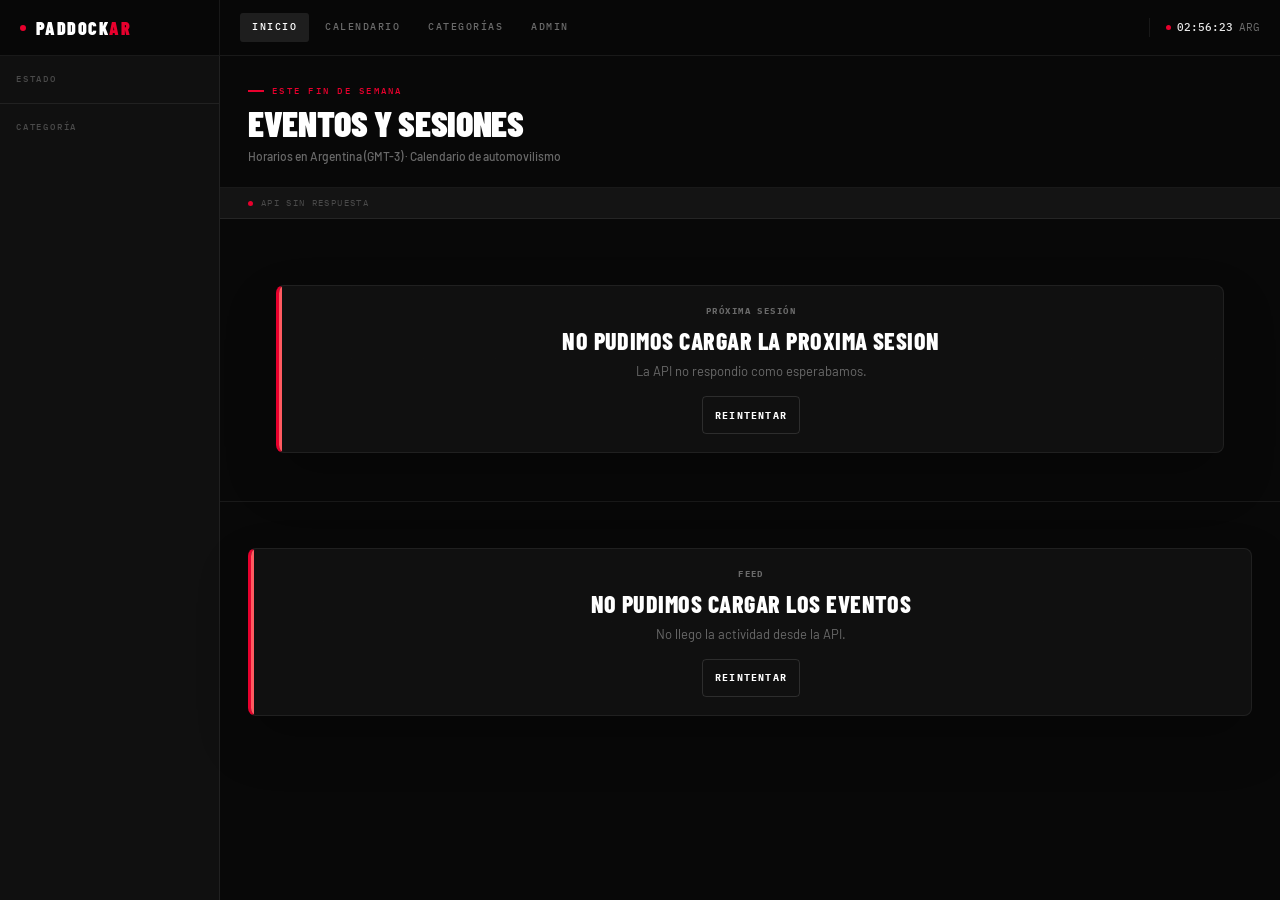
==== commit bcd2cb1b: "Update frontend admin UI, calendar/category normalization, and backend seeds" ====
--- a/frontend/index.html
+++ b/frontend/index.html
@@ -42,11 +42,11 @@
         <div class="logo">PADDOCK<span>AR</span></div>
       </a>
     </div>
-    <div class="topbar-center" aria-label="Navegaci&oacute;n principal">
+    <div class="topbar-center" aria-label="Navegación principal">
       <a class="nav-link active" href="index.html">Inicio</a>
       <a class="nav-link" href="calendar.html">Calendario</a>
-      <a class="nav-link" href="categories.html">Categor&iacute;as</a>
-      <a class="nav-link" href="admin/index.html">Admin</a>
+      <a class="nav-link" href="index.html#categories">Categorías</a>
+      <a class="nav-link" href="admin/events.html">Admin</a>
     </div>
     <div class="topbar-right">
       <div class="clock">
@@ -64,8 +64,8 @@
         <div id="statusFilters"></div>
       </div>
 
-      <div class="sidebar-section">
-        <div class="sidebar-label">Categor&iacute;a</div>
+      <div id="categories" class="sidebar-section">
+        <div class="sidebar-label">Categoría</div>
         <div id="categoryFilters"></div>
       </div>
     </aside>
@@ -75,7 +75,7 @@
         <div class="main-header-left">
           <div class="main-eyebrow" id="weekendEyebrow">Este fin de semana</div>
           <h1 class="main-title">Eventos y sesiones</h1>
-          <div class="main-sub">Horarios en Argentina (GMT-3) &middot; Calendario de automovilismo</div>
+          <div class="main-sub">Horarios en Argentina (GMT-3) · Calendario de automovilismo</div>
         </div>
         <div class="main-header-right" id="mainStats" aria-label="Resumen de agenda"></div>
       </header>
--- a/frontend/assets/css/base.css
+++ b/frontend/assets/css/base.css
@@ -3,7 +3,7 @@
 :root {
   --font-ui: "Inter", "Segoe UI", Arial, sans-serif;
   --font-display: "Barlow Condensed", "Arial Narrow", sans-serif;
-  --font-mono: "Roboto Mono", Consolas, "SFMono-Regular", monospace;
+  --font-mono: "Monaco", "Roboto Mono", Consolas, "SFMono-Regular", monospace;
 
   /* Dark high contrast — semantic tokens */
   --bg-main: #020203;
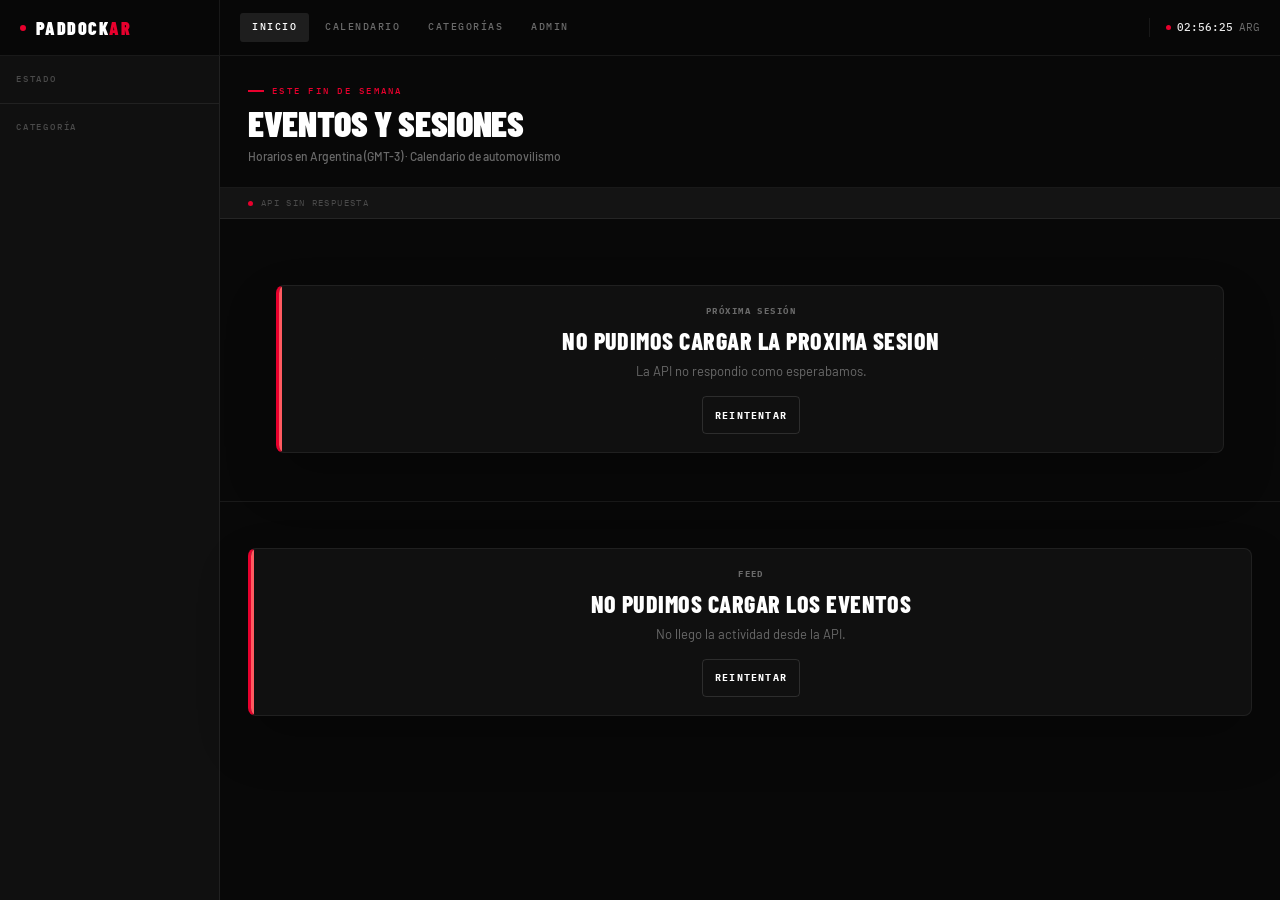
==== commit 83b772e3: "Merge remote-tracking branch 'origin/main'" ====
--- a/frontend/index.html
+++ b/frontend/index.html
@@ -1,6 +1,15 @@
 <!DOCTYPE html>
 <html lang="es">
 <head>
+  <!-- Google Tag Manager -->
+  <script>
+    (function(w,d,s,l,i){w[l]=w[l]||[];w[l].push({'gtm.start':
+    new Date().getTime(),event:'gtm.js'});var f=d.getElementsByTagName(s)[0],
+    j=d.createElement(s),dl=l!='dataLayer'?'&l='+l:'';j.async=true;j.src=
+    'https://www.googletagmanager.com/gtm.js?id='+i+dl;f.parentNode.insertBefore(j,f);
+    })(window,document,'script','dataLayer','GTM-TTHJ7Z4B');
+  </script>
+  <!-- End Google Tag Manager -->
   <meta charset="UTF-8" />
   <meta name="viewport" content="width=device-width, initial-scale=1.0" />
   <!-- Google Tag Manager -->
@@ -19,6 +28,12 @@
   <meta property="og:description" content="Agenda compacta de automovilismo con horarios, carreras y actividad del fin de semana en Argentina." />
   <meta property="og:type" content="website" />
   <meta property="og:url" content="https://paddockar.com.ar/" />
+  <meta property="og:site_name" content="PaddockAR" />
+  <meta property="og:image" content="https://paddockar.com.ar/assets/img/og-paddockar.png" />
+  <meta name="twitter:card" content="summary_large_image" />
+  <meta name="twitter:title" content="PaddockAR | Horarios de automovilismo en Argentina" />
+  <meta name="twitter:description" content="Agenda de automovilismo con horarios de F1, MotoGP, TC, Turismo Nacional, WEC y más categorías, en hora argentina." />
+  <meta name="twitter:image" content="https://paddockar.com.ar/assets/img/og-paddockar.png" />
   <link rel="canonical" href="https://paddockar.com.ar/" />
   <link rel="icon" href="assets/img/brand/favicon.svg" type="image/svg+xml" />
   <link rel="preconnect" href="https://fonts.googleapis.com" />
@@ -90,6 +105,7 @@
     </main>
   </div>
 
+  <script src="assets/js/analytics.js?v=20260520"></script>
   <script src="assets/vendor/dayjs/dayjs.min.js"></script>
   <script src="assets/vendor/dayjs/plugin-utc.js"></script>
   <script src="assets/vendor/dayjs/plugin-timezone.js"></script>
--- a/frontend/assets/css/base.css
+++ b/frontend/assets/css/base.css
@@ -114,9 +114,15 @@
   font-family: var(--font-display);
   font-size: clamp(34px, 5vw, 64px);
   font-weight: 800;
-  letter-spacing: 0.02em;
+  letter-spacing: 0.012em;
   line-height: 0.92;
   text-transform: uppercase;
+}
+
+h2,
+h3,
+h4 {
+  letter-spacing: 0.01em;
 }
 
 h2,
--- a/frontend/assets/css/index.css
+++ b/frontend/assets/css/index.css
@@ -990,6 +990,28 @@
   .panel-footer {
     padding-right: 16px;
   }
+
+  .event-header {
+    flex-direction: column;
+    align-items: stretch;
+  }
+
+  .event-status-area {
+    width: 100%;
+    justify-content: flex-start;
+  }
+
+  .event-body {
+    padding: 0 16px 16px;
+  }
+
+  .event-group .session-row {
+    grid-template-columns: 72px minmax(0, 1fr);
+  }
+
+  .event-group .session-status {
+    justify-self: start;
+  }
 }
 
 ::-webkit-scrollbar {
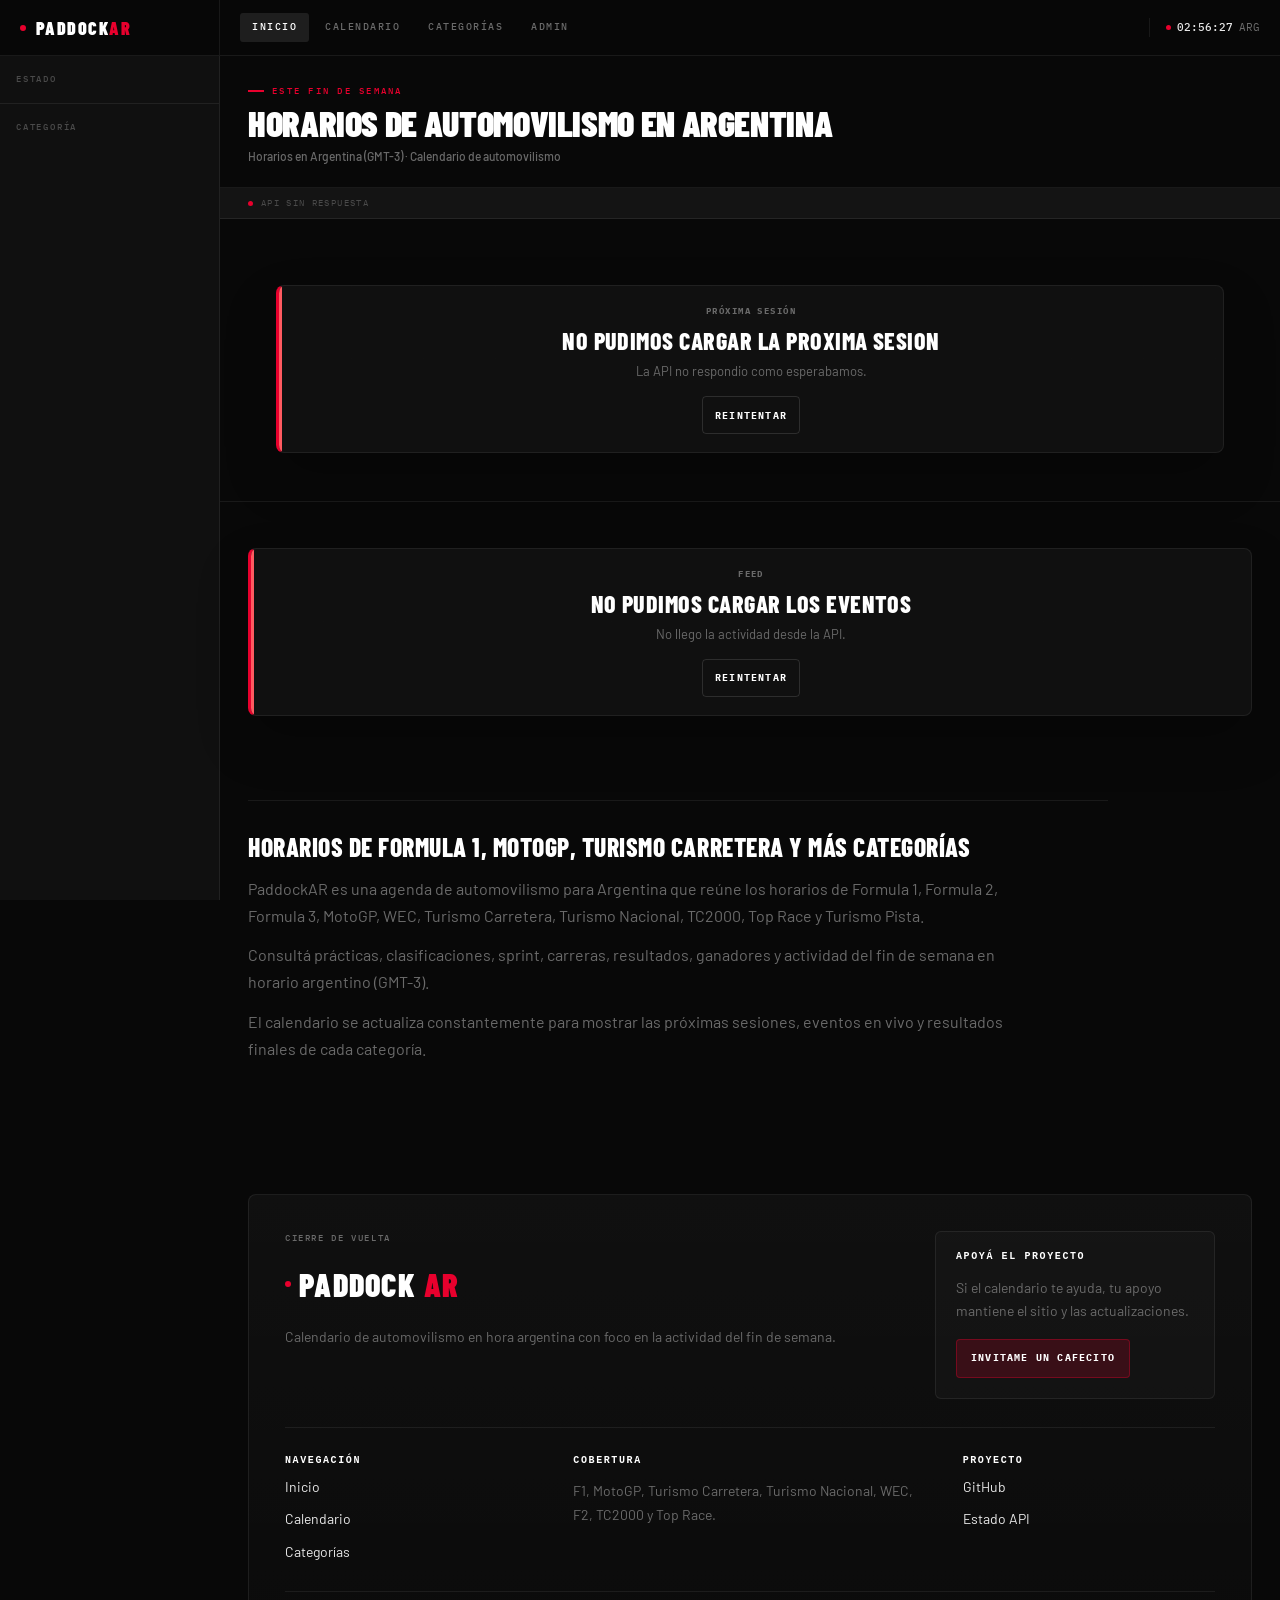
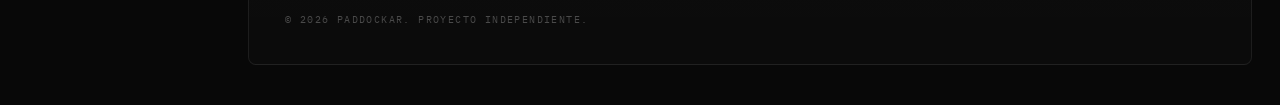
==== commit 8d741577: "Improve SEO and frontend navigation polish" ====
--- a/frontend/index.html
+++ b/frontend/index.html
@@ -10,38 +10,38 @@
     })(window,document,'script','dataLayer','GTM-TTHJ7Z4B');
   </script>
   <!-- End Google Tag Manager -->
+
   <meta charset="UTF-8" />
   <meta name="viewport" content="width=device-width, initial-scale=1.0" />
-  <!-- Google Tag Manager -->
-  <script>
-    (function(w,d,s,l,i){w[l]=w[l]||[];w[l].push({'gtm.start':
-    new Date().getTime(),event:'gtm.js'});var f=d.getElementsByTagName(s)[0],
-    j=d.createElement(s),dl=l!='dataLayer'?'&l='+l:'';j.async=true;j.src=
-    'https://www.googletagmanager.com/gtm.js?id='+i+dl;f.parentNode.insertBefore(j,f);
-    })(window,document,'script','dataLayer','GTM-TTHJ7Z4B');
-  </script>
-  <!-- End Google Tag Manager -->
-  <title>PaddockAR | Agenda motor</title>
-  <meta name="description" content="Agenda compacta de automovilismo con horarios, carreras y actividad del fin de semana en Argentina." />
+
+  <title>Horarios de F1, MotoGP, TC y Automovilismo en Argentina | PaddockAR</title>
+  <meta name="description" content="Calendario y horarios de Formula 1, Formula 2, Formula 3, MotoGP, WEC, Turismo Carretera, Turismo Nacional y más categorías en horario argentino." />
+  <meta name="robots" content="index,follow" />
   <meta name="theme-color" content="#080808" />
-  <meta property="og:title" content="PaddockAR | Agenda motor" />
-  <meta property="og:description" content="Agenda compacta de automovilismo con horarios, carreras y actividad del fin de semana en Argentina." />
+
+  <meta property="og:title" content="PaddockAR | Horarios de automovilismo en Argentina" />
+  <meta property="og:description" content="Calendario y horarios de F1, MotoGP, WEC, TC, Turismo Nacional, TC2000, Top Race y más categorías en horario argentino." />
   <meta property="og:type" content="website" />
   <meta property="og:url" content="https://paddockar.com.ar/" />
   <meta property="og:site_name" content="PaddockAR" />
   <meta property="og:image" content="https://paddockar.com.ar/assets/img/og-paddockar.png" />
+
   <meta name="twitter:card" content="summary_large_image" />
   <meta name="twitter:title" content="PaddockAR | Horarios de automovilismo en Argentina" />
   <meta name="twitter:description" content="Agenda de automovilismo con horarios de F1, MotoGP, TC, Turismo Nacional, WEC y más categorías, en hora argentina." />
   <meta name="twitter:image" content="https://paddockar.com.ar/assets/img/og-paddockar.png" />
+
   <link rel="canonical" href="https://paddockar.com.ar/" />
   <link rel="icon" href="assets/img/brand/favicon.svg" type="image/svg+xml" />
+
   <link rel="preconnect" href="https://fonts.googleapis.com" />
   <link rel="preconnect" href="https://fonts.gstatic.com" crossorigin />
   <link href="https://fonts.googleapis.com/css2?family=Barlow+Condensed:wght@400;600;700;800;900&family=Barlow:wght@400;500;600&family=IBM+Plex+Mono:wght@400;500&display=swap" rel="stylesheet" />
+
   <link rel="stylesheet" href="assets/css/base.css?v=20260519" />
-  <link rel="stylesheet" href="assets/css/index.css?v=20260524b" />
+  <link rel="stylesheet" href="assets/css/index.css?v=20260524seo" />
 </head>
+
 <body class="home-index-v2">
   <!-- Google Tag Manager (noscript) -->
   <noscript>
@@ -57,12 +57,14 @@
         <div class="logo">PADDOCK<span>AR</span></div>
       </a>
     </div>
+
     <div class="topbar-center" aria-label="Navegación principal">
       <a class="nav-link active" href="index.html">Inicio</a>
       <a class="nav-link" href="calendar.html">Calendario</a>
       <a class="nav-link" href="index.html#categories">Categorías</a>
       <a class="nav-link" href="admin/events.html">Admin</a>
     </div>
+
     <div class="topbar-right">
       <div class="clock">
         <span class="logo-pulse topbar-pulse"></span>
@@ -89,7 +91,7 @@
       <header class="main-header">
         <div class="main-header-left">
           <div class="main-eyebrow" id="weekendEyebrow">Este fin de semana</div>
-          <h1 class="main-title">Eventos y sesiones</h1>
+          <h1 class="main-title">Horarios de automovilismo en Argentina</h1>
           <div class="main-sub">Horarios en Argentina (GMT-3) · Calendario de automovilismo</div>
         </div>
         <div class="main-header-right" id="mainStats" aria-label="Resumen de agenda"></div>
@@ -102,6 +104,72 @@
 
       <section class="spotlight" id="spotlight" aria-live="polite"></section>
       <section class="event-feed" id="eventFeed" aria-live="polite"></section>
+
+      <section class="seo-section" aria-label="Información sobre horarios de automovilismo">
+        <h2>Horarios de Formula 1, MotoGP, Turismo Carretera y más categorías</h2>
+
+<p>
+PaddockAR es una agenda de automovilismo para Argentina que reúne los horarios
+de Formula 1, Formula 2, Formula 3, MotoGP, WEC, Turismo Carretera,
+Turismo Nacional, TC2000, Top Race y Turismo Pista.
+</p>
+
+<p>
+Consultá prácticas, clasificaciones, sprint, carreras, resultados,
+ganadores y actividad del fin de semana en horario argentino (GMT-3).
+</p>
+
+<p>
+El calendario se actualiza constantemente para mostrar las próximas
+sesiones, eventos en vivo y resultados finales de cada categoría.
+</p>
+      </section>
+      <footer class="home-footer">
+  <div class="home-footer-top">
+    <div>
+      <div class="home-footer-eyebrow">Cierre de vuelta</div>
+      <div class="home-footer-brand">
+        <span class="logo-pulse"></span>
+        PADDOCK<span>AR</span>
+      </div>
+      <p>
+        Calendario de automovilismo en hora argentina con foco en la actividad del fin de semana.
+      </p>
+    </div>
+
+    <div class="home-footer-support">
+      <h3>Apoyá el proyecto</h3>
+      <p>Si el calendario te ayuda, tu apoyo mantiene el sitio y las actualizaciones.</p>
+      <a href="https://cafecito.app/paddockar" target="_blank" rel="noopener">
+        Invitame un cafecito
+      </a>
+    </div>
+  </div>
+
+  <div class="home-footer-links">
+    <div>
+      <h3>Navegación</h3>
+      <a href="index.html">Inicio</a>
+      <a href="calendar.html">Calendario</a>
+      <a href="index.html#categories">Categorías</a>
+    </div>
+
+    <div>
+      <h3>Cobertura</h3>
+      <p>F1, MotoGP, Turismo Carretera, Turismo Nacional, WEC, F2, TC2000 y Top Race.</p>
+    </div>
+
+    <div>
+      <h3>Proyecto</h3>
+      <a href="https://github.com/dr1xo" target="_blank" rel="noopener">GitHub</a>
+      <a href="https://paddockar.com.ar/api/health" target="_blank" rel="noopener">Estado API</a>
+    </div>
+  </div>
+
+  <div class="home-footer-bottom">
+    © 2026 PaddockAR. Proyecto independiente.
+  </div>
+</footer>
     </main>
   </div>
 
@@ -119,4 +187,4 @@
   <script src="assets/js/seo.js?v=20260522"></script>
   <script src="assets/js/index.js?v=20260524c"></script>
 </body>
-</html>
+</html>
--- a/frontend/assets/css/index.css
+++ b/frontend/assets/css/index.css
@@ -875,6 +875,33 @@
   text-transform: uppercase;
 }
 
+.seo-section {
+  max-width: 860px;
+  margin: 56px 28px 0;
+  padding: 32px 0 48px;
+  border-top: 1px solid var(--border);
+  color: var(--muted2);
+}
+
+.seo-section h2 {
+  margin: 0 0 14px;
+  color: #fff;
+  font-family: var(--cond);
+  font-size: clamp(1.5rem, 2vw, 2rem);
+  font-weight: 800;
+  letter-spacing: 0.02em;
+  line-height: 1.1;
+  text-transform: uppercase;
+}
+
+.seo-section p {
+  margin: 0 0 12px;
+  max-width: 780px;
+  color: var(--muted2);
+  font-size: 1rem;
+  line-height: 1.7;
+}
+
 @media (max-width: 980px) {
   .topbar {
     padding-right: 14px;
@@ -1012,6 +1039,11 @@
   .event-group .session-status {
     justify-self: start;
   }
+
+  .seo-section {
+    margin-inline: 16px;
+    padding-bottom: 36px;
+  }
 }
 
 ::-webkit-scrollbar {
@@ -1027,3 +1059,128 @@
   background: var(--s3);
   border-radius: 2px;
 }
+
+.home-footer {
+  margin: 72px 28px 40px;
+  padding: 36px;
+  border: 1px solid var(--border);
+  border-radius: 8px;
+  background: linear-gradient(180deg, rgba(255,255,255,0.035), rgba(255,255,255,0.015));
+}
+
+.home-footer-top {
+  display: grid;
+  grid-template-columns: minmax(0, 1fr) 280px;
+  gap: 36px;
+  padding-bottom: 28px;
+  border-bottom: 1px solid var(--border);
+}
+
+.home-footer-eyebrow {
+  margin-bottom: 12px;
+  color: var(--muted2);
+  font-family: var(--mono);
+  font-size: 9px;
+  font-weight: 500;
+  letter-spacing: 0.18em;
+  text-transform: uppercase;
+}
+
+.home-footer-brand {
+  display: flex;
+  align-items: center;
+  gap: 8px;
+  color: #fff;
+  font-family: var(--cond);
+  font-size: 32px;
+  font-weight: 900;
+  letter-spacing: 0.04em;
+  text-transform: uppercase;
+}
+
+.home-footer-brand span:last-child {
+  color: var(--f1);
+}
+
+.home-footer p {
+  margin: 14px 0 0;
+  max-width: 620px;
+  color: var(--muted2);
+  font-size: 14px;
+  line-height: 1.7;
+}
+
+.home-footer-support {
+  padding: 20px;
+  border: 1px solid var(--border);
+  border-radius: 6px;
+  background: rgba(255,255,255,0.025);
+}
+
+.home-footer h3 {
+  margin: 0 0 10px;
+  color: #fff;
+  font-family: var(--mono);
+  font-size: 10px;
+  font-weight: 600;
+  letter-spacing: 0.16em;
+  text-transform: uppercase;
+}
+
+.home-footer-support a {
+  display: inline-flex;
+  margin-top: 16px;
+  padding: 10px 14px;
+  color: #fff;
+  background: rgba(232, 0, 45, 0.18);
+  border: 1px solid rgba(232, 0, 45, 0.35);
+  border-radius: 4px;
+  font-family: var(--mono);
+  font-size: 10px;
+  font-weight: 700;
+  letter-spacing: 0.12em;
+  text-decoration: none;
+  text-transform: uppercase;
+}
+
+.home-footer-links {
+  display: grid;
+  grid-template-columns: 1fr 1.4fr 1fr;
+  gap: 36px;
+  padding-top: 28px;
+}
+
+.home-footer-links a {
+  display: block;
+  margin-top: 9px;
+  color: var(--text);
+  font-size: 14px;
+  text-decoration: none;
+}
+
+.home-footer-links a:hover {
+  color: #fff;
+}
+
+.home-footer-bottom {
+  margin-top: 28px;
+  padding-top: 20px;
+  border-top: 1px solid var(--border);
+  color: var(--muted);
+  font-family: var(--mono);
+  font-size: 10px;
+  letter-spacing: 0.14em;
+  text-transform: uppercase;
+}
+
+@media (max-width: 720px) {
+  .home-footer {
+    margin: 56px 16px 32px;
+    padding: 24px;
+  }
+
+  .home-footer-top,
+  .home-footer-links {
+    grid-template-columns: 1fr;
+  }
+}
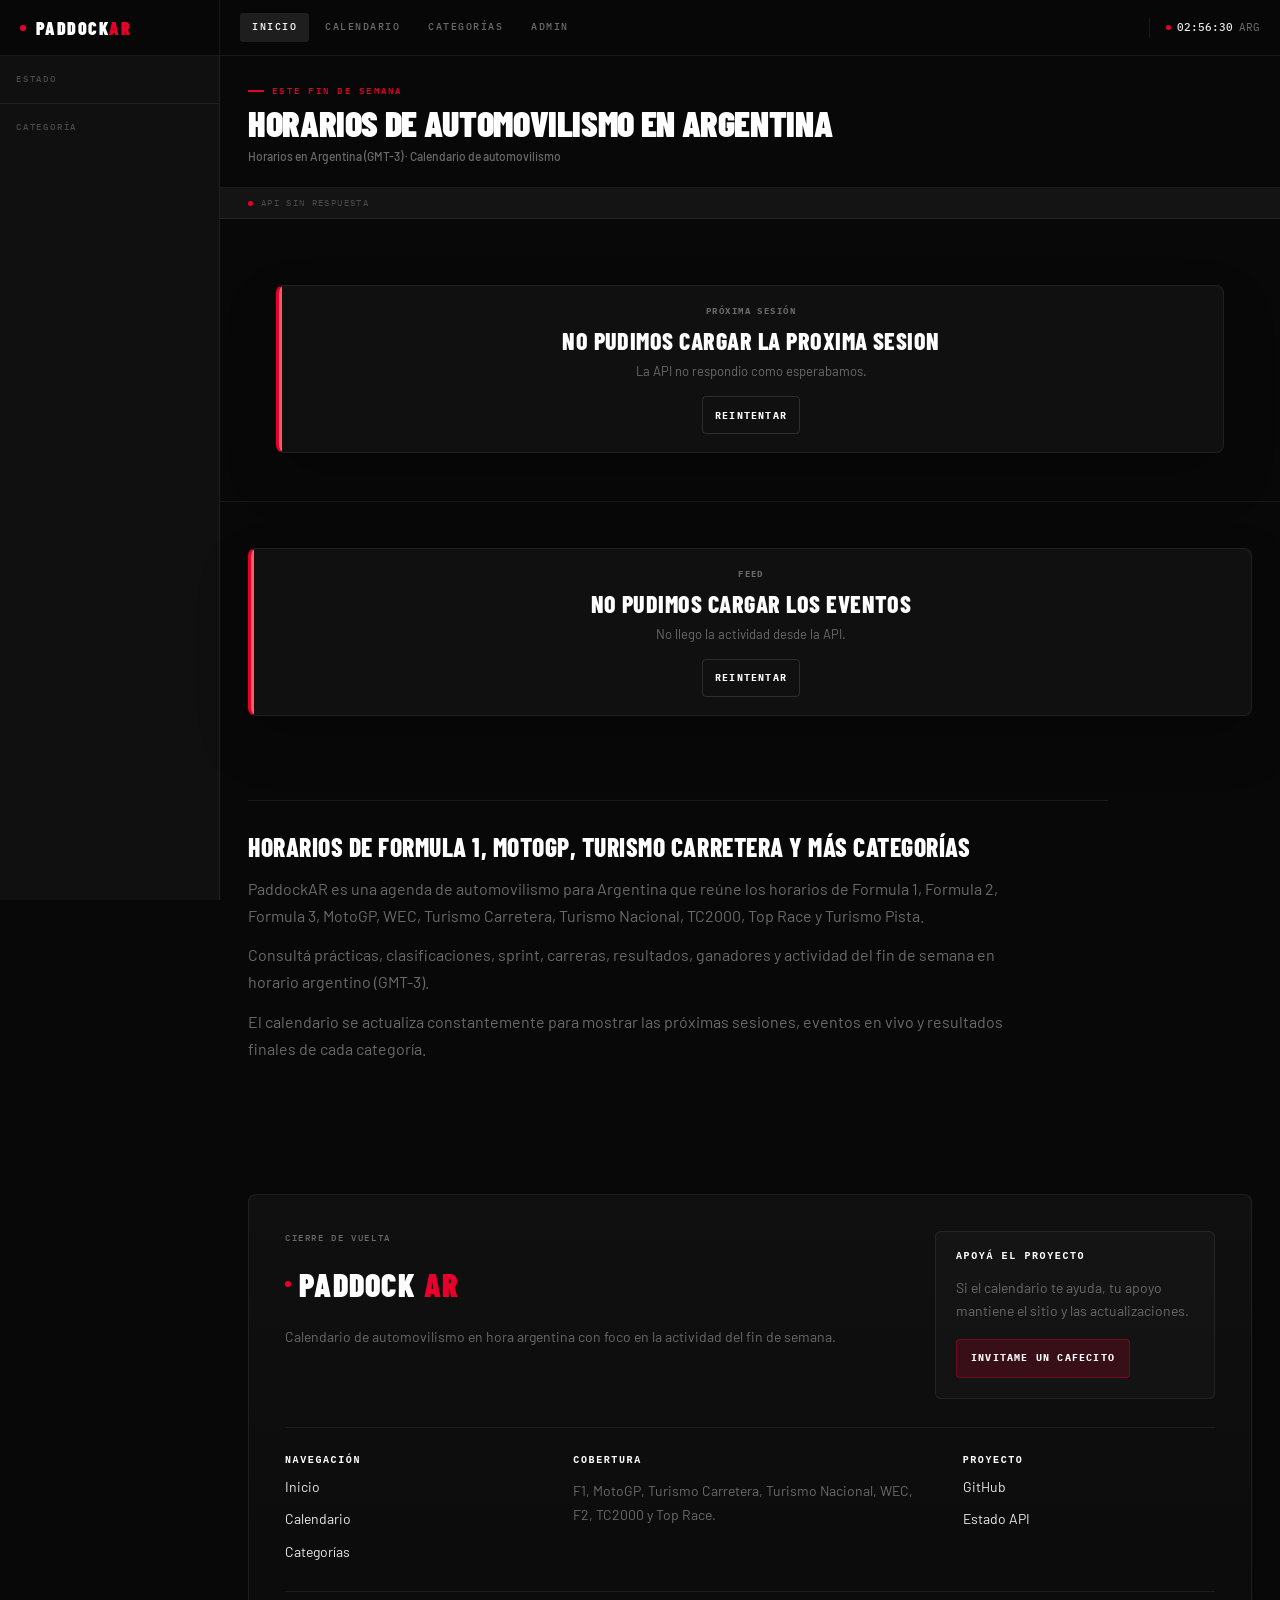
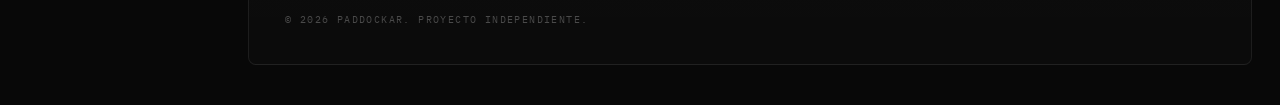
==== commit 86d791eb: "cambios frontend" ====
--- a/frontend/index.html
+++ b/frontend/index.html
@@ -39,14 +39,14 @@
   <link href="https://fonts.googleapis.com/css2?family=Barlow+Condensed:wght@400;600;700;800;900&family=Barlow:wght@400;500;600&family=IBM+Plex+Mono:wght@400;500&display=swap" rel="stylesheet" />
 
   <link rel="stylesheet" href="assets/css/base.css?v=20260519" />
-  <link rel="stylesheet" href="assets/css/index.css?v=20260524seo" />
+  <link rel="stylesheet" href="assets/css/index.css?v=20260627mobile" />
 </head>
 
 <body class="home-index-v2">
   <!-- Google Tag Manager (noscript) -->
   <noscript>
     <iframe src="https://www.googletagmanager.com/ns.html?id=GTM-TTHJ7Z4B"
-    height="0" width="0" style="display:none;visibility:hidden"></iframe>
+      height="0" width="0" style="display:none;visibility:hidden"></iframe>
   </noscript>
   <!-- End Google Tag Manager (noscript) -->
 
@@ -58,12 +58,12 @@
       </a>
     </div>
 
-    <div class="topbar-center" aria-label="Navegación principal">
+    <nav class="topbar-center" aria-label="Navegación principal">
       <a class="nav-link active" href="index.html">Inicio</a>
       <a class="nav-link" href="calendar.html">Calendario</a>
       <a class="nav-link" href="index.html#categories">Categorías</a>
       <a class="nav-link" href="admin/events.html">Admin</a>
-    </div>
+    </nav>
 
     <div class="topbar-right">
       <div class="clock">
@@ -94,6 +94,7 @@
           <h1 class="main-title">Horarios de automovilismo en Argentina</h1>
           <div class="main-sub">Horarios en Argentina (GMT-3) · Calendario de automovilismo</div>
         </div>
+
         <div class="main-header-right" id="mainStats" aria-label="Resumen de agenda"></div>
       </header>
 
@@ -108,68 +109,69 @@
       <section class="seo-section" aria-label="Información sobre horarios de automovilismo">
         <h2>Horarios de Formula 1, MotoGP, Turismo Carretera y más categorías</h2>
 
-<p>
-PaddockAR es una agenda de automovilismo para Argentina que reúne los horarios
-de Formula 1, Formula 2, Formula 3, MotoGP, WEC, Turismo Carretera,
-Turismo Nacional, TC2000, Top Race y Turismo Pista.
-</p>
+        <p>
+          PaddockAR es una agenda de automovilismo para Argentina que reúne los horarios
+          de Formula 1, Formula 2, Formula 3, MotoGP, WEC, Turismo Carretera,
+          Turismo Nacional, TC2000, Top Race y Turismo Pista.
+        </p>
 
-<p>
-Consultá prácticas, clasificaciones, sprint, carreras, resultados,
-ganadores y actividad del fin de semana en horario argentino (GMT-3).
-</p>
+        <p>
+          Consultá prácticas, clasificaciones, sprint, carreras, resultados,
+          ganadores y actividad del fin de semana en horario argentino (GMT-3).
+        </p>
 
-<p>
-El calendario se actualiza constantemente para mostrar las próximas
-sesiones, eventos en vivo y resultados finales de cada categoría.
-</p>
+        <p>
+          El calendario se actualiza constantemente para mostrar las próximas
+          sesiones, eventos en vivo y resultados finales de cada categoría.
+        </p>
       </section>
+
       <footer class="home-footer">
-  <div class="home-footer-top">
-    <div>
-      <div class="home-footer-eyebrow">Cierre de vuelta</div>
-      <div class="home-footer-brand">
-        <span class="logo-pulse"></span>
-        PADDOCK<span>AR</span>
-      </div>
-      <p>
-        Calendario de automovilismo en hora argentina con foco en la actividad del fin de semana.
-      </p>
-    </div>
+        <div class="home-footer-top">
+          <div>
+            <div class="home-footer-eyebrow">Cierre de vuelta</div>
+            <div class="home-footer-brand">
+              <span class="logo-pulse"></span>
+              PADDOCK<span>AR</span>
+            </div>
+            <p>
+              Calendario de automovilismo en hora argentina con foco en la actividad del fin de semana.
+            </p>
+          </div>
 
-    <div class="home-footer-support">
-      <h3>Apoyá el proyecto</h3>
-      <p>Si el calendario te ayuda, tu apoyo mantiene el sitio y las actualizaciones.</p>
-      <a href="https://cafecito.app/paddockar" target="_blank" rel="noopener">
-        Invitame un cafecito
-      </a>
-    </div>
-  </div>
+          <div class="home-footer-support">
+            <h3>Apoyá el proyecto</h3>
+            <p>Si el calendario te ayuda, tu apoyo mantiene el sitio y las actualizaciones.</p>
+            <a href="https://cafecito.app/paddockar" target="_blank" rel="noopener">
+              Invitame un cafecito
+            </a>
+          </div>
+        </div>
 
-  <div class="home-footer-links">
-    <div>
-      <h3>Navegación</h3>
-      <a href="index.html">Inicio</a>
-      <a href="calendar.html">Calendario</a>
-      <a href="index.html#categories">Categorías</a>
-    </div>
+        <div class="home-footer-links">
+          <div>
+            <h3>Navegación</h3>
+            <a href="index.html">Inicio</a>
+            <a href="calendar.html">Calendario</a>
+            <a href="index.html#categories">Categorías</a>
+          </div>
 
-    <div>
-      <h3>Cobertura</h3>
-      <p>F1, MotoGP, Turismo Carretera, Turismo Nacional, WEC, F2, TC2000 y Top Race.</p>
-    </div>
+          <div>
+            <h3>Cobertura</h3>
+            <p>F1, MotoGP, Turismo Carretera, Turismo Nacional, WEC, F2, TC2000 y Top Race.</p>
+          </div>
 
-    <div>
-      <h3>Proyecto</h3>
-      <a href="https://github.com/dr1xo" target="_blank" rel="noopener">GitHub</a>
-      <a href="https://paddockar.com.ar/api/health" target="_blank" rel="noopener">Estado API</a>
-    </div>
-  </div>
+          <div>
+            <h3>Proyecto</h3>
+            <a href="https://github.com/dr1xo" target="_blank" rel="noopener">GitHub</a>
+            <a href="https://api.paddockar.com.ar/api/health" target="_blank" rel="noopener">Estado API</a>
+          </div>
+        </div>
 
-  <div class="home-footer-bottom">
-    © 2026 PaddockAR. Proyecto independiente.
-  </div>
-</footer>
+        <div class="home-footer-bottom">
+          © 2026 PaddockAR. Proyecto independiente.
+        </div>
+      </footer>
     </main>
   </div>
 
--- a/frontend/assets/css/index.css
+++ b/frontend/assets/css/index.css
@@ -917,16 +917,12 @@
   }
 
   .sidebar {
-    position: relative;
-    top: 0;
+    display: none !important;
+  }
+
+  .main {
     width: 100%;
-    height: auto;
-    border-right: 0;
-    border-bottom: 1px solid var(--border);
-  }
-
-  .sidebar-section:last-child {
-    border-bottom: 1px solid var(--border);
+    min-width: 0;
   }
 
   .main-header {
